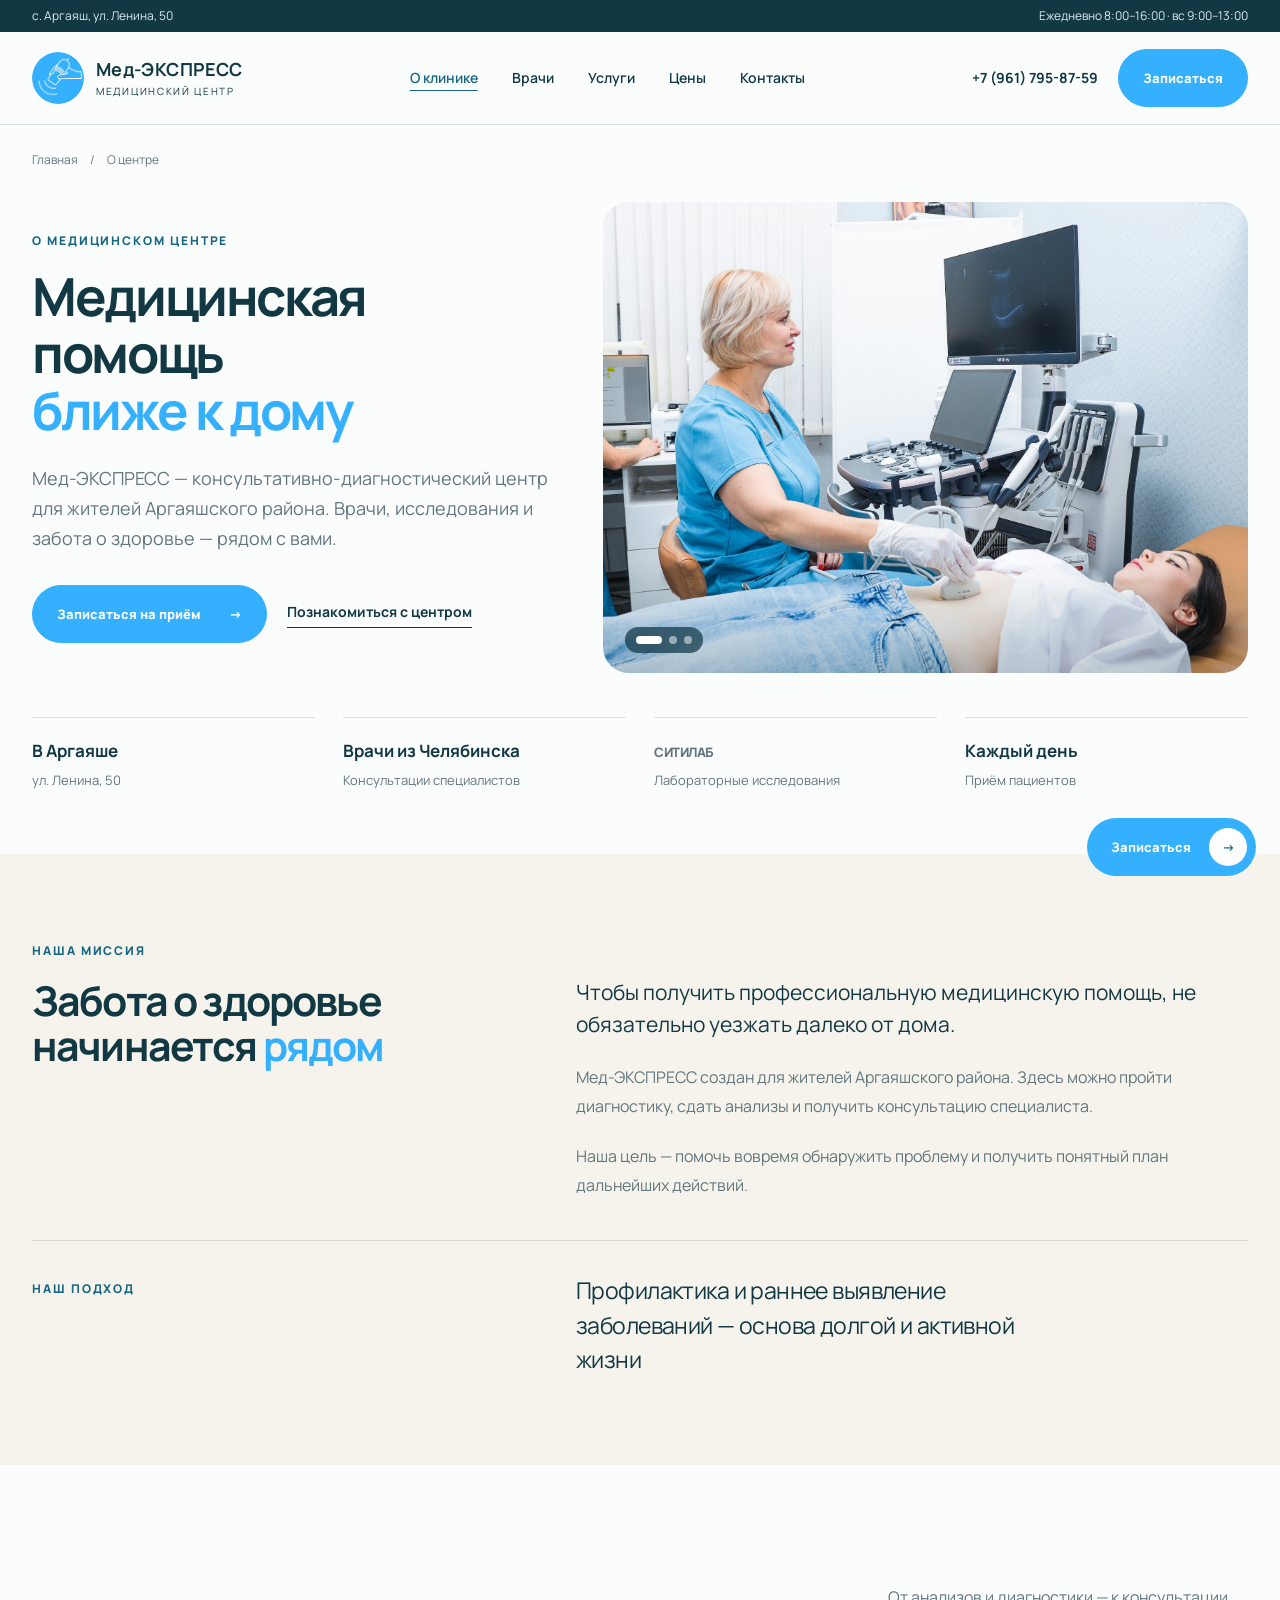
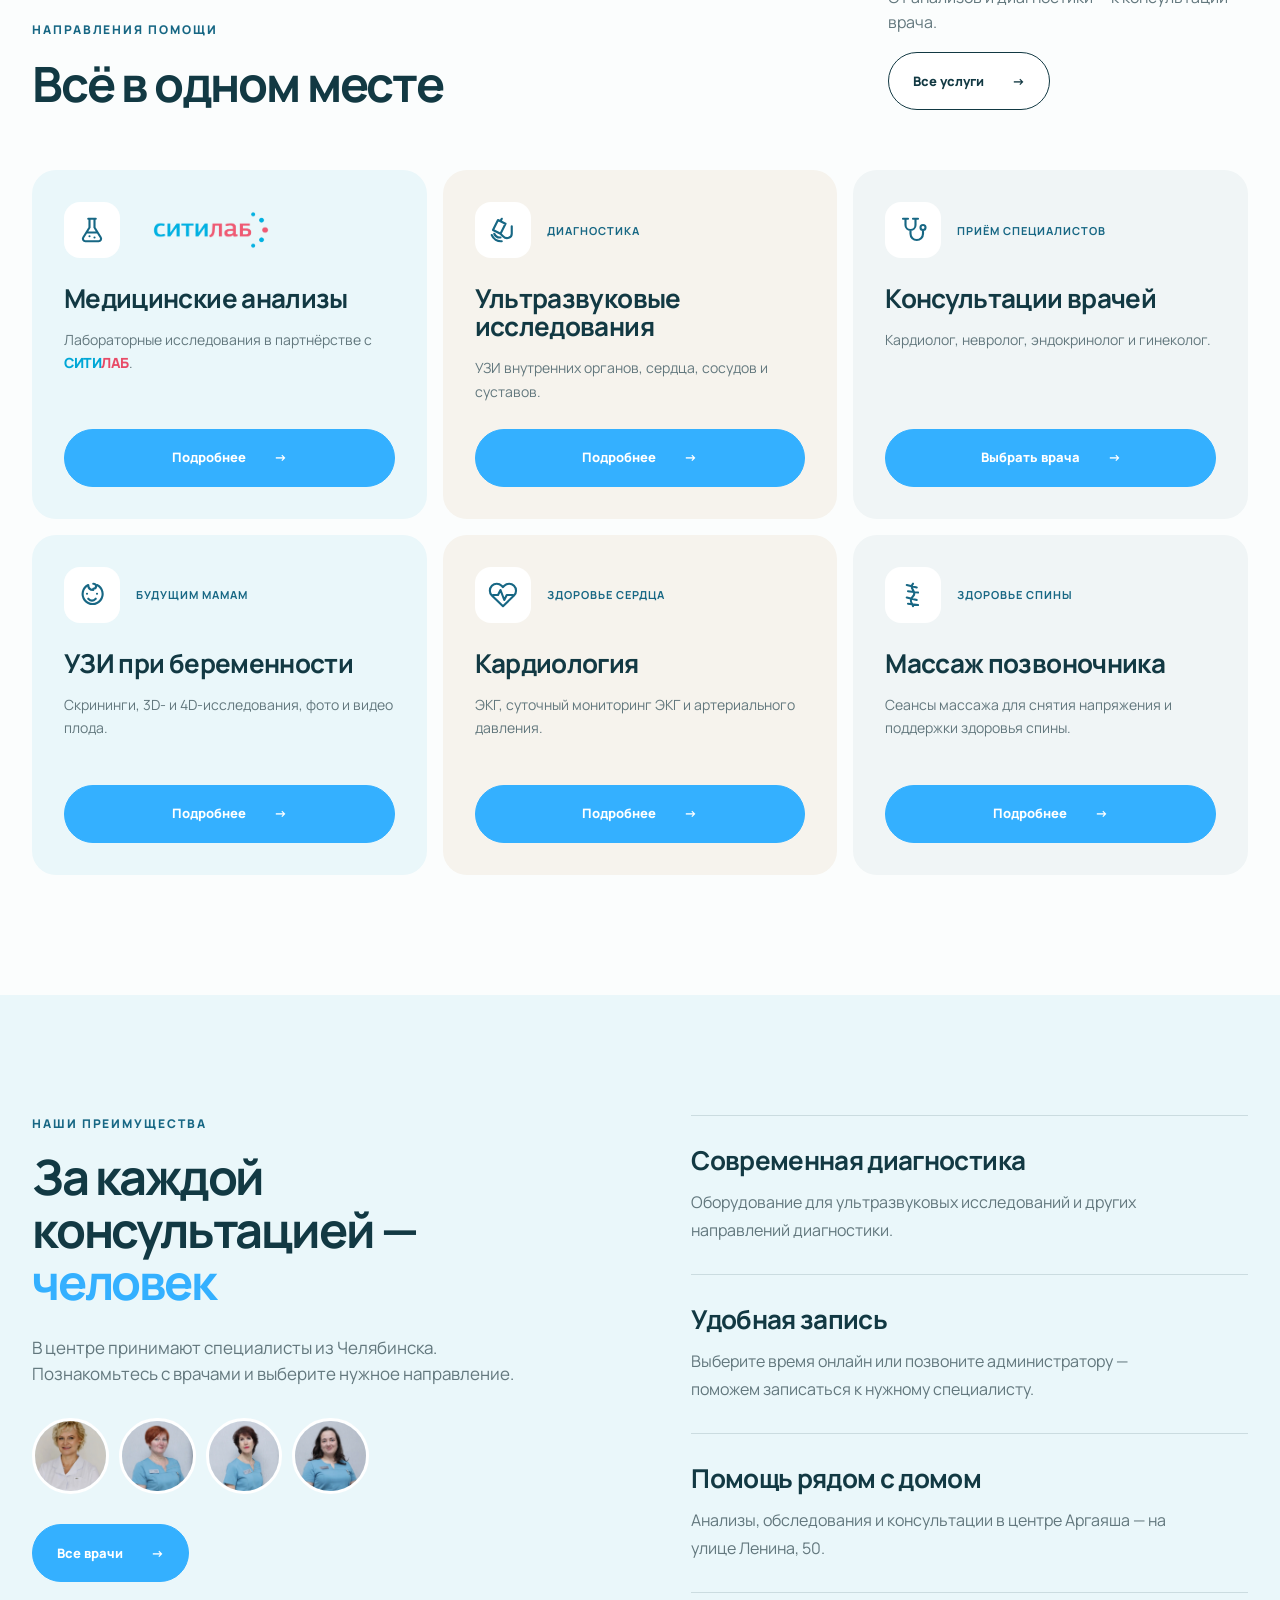
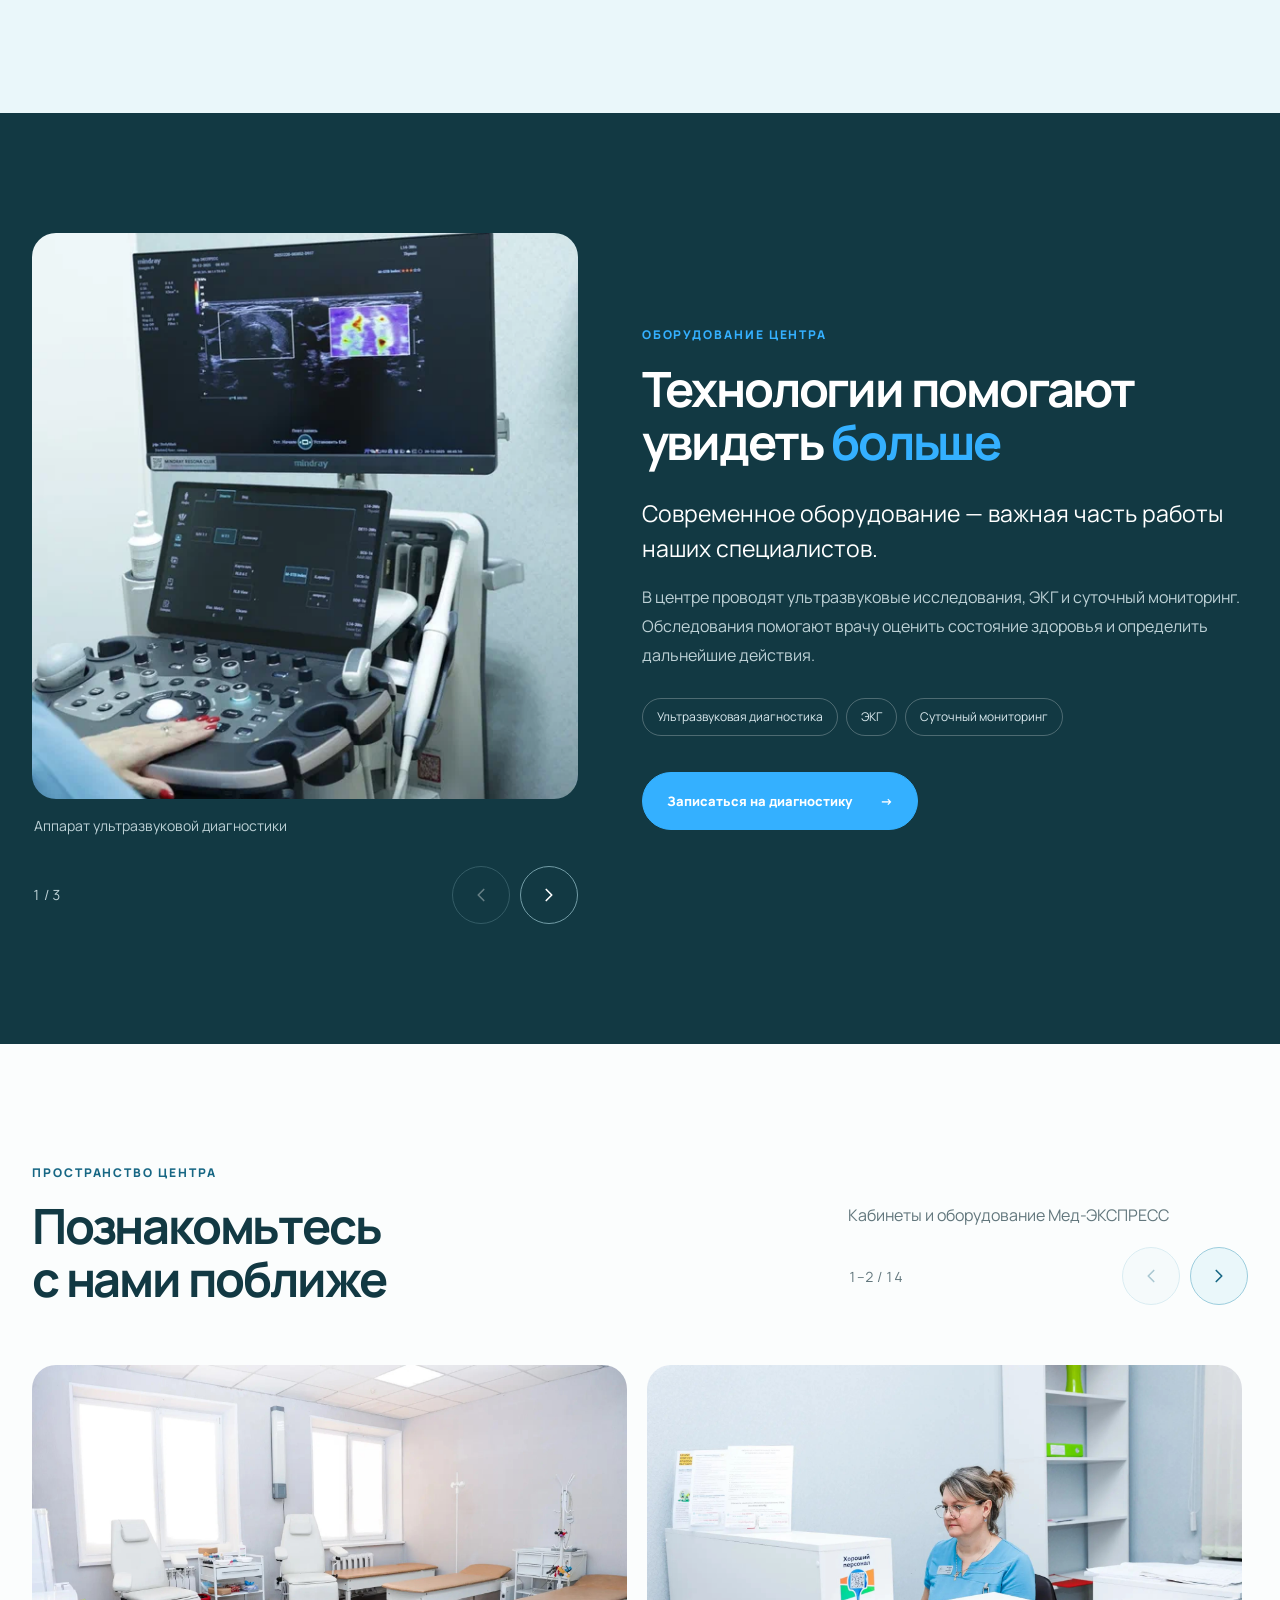
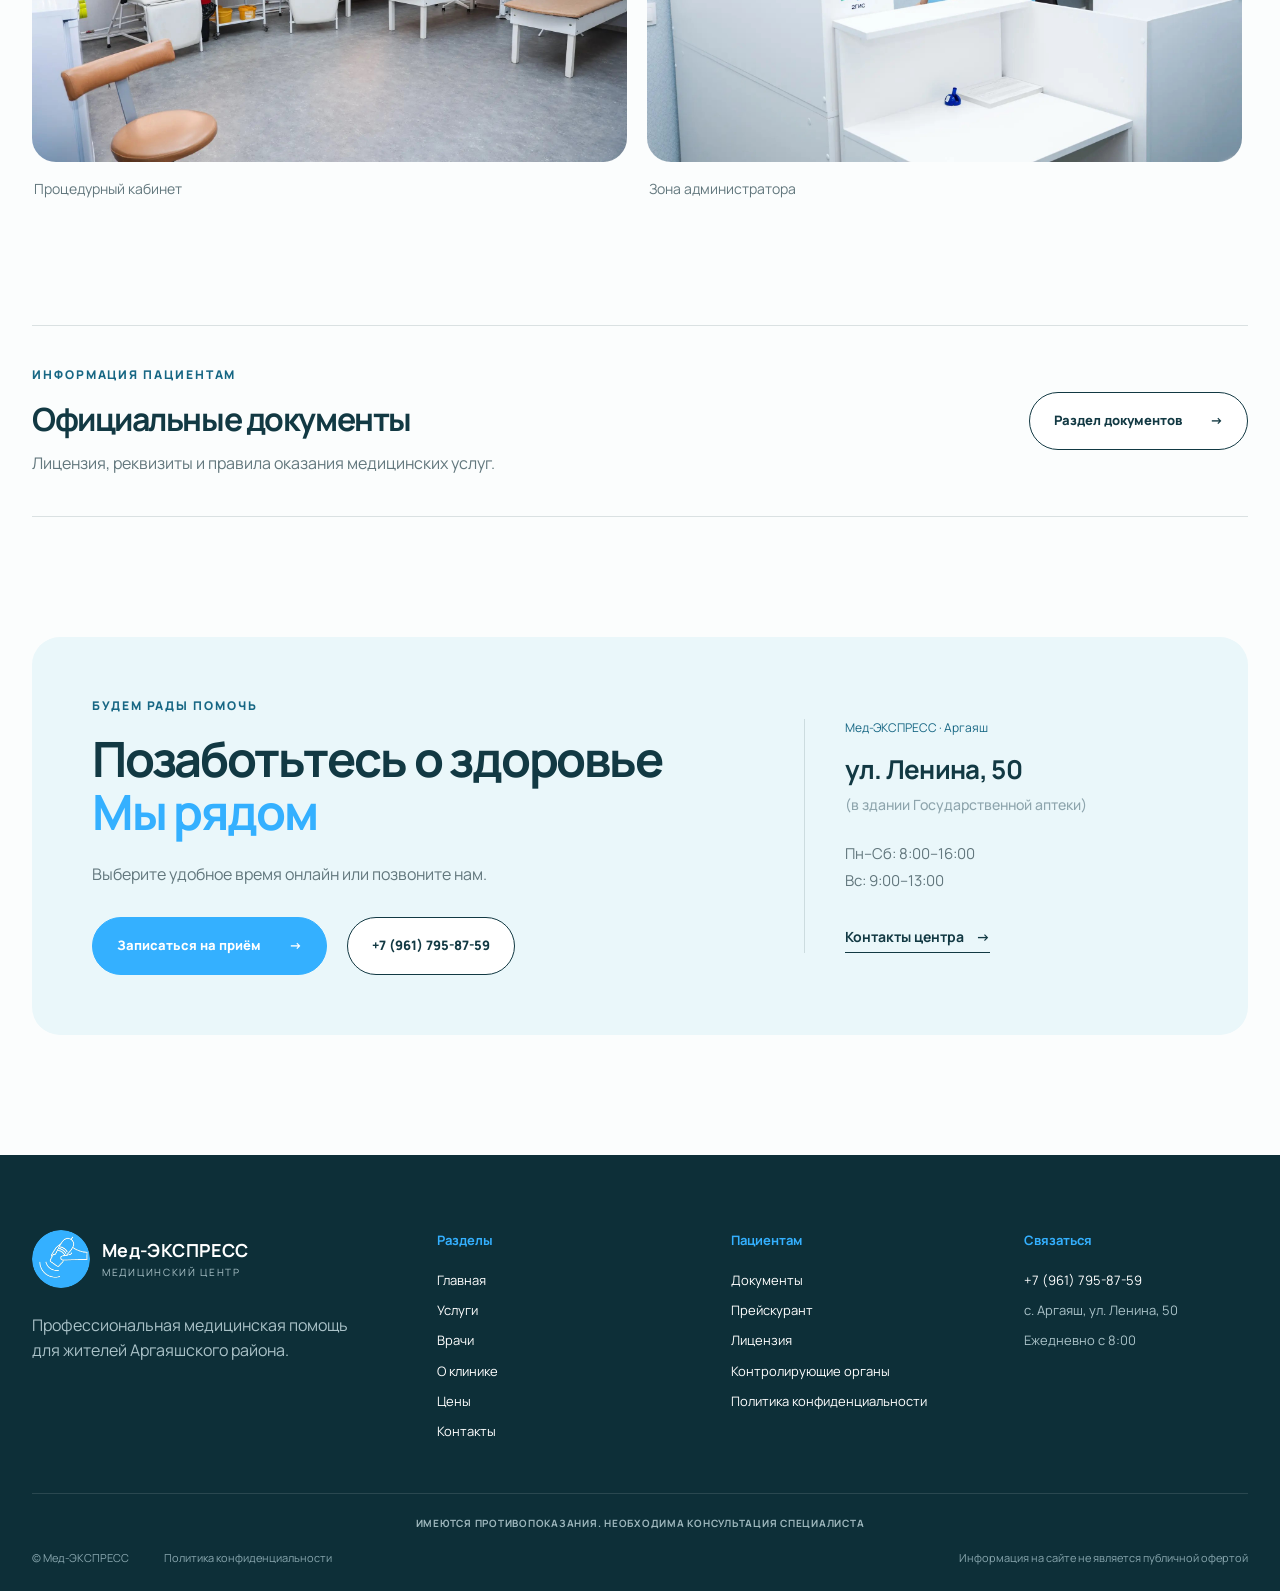
==== about.html @ a69f2f28 "Keep CITILAB wordmark uppercase" ====
<!doctype html>
<html lang="ru">
<head>
  <meta charset="utf-8">
  <meta name="viewport" content="width=device-width, initial-scale=1">
  <meta name="description" content="О медицинском центре Мед-ЭКСПРЕСС в Аргаяше: наша команда, направления помощи, оборудование и кабинеты.">
  <title>О центре — Мед-ЭКСПРЕСС</title>
  <link rel="preconnect" href="https://fonts.googleapis.com">
  <link rel="preconnect" href="https://fonts.gstatic.com" crossorigin>
  <link href="https://fonts.googleapis.com/css2?family=Manrope:wght@400;500;600;700;800&display=swap" rel="stylesheet">
  <link rel="stylesheet" href="home-design.css?v=20260911-footer-navigation">
  <link rel="stylesheet" href="about-design.css?v=20260911-natural-gallery-ratios">
</head>
<body class="about-page">
  <header class="site-header" id="top">
    <div class="header-note"><div class="shell"><span>с. Аргаяш, ул. Ленина, 50</span><span>Ежедневно 8:00–16:00 · вс 9:00–13:00</span></div></div>
    <div class="shell header-main">
      <a class="brand" href="index.html" aria-label="Мед-ЭКСПРЕСС, главная"><img src="assets/medexpress-mark-blue.png" alt=""><span><strong>Мед-ЭКСПРЕСС</strong><small>медицинский центр</small></span></a>
      <button class="menu-button" type="button" aria-expanded="false">Меню</button>
      <nav class="navigation" aria-label="Основная навигация"><a href="about.html" aria-current="page">О клинике</a><a href="doctors.html">Врачи</a><a href="services.html">Услуги</a><a href="prices.html">Цены</a><a href="contacts.html">Контакты</a></nav>
      <div class="header-actions"><a class="phone" href="tel:+79617958759">+7 (961) 795-87-59</a><a class="btn btn--small" href="https://m.vk.ru/app53642491_-203789798?ref=group_menu" target="_blank" rel="noopener">Записаться</a></div>
    </div>
  </header>
  <main id="main">
    <section class="clinic-intro shell">
      <nav class="clinic-breadcrumbs" aria-label="Хлебные крошки"><a href="index.html">Главная</a><span aria-hidden="true">/</span><span aria-current="page">О центре</span></nav>
      <div class="clinic-intro__grid">
        <div class="clinic-intro__copy">
          <span class="eyebrow">О медицинском центре</span>
          <h1>Медицинская помощь <em>ближе к дому</em></h1>
          <p>Мед-ЭКСПРЕСС — консультативно-диагностический центр для жителей Аргаяшского района. Врачи, исследования и забота о здоровье — рядом с вами.</p>
          <div class="clinic-actions"><a class="btn" href="https://m.vk.ru/app53642491_-203789798?ref=group_menu" target="_blank" rel="noopener">Записаться на приём <span aria-hidden="true">→</span></a><a class="text-link" href="#mission">Познакомиться с центром</a></div>
        </div>
        <figure class="clinic-intro__photo" data-intro-gallery aria-label="Медицинский центр Мед-ЭКСПРЕСС">
          <div class="clinic-intro__slides">
            <img class="is-active" data-intro-slide src="assets/about-intro-1.jpg" alt="Врач Мед-ЭКСПРЕСС проводит ультразвуковое исследование" width="1869" height="1312" fetchpriority="high">
            <img data-intro-slide src="assets/about-intro-2.jpg" alt="Команда медицинского центра Мед-ЭКСПРЕСС" width="1916" height="1312" loading="lazy">
            <img data-intro-slide src="assets/about-intro-3.jpg" alt="Специалисты медицинского центра Мед-ЭКСПРЕСС" width="1920" height="1280" loading="lazy">
          </div>
          <div class="clinic-intro__dots" data-intro-dots aria-label="Выбрать фотографию"><button class="is-active" type="button" aria-label="Фотография 1" aria-current="true"></button><button type="button" aria-label="Фотография 2" aria-current="false"></button><button type="button" aria-label="Фотография 3" aria-current="false"></button></div>
        </figure>
      </div>
      <div class="clinic-facts">
        <div><strong>В Аргаяше</strong><span>ул. Ленина, 50</span></div>
        <div><strong>Врачи из Челябинска</strong><span>Консультации специалистов</span></div>
        <div><strong>СИТИЛАБ</strong><span>Лабораторные исследования</span></div>
        <div><strong>Каждый день</strong><span>Приём пациентов</span></div>
      </div>
    </section>

    <section class="section clinic-mission" id="mission">
      <div class="shell">
        <div class="clinic-split">
          <div><span class="eyebrow">Наша миссия</span><h2>Забота о здоровье начинается <em>рядом</em></h2></div>
          <div class="clinic-copy"><p class="clinic-lead">Чтобы получить профессиональную медицинскую помощь, не обязательно уезжать далеко от дома.</p><p>Мед-ЭКСПРЕСС создан для жителей Аргаяшского района. Здесь можно пройти диагностику, сдать анализы и получить консультацию специалиста.</p><p>Наша цель — помочь вовремя обнаружить проблему и получить понятный план дальнейших действий.</p></div>
        </div>
        <div class="clinic-principle"><span class="eyebrow">Наш подход</span><p>Профилактика и раннее выявление заболеваний — основа долгой и активной жизни</p></div>
      </div>
    </section>

    <section class="section shell">
      <div class="section-title"><div><span class="eyebrow">Направления помощи</span><h2>Всё в одном месте</h2></div><div><p>От анализов и диагностики — к консультации врача.</p><a class="btn btn--outline" href="services.html">Все услуги <span aria-hidden="true">→</span></a></div></div>
      <div class="clinic-directions">
        <article class="clinic-direction clinic-direction--lab"><div class="clinic-direction__top"><span class="clinic-direction__icon" aria-hidden="true"><svg viewBox="0 0 24 24" fill="none" stroke="currentColor" stroke-width="1.7" stroke-linecap="round" stroke-linejoin="round"><path d="M9 3h6M10 3v7l-5 8a2 2 0 0 0 1.7 3h10.6a2 2 0 0 0 1.7-3l-5-8V3M8 14h8"/><path d="M10 17h.01M14 18h.01"/></svg></span><div class="clinic-lab-mark"><img src="assets/citilab-transparent.png" alt="СИТИЛАБ" loading="lazy"></div></div><h3>Медицинские анализы</h3><p>Лабораторные исследования в партнёрстве с СИТИЛАБ.</p><a class="btn" href="services/service.html?name=Медицинские%20анализы">Подробнее <span aria-hidden="true">→</span></a></article>
        <article class="clinic-direction"><div class="clinic-direction__top"><span class="clinic-direction__icon" aria-hidden="true"><svg viewBox="0 0 24 24" fill="none" stroke="currentColor" stroke-width="1.7" stroke-linecap="round" stroke-linejoin="round"><path d="m8 4 6 3-4 8-6-3zM10 5l1-2M10 15l2 2c3 3 7 1 7-2V9"/><path d="M3 16a8 8 0 0 0 8 5M5 15a5 5 0 0 0 5 3"/></svg></span><span class="clinic-direction__category">Диагностика</span></div><h3>Ультразвуковые исследования</h3><p>УЗИ внутренних органов, сердца, сосудов и суставов.</p><a class="btn" href="services/general-ultrasound.html">Подробнее <span aria-hidden="true">→</span></a></article>
        <article class="clinic-direction"><div class="clinic-direction__top"><span class="clinic-direction__icon" aria-hidden="true"><svg viewBox="0 0 24 24" fill="none" stroke="currentColor" stroke-width="1.7" stroke-linecap="round" stroke-linejoin="round"><path d="M6 3v5a4 4 0 0 0 8 0V3M4 3h4M12 3h4M10 12v3a5 5 0 0 0 10 0v-2"/><circle cx="20" cy="10" r="2"/></svg></span><span class="clinic-direction__category">Приём специалистов</span></div><h3>Консультации врачей</h3><p>Кардиолог, невролог, эндокринолог и гинеколог.</p><a class="btn" href="doctors.html">Выбрать врача <span aria-hidden="true">→</span></a></article>
        <article class="clinic-direction"><div class="clinic-direction__top"><span class="clinic-direction__icon" aria-hidden="true"><svg viewBox="0 0 24 24" fill="none" stroke="currentColor" stroke-width="1.7" stroke-linecap="round" stroke-linejoin="round"><path d="M9 4a8 8 0 1 0 7 0M9 4c0 3 2 4 4 4"/><path d="M9 15c2 2 4 2 6 0M8 11h.01M16 11h.01"/><path d="M13 3c3 0 3 4 0 4"/></svg></span><span class="clinic-direction__category">Будущим мамам</span></div><h3>УЗИ при беременности</h3><p>Скрининги, 3D- и 4D-исследования, фото и видео плода.</p><a class="btn" href="services/service.html?name=УЗИ%20при%20беременности">Подробнее <span aria-hidden="true">→</span></a></article>
        <article class="clinic-direction"><div class="clinic-direction__top"><span class="clinic-direction__icon" aria-hidden="true"><svg viewBox="0 0 24 24" fill="none" stroke="currentColor" stroke-width="1.7" stroke-linecap="round" stroke-linejoin="round"><path d="M20.8 4.6a5.5 5.5 0 0 0-7.8 0L12 5.7l-1.1-1.1a5.5 5.5 0 0 0-7.8 7.8L12 21l8.8-8.6a5.5 5.5 0 0 0 0-7.8Z"/><path d="M4 12h4l2-4 3 8 2-4h5"/></svg></span><span class="clinic-direction__category">Здоровье сердца</span></div><h3>Кардиология</h3><p>ЭКГ, суточный мониторинг ЭКГ и артериального давления.</p><a class="btn" href="services/cardiology.html">Подробнее <span aria-hidden="true">→</span></a></article>
        <article class="clinic-direction"><div class="clinic-direction__top"><span class="clinic-direction__icon" aria-hidden="true"><svg viewBox="0 0 24 24" fill="none" stroke="currentColor" stroke-width="1.7" stroke-linecap="round" stroke-linejoin="round"><path d="M12 3c-4 4 4 6 0 10s0 6 0 8M7 4l8 2M8 9l8 1M7 14l8 2M8 19l8 1"/></svg></span><span class="clinic-direction__category">Здоровье спины</span></div><h3>Массаж позвоночника</h3><p>Сеансы массажа для снятия напряжения и поддержки здоровья спины.</p><a class="btn" href="services/spine-massage.html">Подробнее <span aria-hidden="true">→</span></a></article>
      </div>
    </section>

    <section class="section clinic-care">
      <div class="shell clinic-split">
        <div class="clinic-care__team"><span class="eyebrow">Наши преимущества</span><h2>За каждой консультацией — <em>человек</em></h2><p>В центре принимают специалисты из Челябинска. Познакомьтесь с врачами и выберите нужное направление.</p><div class="clinic-portraits"><img src="assets/doctor-orekhova.jpg" alt="Екатерина Орехова" loading="lazy"><img src="assets/doctor-myzhevskikh.png" alt="Екатерина Мыжевских" loading="lazy"><img src="assets/doctor-denisova.png" alt="Елена Денисова" loading="lazy"><img src="assets/doctor-nazmutdinova.png" alt="Лилия Назмутдинова" loading="lazy"></div><a class="btn" href="doctors.html">Все врачи <span aria-hidden="true">→</span></a></div>
        <div class="clinic-values">
          <article><h3>Современная диагностика</h3><p>Оборудование для ультразвуковых исследований и других направлений диагностики.</p></article>
          <article><h3>Удобная запись</h3><p>Выберите время онлайн или позвоните администратору — поможем записаться к нужному специалисту.</p></article>
          <article><h3>Помощь рядом с домом</h3><p>Анализы, обследования и консультации в центре Аргаяша — на улице Ленина, 50.</p></article>
        </div>
      </div>
    </section>

    <section class="section clinic-equipment" id="equipment">
      <div class="shell clinic-equipment__grid">
        <div class="clinic-media-slider clinic-media-slider--equipment" data-clinic-gallery role="region" aria-roledescription="карусель" aria-label="Оборудование центра">
          <div class="clinic-gallery-track" id="equipment-track" data-gallery-track tabindex="0" aria-label="Фотографии оборудования">
            <figure data-gallery-slide role="group" aria-roledescription="слайд" aria-label="1 из 3"><img src="assets/equipment-gallery-2.png" alt="Аппарат ультразвуковой диагностики" width="578" height="732" loading="lazy"><figcaption>Аппарат ультразвуковой диагностики</figcaption></figure>
            <figure data-gallery-slide role="group" aria-roledescription="слайд" aria-label="2 из 3"><img src="assets/equipment-gallery-3.png" alt="Кольпоскоп" width="578" height="732" loading="lazy"><figcaption>Кольпоскоп</figcaption></figure>
            <figure data-gallery-slide role="group" aria-roledescription="слайд" aria-label="3 из 3"><img src="assets/equipment-gallery-1.png" alt="Оборудование гинекологического кабинета" width="578" height="732" loading="lazy"><figcaption>Оборудование гинекологического кабинета</figcaption></figure>
          </div>
          <div class="clinic-gallery-nav" data-gallery-controls hidden><span class="clinic-gallery-count" data-gallery-count aria-live="polite" aria-atomic="true">1 / 3</span><div class="clinic-gallery-arrows"><button type="button" data-gallery-prev aria-label="Предыдущее фото" aria-controls="equipment-track" disabled><svg viewBox="0 0 24 24" aria-hidden="true"><path d="M15 18l-6-6 6-6"/></svg></button><button type="button" data-gallery-next aria-label="Следующее фото" aria-controls="equipment-track"><svg viewBox="0 0 24 24" aria-hidden="true"><path d="M9 6l6 6-6 6"/></svg></button></div></div>
        </div>
        <div><span class="eyebrow">Оборудование центра</span><h2>Технологии помогают<br>увидеть <em>больше</em></h2><p class="clinic-lead">Современное оборудование — важная часть работы наших специалистов.</p><p>В центре проводят ультразвуковые исследования, ЭКГ и суточный мониторинг. Обследования помогают врачу оценить состояние здоровья и определить дальнейшие действия.</p><div class="clinic-equipment__tags"><span>Ультразвуковая диагностика</span><span>ЭКГ</span><span>Суточный мониторинг</span></div><a class="btn" href="https://m.vk.ru/app53642491_-203789798?ref=group_menu" target="_blank" rel="noopener">Записаться на диагностику <span aria-hidden="true">→</span></a></div>
      </div>
    </section>

    <section class="section shell" id="gallery" data-clinic-gallery aria-label="Пространство центра">
      <div class="section-title clinic-gallery-heading"><div><span class="eyebrow">Пространство центра</span><h2>Познакомьтесь<br>с нами поближе</h2></div><div class="clinic-gallery-heading-actions"><p>Кабинеты и оборудование Мед-ЭКСПРЕСС</p><div class="clinic-gallery-nav" data-gallery-controls hidden><span class="clinic-gallery-count" data-gallery-count aria-live="polite" aria-atomic="true">1 / 14</span><div class="clinic-gallery-arrows"><button type="button" data-gallery-prev aria-label="Предыдущее фото" aria-controls="rooms-track" disabled><svg viewBox="0 0 24 24" aria-hidden="true"><path d="M15 18l-6-6 6-6"/></svg></button><button type="button" data-gallery-next aria-label="Следующее фото" aria-controls="rooms-track"><svg viewBox="0 0 24 24" aria-hidden="true"><path d="M9 6l6 6-6 6"/></svg></button></div></div></div></div>
      <div class="clinic-media-slider clinic-media-slider--rooms">
        <div class="clinic-gallery-track" id="rooms-track" data-gallery-track tabindex="0" aria-label="Фотографии кабинетов">
          <figure class="clinic-gallery-slide--landscape" data-gallery-slide role="group" aria-roledescription="слайд" aria-label="1 из 14"><img src="assets/center-procedure-room-wide.jpg" alt="Просторный процедурный кабинет Мед-ЭКСПРЕСС" width="1920" height="1280" loading="lazy" decoding="async"><figcaption>Процедурный кабинет</figcaption></figure>
          <figure class="clinic-gallery-slide--landscape" data-gallery-slide role="group" aria-roledescription="слайд" aria-label="2 из 14"><img src="assets/center-reception-wide.jpg" alt="Стойка администратора Мед-ЭКСПРЕСС" width="1920" height="1280" loading="lazy" decoding="async"><figcaption>Зона администратора</figcaption></figure>
          <figure class="clinic-gallery-slide--portrait" data-gallery-slide role="group" aria-roledescription="слайд" aria-label="3 из 14"><img src="assets/center-procedure-door-portrait.jpg" alt="Вход в процедурный кабинет Мед-ЭКСПРЕСС" width="1440" height="1920" loading="lazy" decoding="async"><figcaption>Вход в процедурный кабинет</figcaption></figure>
          <figure class="clinic-gallery-slide--landscape clinic-gallery-slide--landscape-narrow" data-gallery-slide role="group" aria-roledescription="слайд" aria-label="4 из 14"><img src="assets/center-child-area-wide.jpg" alt="Детский уголок в Мед-ЭКСПРЕСС" width="1920" height="1344" loading="lazy" decoding="async"><figcaption>Детский уголок</figcaption></figure>
          <figure class="clinic-gallery-slide--portrait clinic-gallery-slide--portrait-narrow" data-gallery-slide role="group" aria-roledescription="слайд" aria-label="5 из 14"><img src="assets/center-changing-area-portrait.jpg" alt="Детский уголок в Мед-ЭКСПРЕСС" width="1280" height="1920" loading="lazy" decoding="async"><figcaption>Детский уголок</figcaption></figure>
          <figure class="clinic-gallery-slide--landscape" data-gallery-slide role="group" aria-roledescription="слайд" aria-label="6 из 14"><img src="assets/center-gynecology-room-wide.jpg" alt="Гинекологический кабинет Мед-ЭКСПРЕСС" width="1920" height="1280" loading="lazy" decoding="async"><figcaption>Гинекологический кабинет</figcaption></figure>
          <figure class="clinic-gallery-slide--landscape" data-gallery-slide role="group" aria-roledescription="слайд" aria-label="7 из 14"><img src="assets/center-treatment-room-wide.jpg" alt="Оснащение процедурного кабинета Мед-ЭКСПРЕСС" width="1920" height="1280" loading="lazy" decoding="async"><figcaption>Оснащение процедурного кабинета</figcaption></figure>
          <figure class="clinic-gallery-slide--portrait" data-gallery-slide role="group" aria-roledescription="слайд" aria-label="8 из 14"><img src="assets/center-massage-room-portrait.jpg" alt="Массажная кушетка в Мед-ЭКСПРЕСС" width="1440" height="1920" loading="lazy" decoding="async"><figcaption>Массажная кушетка</figcaption></figure>
          <figure class="clinic-gallery-slide--portrait" data-gallery-slide role="group" aria-roledescription="слайд" aria-label="9 из 14"><img src="assets/center-massage-bed-portrait.jpg" alt="Массажная кушетка в Мед-ЭКСПРЕСС" width="1440" height="1920" loading="lazy" decoding="async"><figcaption>Массажная кушетка</figcaption></figure>
          <figure class="clinic-gallery-slide--portrait" data-gallery-slide role="group" aria-roledescription="слайд" aria-label="10 из 14"><img src="assets/center-massage-detail-portrait.jpg" alt="Массажная кушетка в Мед-ЭКСПРЕСС" width="1440" height="1920" loading="lazy" decoding="async"><figcaption>Массажная кушетка</figcaption></figure>
          <figure class="clinic-gallery-slide--landscape" data-gallery-slide role="group" aria-roledescription="слайд" aria-label="11 из 14"><img src="assets/3L2A6094.JPG" alt="Процедурный кабинет медицинского центра Мед-ЭКСПРЕСС" width="5472" height="3648" loading="lazy" decoding="async"><figcaption>Процедурный кабинет</figcaption></figure>
          <figure class="clinic-gallery-slide--landscape" data-gallery-slide role="group" aria-roledescription="слайд" aria-label="12 из 14"><img src="assets/3L2A6079.JPG" alt="Кабинет приёма медицинского центра Мед-ЭКСПРЕСС" width="5472" height="3648" loading="lazy" decoding="async"><figcaption>Кабинет приёма</figcaption></figure>
          <figure class="clinic-gallery-slide--landscape" data-gallery-slide role="group" aria-roledescription="слайд" aria-label="13 из 14"><img src="assets/3L2A6121.JPG" alt="Кабинет ЭКГ медицинского центра Мед-ЭКСПРЕСС" width="5472" height="3648" loading="lazy" decoding="async"><figcaption>Кабинет ЭКГ</figcaption></figure>
          <figure class="clinic-gallery-slide--landscape" data-gallery-slide role="group" aria-roledescription="слайд" aria-label="14 из 14"><img src="assets/3L2A6087.JPG" alt="Детали пространства медицинского центра Мед-ЭКСПРЕСС" width="5472" height="3648" loading="lazy" decoding="async"><figcaption>Детали пространства</figcaption></figure>
        </div>
      </div>
    </section>

    <section class="clinic-documents shell">
      <div><span class="eyebrow">Информация пациентам</span><h2>Официальные документы</h2><p>Лицензия, реквизиты и правила оказания медицинских услуг.</p></div><a class="btn btn--outline" href="documents.html">Раздел документов <span aria-hidden="true">→</span></a>
    </section>

    <section class="section shell">
      <div class="clinic-record">
        <div><span class="eyebrow">Будем рады помочь</span><h2>Позаботьтесь о здоровье<br><em>Мы рядом</em></h2><p>Выберите удобное время онлайн или позвоните нам.</p><div class="clinic-actions"><a class="btn" href="https://m.vk.ru/app53642491_-203789798?ref=group_menu" target="_blank" rel="noopener">Записаться на приём <span aria-hidden="true">→</span></a><a class="btn btn--outline" href="tel:+79617958759">+7 (961) 795-87-59</a></div></div>
        <div class="clinic-record__details"><span>Мед-ЭКСПРЕСС · Аргаяш</span><strong>ул. Ленина, 50</strong><small class="location-note">(в здании Государственной аптеки)</small><p>Пн–Сб: 8:00–16:00<br>Вс: 9:00–13:00</p><a class="text-link" href="contacts.html">Контакты центра <span aria-hidden="true"> →</span></a></div>
      </div>
    </section>
  </main>
  <footer class="site-footer"><div class="shell footer-grid"><div><a class="brand brand--footer" href="index.html"><img src="assets/medexpress-mark-blue.png" alt=""><span><strong>Мед-ЭКСПРЕСС</strong><small>медицинский центр</small></span></a><p>Профессиональная медицинская помощь для жителей Аргаяшского района.</p></div><nav><strong>Разделы</strong><a href="services.html">Услуги</a><a href="doctors.html">Врачи</a><a href="about.html">О клинике</a><a href="prices.html">Цены</a><a href="contacts.html">Контакты</a></nav><nav><strong>Пациентам</strong><a href="documents.html">Документы</a><a href="prices.html">Прейскурант</a><a href="documents/document.html?name=Лицензия">Лицензия</a></nav><div><strong>Связаться</strong><a href="tel:+79617958759">+7 (961) 795-87-59</a><span>с. Аргаяш, ул. Ленина, 50</span><span>Ежедневно с 8:00</span></div></div><div class="shell footer-bottom"><span>© Мед-ЭКСПРЕСС</span><a href="documents/document.html?name=Политика%20конфиденциальности">Политика конфиденциальности</a><span>Информация на сайте не является публичной офертой</span></div></footer>
  <a class="floating-record" href="https://m.vk.ru/app53642491_-203789798?ref=group_menu" target="_blank" rel="noopener"><span>Записаться</span><b aria-hidden="true">→</b></a>
  <script src="about.js?v=20260911-variable-gallery-widths" defer></script>
  <script src="script.js?v=20260911-citilab-uppercase"></script>
</body>
</html>
---- home-design.css ----
:root{--blue:#34B0FF;--blue-dark:#176784;--ink:#123943;--muted:#62777d;--pale:#eaf7fa;--sky:#d9f0f6;--cream:#f6f3ed;--white:#fff;--line:rgba(18,57,67,.14);--radius:26px;--shadow:0 22px 60px rgba(28,91,110,.13)}
*{box-sizing:border-box}html{scroll-behavior:smooth}body{margin:0;color:var(--ink);background:#fbfdfd;font-family:Manrope,sans-serif;font-size:16px;line-height:1.55}a{color:inherit;text-decoration:none}img{display:block;max-width:100%}.shell{width:min(1420px,calc(100% - 64px));margin:0 auto}.site-header{position:relative;z-index:20;background:rgba(251,253,253,.94);border-bottom:1px solid var(--line)}.header-note{background:var(--ink);color:#d9edf2;font-size:12px}.header-note .shell{height:32px;display:flex;justify-content:space-between;align-items:center}.header-main{height:92px;display:grid;grid-template-columns:auto 1fr auto;align-items:center;gap:40px}.brand{display:flex;align-items:center;gap:12px}.brand img{width:52px;height:52px;border-radius:50%}.brand span{display:flex;flex-direction:column}.brand strong{font-size:18px;letter-spacing:.02em}.brand small{font-size:10px;text-transform:uppercase;letter-spacing:.17em}.navigation{display:flex;justify-content:center;gap:34px;font-size:14px;font-weight:600}.navigation a,.phone{transition:.2s}.navigation a:hover,.phone:hover{color:var(--blue-dark)}.header-actions{display:flex;align-items:center;gap:20px}.phone{font-weight:700;font-size:14px}.menu-button{display:none}.btn,.mini-btn{display:inline-flex;align-items:center;justify-content:center;gap:28px;border:0;border-radius:999px;background:var(--ink);color:#fff;font-weight:700;min-height:56px;padding:0 26px;transition:.25s;box-shadow:0 10px 24px rgba(18,57,67,.14)}.btn:hover,.mini-btn:hover{background:var(--blue-dark);transform:translateY(-2px)}.btn--small{min-height:44px;padding:0 20px;font-size:13px}.btn--outline{background:transparent;border:1px solid var(--ink);color:var(--ink);box-shadow:none}.btn--outline:hover{color:#fff}.eyebrow{display:block;color:var(--blue-dark);font-size:12px;font-weight:800;letter-spacing:.16em;text-transform:uppercase;margin-bottom:18px}.text-link{display:inline-flex;align-items:center;border-bottom:1px solid currentColor;padding-bottom:4px;font-weight:700;font-size:14px}
.hero{display:grid;grid-template-columns:.84fr 1.16fr;gap:28px;padding-top:28px;padding-bottom:72px;min-height:740px}.hero-copy{display:flex;flex-direction:column;justify-content:center;padding:52px 6vw 28px 24px}.hero h1{font-size:clamp(50px,5.3vw,82px);line-height:.97;letter-spacing:-.055em;margin:0 0 32px;max-width:760px}.hero h1 em,.about-copy h2 em{font-style:normal;color:var(--blue)}.hero-copy>p{font-size:20px;color:var(--muted);max-width:620px;margin:0 0 34px}.hero-actions{display:flex;align-items:center;gap:28px}.hero-facts{margin-top:62px;display:grid;grid-template-columns:repeat(3,1fr);gap:12px}.hero-facts div{border-top:1px solid var(--line);padding-top:15px;display:flex;flex-direction:column}.hero-facts strong{font-size:14px}.hero-facts span{font-size:11px;color:var(--muted)}.hero-visual{position:relative;min-height:630px;border-radius:0 0 0 72px;overflow:hidden;background:var(--sky)}.hero-slides{position:absolute;inset:0}.hero-slides img{position:absolute;inset:0;width:100%;height:100%;object-fit:cover;object-position:center;opacity:0;transform:scale(1.025);transition:opacity .75s ease,transform 1.4s ease}.hero-slides img.is-active{opacity:1;transform:scale(1)}.hero-slides .hero-slide--team{object-position:center 42%}.hero-visual:after{content:"";position:absolute;z-index:1;inset:0;background:linear-gradient(180deg,transparent 55%,rgba(11,45,56,.25));pointer-events:none}.hero-card{position:absolute;z-index:2;right:24px;bottom:24px;width:285px;background:rgba(255,255,255,.93);backdrop-filter:blur(12px);border-radius:20px;padding:22px;display:flex;flex-direction:column}.hero-card span{font-size:11px;color:var(--muted);text-transform:uppercase;letter-spacing:.1em}.hero-card strong{font-size:17px;margin:3px 0 12px}.hero-card a{color:var(--blue-dark);font-weight:800}.hero-gallery-dots{position:absolute;z-index:3;top:24px;left:24px;display:flex;gap:7px;padding:9px 11px;border-radius:999px;background:rgba(4,42,52,.62);backdrop-filter:blur(8px)}.hero-gallery-dots button{width:9px;height:9px;padding:0;border:0;border-radius:99px;background:rgba(255,255,255,.5);cursor:pointer;transition:width .25s ease,background .25s ease}.hero-gallery-dots button.is-active{width:28px;background:white}.hero-gallery-dots button:focus-visible{outline:3px solid white;outline-offset:3px}.pulse-mark{position:absolute;z-index:2;left:24px;top:24px;width:50px;height:50px;border-radius:50%;display:grid;place-items:center;color:white;background:var(--blue);font-weight:800;border:1px solid rgba(255,255,255,.6)}.reveal{animation:rise .8s cubic-bezier(.2,.7,.2,1) both}.reveal--2{animation-delay:.12s}@keyframes rise{from{opacity:0;transform:translateY(18px)}to{opacity:1;transform:none}}
.partner-band{background:var(--pale);padding:56px 0}.partner-grid{display:grid;grid-template-columns:240px 1fr 1fr;gap:54px;align-items:center}.partner-logo{background:#fff;border-radius:20px;height:140px;display:grid;place-items:center;padding:28px}.partner-logo img{max-width:190px}.partner-copy h2,.section-title h2,.about-copy h2,.diagnostic-grid h2,.contact-copy h2,.reviews-grid h2{font-size:clamp(38px,4vw,64px);line-height:1.05;letter-spacing:-.045em;margin:0}.partner-action p{color:var(--muted);max-width:520px}.partner-action>div{display:flex;align-items:center;gap:22px;margin-top:24px}.partner-action .btn{min-height:48px}.section{padding:120px 0}.section-title{display:grid;grid-template-columns:1.2fr .55fr;gap:70px;align-items:end;margin-bottom:60px}.section-title>div:last-child p{color:var(--muted);margin:0 0 18px}
.services-grid{display:grid;grid-template-columns:1.1fr .9fr 1fr;grid-template-rows:390px 250px;gap:16px}.service{border-radius:var(--radius);padding:30px;background:var(--pale);display:flex;flex-direction:column;justify-content:space-between;overflow:hidden;position:relative}.service h3{font-size:30px;line-height:1.08;letter-spacing:-.035em;margin:7px 0 12px}.service p{font-size:14px;color:var(--muted);max-width:360px;margin:0}.service>div>span,.service-photo-copy>span{font-size:11px;color:var(--blue-dark);font-weight:700;text-transform:uppercase;letter-spacing:.08em}.service-num{font-size:13px;font-weight:700}.service-icon{align-self:flex-end;width:106px;height:106px;border-radius:50%;background:white;color:var(--blue-dark);display:grid;place-items:center;text-align:center;font-weight:800;line-height:1.05}.card-links{display:flex;align-items:center;gap:20px;font-size:13px;font-weight:700}.mini-btn{min-height:42px;padding:0 19px;font-size:12px}.service--photo{grid-row:span 2;padding:0;color:white}.service--photo>img{position:absolute;inset:0;width:100%;height:100%;object-fit:cover}.service--photo:after{content:"";position:absolute;inset:0;background:linear-gradient(180deg,transparent 28%,rgba(7,47,62,.9))}.service-photo-copy{position:absolute;z-index:2;left:30px;right:30px;bottom:30px}.service-photo-copy>span,.service-photo-copy p{color:#d8edf3}.service--consult{background:var(--cream)}.doctor-dots{display:flex}.doctor-dots i{width:46px;height:46px;border-radius:50%;background:var(--blue);border:3px solid var(--cream);margin-right:-9px}.doctor-dots i:nth-child(2){background:#b9dce7}.doctor-dots i:nth-child(3){background:#7cc1d8}.doctor-dots i:nth-child(4){background:white}.service--compact{grid-column:1 / span 2;flex-direction:row;align-items:end;background:var(--ink);color:white}.service--compact p{color:#bdd1d6}.service--compact .card-links{flex-direction:column;align-items:flex-start}.service--compact .mini-btn{background:var(--blue)}
.about-section{background:var(--cream)}.about-grid{display:grid;grid-template-columns:1.05fr .95fr;gap:8vw;align-items:center}.about-photo{position:relative}.about-photo img{width:100%;height:650px;object-fit:cover;border-radius:72px 24px 24px 24px}.about-photo>span{position:absolute;left:24px;bottom:24px;background:white;border-radius:999px;padding:12px 18px;font-size:12px;font-weight:700}.about-copy h2{margin-bottom:30px}.about-copy .lead{font-size:20px;line-height:1.55}.about-copy>p{color:var(--muted)}.about-values{margin:38px 0;display:grid}.about-values div{border-top:1px solid var(--line);padding:17px 0;display:grid;grid-template-columns:190px 1fr;gap:20px}.about-values strong{font-size:14px}.about-values span{font-size:13px;color:var(--muted)}.doctors-section{overflow:hidden}.doctor-row{display:grid;grid-template-columns:repeat(4,1fr);gap:14px}.doctor{border:1px solid var(--line);border-radius:22px;overflow:hidden;background:white}.doctor-photo{height:320px;position:relative;display:grid;place-items:center;background:linear-gradient(145deg,var(--pale),#d7edf3);color:var(--blue-dark);font-size:12px}.doctor-photo:before{content:"";width:120px;height:120px;border-radius:50%;background:rgba(255,255,255,.52);position:absolute}.doctor-photo span{z-index:1}.doctor-photo b{position:absolute;top:18px;right:18px;width:42px;height:42px;border-radius:50%;background:white;display:grid;place-items:center}.doctor>div:last-child{padding:22px}.doctor>div:last-child>span{font-size:11px;color:var(--blue-dark);text-transform:uppercase;letter-spacing:.08em}.doctor h3{font-size:21px;margin:6px 0 24px}.doctor>div:last-child>div{display:flex;justify-content:space-between;border-top:1px solid var(--line);padding-top:16px;font-size:12px;font-weight:700}.doctor>div:last-child>div a:first-child{color:var(--blue-dark)}
.diagnostic-section{background:var(--ink);color:white}.diagnostic-grid{display:grid;grid-template-columns:.75fr 1.1fr .75fr;gap:45px;align-items:center}.diagnostic-grid>div:first-child p{color:#bcd0d5;margin:25px 0}.diagnostic-grid .text-link{color:#fff}.diagnostic-photo{position:relative;height:610px;overflow:hidden;border-radius:180px 180px 24px 24px;background:#dce8eb}.diagnostic-slides{position:absolute;inset:0}.diagnostic-photo img{position:absolute;inset:0;width:100%;height:100%;object-fit:cover;object-position:center;opacity:0;transform:scale(1.025);transition:opacity .7s ease,transform 1.2s ease}.diagnostic-photo img.is-active{opacity:1;transform:scale(1)}.diagnostic-photo::after{content:"";position:absolute;inset:auto 0 0;height:32%;background:linear-gradient(transparent,rgba(4,42,52,.72));pointer-events:none}.diagnostic-caption{position:absolute;z-index:2;left:20px;right:20px;bottom:18px;display:flex;align-items:center;justify-content:space-between;gap:16px}.diagnostic-caption>span{background:white;color:var(--ink);border-radius:999px;padding:11px 16px;font-size:11px;white-space:nowrap}.diagnostic-dots{display:flex;gap:7px;padding:9px 11px;border-radius:999px;background:rgba(4,42,52,.64);backdrop-filter:blur(8px)}.diagnostic-dots button{width:8px;height:8px;padding:0;border:0;border-radius:50%;background:rgba(255,255,255,.48);cursor:pointer;transition:width .25s,background .25s}.diagnostic-dots button.is-active{width:24px;border-radius:99px;background:white}.diagnostic-list div{display:grid;grid-template-columns:35px 1fr;gap:15px;padding:22px 0;border-top:1px solid rgba(255,255,255,.18)}.diagnostic-list b{color:var(--blue)}.diagnostic-list span{font-size:13px;color:#bcd0d5}.diagnostic-list strong{display:block;color:white;font-size:16px;margin-bottom:4px}.prices-head{grid-template-columns:1fr auto}.price-grid{display:grid;grid-template-columns:1fr 1fr;border-top:1px solid var(--line);border-left:1px solid var(--line)}.price-grid a{min-height:135px;padding:28px;border-right:1px solid var(--line);border-bottom:1px solid var(--line);display:grid;grid-template-columns:1fr auto;align-items:center;position:relative;transition:.2s}.price-grid a:hover{background:var(--pale)}.price-grid strong{font-size:20px}.price-grid i{position:absolute;right:28px;bottom:18px;color:var(--blue-dark);font-style:normal}
.reviews-section{background:var(--sky);padding:90px 0}.reviews-grid{display:grid;grid-template-columns:1fr .8fr .8fr;gap:16px}.reviews-grid>div:first-child{padding-right:50px}.reviews-grid>div:first-child p{color:var(--muted);max-width:470px}.review-placeholder{background:white;border-radius:22px;min-height:250px;padding:28px;display:flex;flex-direction:column;justify-content:space-between}.review-placeholder span{font-size:20px}.review-placeholder small{padding-top:18px;border-top:1px solid var(--line);color:var(--muted)}.contact-section{padding-bottom:130px}.contact-card{display:grid;grid-template-columns:1.1fr .85fr .65fr;gap:16px;background:var(--pale);border-radius:34px;padding:16px}.contact-copy{padding:55px}.contact-copy p{color:var(--muted)}.contact-phone{display:block;font-size:24px;font-weight:800;margin:28px 0 20px}.map-card,.hours-card{border-radius:24px;background:white;padding:32px;display:flex;flex-direction:column}.map-card{justify-content:flex-end;background-color:#d8edf3;background-image:linear-gradient(rgba(255,255,255,.45) 1px,transparent 1px),linear-gradient(90deg,rgba(255,255,255,.45) 1px,transparent 1px);background-size:34px 34px}.map-pin{width:55px;height:55px;border-radius:50% 50% 50% 0;transform:rotate(-45deg);display:grid;place-items:center;background:var(--blue);color:#fff;font-weight:800;margin-bottom:auto;box-shadow:var(--shadow)}.map-card strong{font-size:25px;line-height:1.2}.map-card small{color:var(--muted);margin:10px 0 24px}.map-card a{font-size:12px;font-weight:700}.hours-card{background:var(--ink);color:white}.hours-card>span{color:var(--blue);font-size:12px;text-transform:uppercase;letter-spacing:.08em}.hours-card div{margin-top:25px;padding-top:18px;border-top:1px solid rgba(255,255,255,.17)}.hours-card strong,.hours-card b{display:block}.hours-card strong{font-size:12px;color:#bcd0d5}.hours-card b{font-size:20px;margin-top:4px}.site-footer{background:#0d2f38;color:white;padding:75px 0 25px}.footer-grid{display:grid;grid-template-columns:1.5fr repeat(3,1fr);gap:70px}.brand--footer img{width:58px}.brand--footer small{color:#aac2c8}.footer-grid p{color:#aac2c8;max-width:330px;margin-top:25px}.footer-grid nav,.footer-grid>div:last-child{display:flex;flex-direction:column;align-items:flex-start;gap:10px;font-size:13px}.footer-grid nav strong,.footer-grid>div:last-child strong{margin-bottom:10px;color:var(--blue)}.footer-grid>div:last-child span{color:#aac2c8}.footer-bottom{display:flex;gap:35px;border-top:1px solid rgba(255,255,255,.12);margin-top:65px;padding-top:22px;color:#88a6ae;font-size:11px}.footer-bottom span:last-child{margin-left:auto}.floating-record{position:fixed;right:24px;bottom:24px;z-index:30;background:var(--blue);color:white;border-radius:999px;padding:10px 10px 10px 22px;display:flex;align-items:center;gap:18px;font-size:13px;font-weight:800;box-shadow:0 14px 30px rgba(23,103,132,.28)}.floating-record b{width:38px;height:38px;border-radius:50%;display:grid;place-items:center;background:white;color:var(--blue-dark)}
@media(max-width:1100px){.header-main{grid-template-columns:auto auto 1fr}.menu-button{display:block;justify-self:end;border:1px solid var(--line);background:white;border-radius:999px;height:42px;padding:0 18px}.navigation{display:none;position:absolute;top:124px;left:0;right:0;background:white;padding:24px 32px;flex-direction:column;gap:14px;box-shadow:var(--shadow)}.navigation.is-open{display:flex}.header-actions{justify-self:end}.phone{display:none}.hero{grid-template-columns:1fr;min-height:0}.hero-copy{padding:70px 0 25px}.hero-visual{min-height:560px;border-radius:28px}.partner-grid{grid-template-columns:180px 1fr}.partner-action{grid-column:2}.services-grid{grid-template-columns:1fr 1fr}.service--photo{grid-row:span 2}.service--compact{grid-column:auto}.about-grid{gap:45px}.doctor-row{grid-template-columns:repeat(2,1fr)}.diagnostic-grid{grid-template-columns:1fr 1fr}.diagnostic-list{grid-column:1/-1}.reviews-grid{grid-template-columns:1fr 1fr}.reviews-grid>div:first-child{grid-column:1/-1}.contact-card{grid-template-columns:1fr 1fr}.hours-card{grid-column:1/-1;display:grid;grid-template-columns:1fr 1fr 1fr}.footer-grid{grid-template-columns:1.4fr repeat(2,1fr)}.footer-grid>div:last-child{grid-column:2}}
@media(max-width:720px){.shell{width:min(100% - 32px,1420px)}.header-note .shell span:first-child{display:none}.header-note .shell{justify-content:center}.header-main{height:76px;gap:10px}.brand img{width:42px;height:42px}.brand strong{font-size:14px}.brand small{font-size:8px}.header-actions .btn{display:none}.navigation{top:108px}.hero{padding-top:0;padding-bottom:48px}.hero-copy{padding-top:55px}.hero h1{font-size:44px}.hero-copy>p{font-size:17px}.hero-actions{align-items:flex-start;flex-direction:column}.hero-facts{grid-template-columns:1fr;margin-top:42px}.hero-visual{min-height:430px}.hero-card{left:14px;right:14px;bottom:14px;width:auto}.partner-band{padding:45px 0}.partner-grid{grid-template-columns:1fr;gap:28px}.partner-logo{height:110px}.partner-action{grid-column:auto}.partner-action>div{align-items:flex-start;flex-direction:column}.section{padding:78px 0}.section-title{grid-template-columns:1fr;gap:25px;margin-bottom:38px}.services-grid{display:flex;flex-direction:column}.service{min-height:330px}.service--photo{min-height:540px}.service--compact{align-items:flex-start;flex-direction:column}.about-grid{grid-template-columns:1fr}.about-photo img{height:420px;border-radius:45px 20px 20px}.about-copy .lead{font-size:18px}.about-values div{grid-template-columns:1fr;gap:4px}.doctor-row{display:flex;overflow-x:auto;scroll-snap-type:x mandatory;padding-bottom:10px}.doctor{min-width:82vw;scroll-snap-align:start}.diagnostic-grid{grid-template-columns:1fr}.diagnostic-photo img{height:480px}.diagnostic-list{grid-column:auto}.price-grid{grid-template-columns:1fr}.price-grid a{min-height:110px}.reviews-grid{grid-template-columns:1fr}.reviews-grid>div:first-child{grid-column:auto;padding:0 0 20px}.contact-card{grid-template-columns:1fr}.contact-copy{padding:34px 20px}.map-card{min-height:360px}.hours-card{grid-column:auto;display:flex}.footer-grid{grid-template-columns:1fr 1fr;gap:45px 25px}.footer-grid>div:first-child{grid-column:1/-1}.footer-grid>div:last-child{grid-column:auto}.footer-bottom{flex-direction:column;gap:8px}.footer-bottom span:last-child{margin:0}.floating-record span{display:none}.floating-record{padding:8px;right:14px;bottom:14px}.floating-record b{width:46px;height:46px}.partner-copy h2,.section-title h2,.about-copy h2,.diagnostic-grid h2,.contact-copy h2,.reviews-grid h2{font-size:38px}}
.partner-band{padding:38px 0}.partner-grid{grid-template-columns:230px 1.15fr 1fr;gap:38px}.partner-logo{height:112px;padding:22px;overflow:hidden}.partner-logo img{width:100%;height:100%;max-width:none;object-fit:contain}.partner-copy h2{font-size:clamp(28px,2.7vw,42px);line-height:1.12}.partner-action p{font-size:14px;margin:0}.partner-action>div{margin-top:16px}.partner-action .btn{min-height:44px}
.services-grid-full{display:grid;grid-template-columns:repeat(3,1fr);gap:12px;grid-auto-flow:dense}.service-tile{min-height:285px;border-radius:22px;padding:27px;background:var(--pale);display:flex;flex-direction:column;justify-content:space-between;border:1px solid transparent}.service-tile>span,.tile-top>span,.service-tile--image>div>span{font-size:10px;color:var(--blue-dark);font-weight:800;text-transform:uppercase;letter-spacing:.1em}.service-tile h3{font-size:24px;line-height:1.12;letter-spacing:-.035em;margin:14px 0 8px}.service-tile p{font-size:13px;color:var(--muted);margin:0 0 24px;max-width:390px}.service-tile .card-links{margin-top:auto}.service-tile--lab{grid-column:span 2;background:#e5f6fa}.tile-top{display:flex;align-items:flex-start;justify-content:space-between}.tile-top img{width:150px;height:58px;object-fit:contain;background:white;border-radius:12px;padding:8px}.service-tile--image{grid-row:span 2;min-height:582px;padding:0;position:relative;overflow:hidden;color:white}.service-tile--image>img{position:absolute;inset:0;width:100%;height:100%;object-fit:cover}.service-tile--image:after{content:"";position:absolute;inset:0;background:linear-gradient(180deg,transparent 20%,rgba(9,48,59,.92))}.service-tile--image>div{position:absolute;z-index:1;left:27px;right:27px;bottom:27px}.service-tile--image>div>span,.service-tile--image p{color:#d8edf3}.service-tile--blue{background:var(--blue);color:white}.service-tile--blue>span,.service-tile--blue p{color:white}.service-tile--cream{background:var(--cream)}.service-tile--dark{background:var(--ink);color:white;grid-column:span 2}.service-tile--dark>span{color:var(--blue)}.service-tile--dark p{color:#bed1d6}.service-tile--dark .mini-btn,.service-tile--blue .mini-btn{background:white;color:var(--ink)}
.about-photo img{height:auto;aspect-ratio:4/3;object-position:center top}.price-grid a{grid-template-columns:58px 1fr auto}.price-icon{width:42px;height:42px;border-radius:50%;background:var(--pale);display:grid;place-items:center;color:var(--blue-dark);font-size:21px;font-weight:800}.price-grid a:hover .price-icon{background:white}.map-card{padding:0;overflow:hidden;display:block;background:white;min-height:450px}.map-card iframe{display:block;width:100%;max-width:none;height:100%;min-height:450px;border:0;transform:none}.brand--footer img{width:58px;height:58px;aspect-ratio:1/1;object-fit:cover;flex:none;border-radius:50%}
.reviews-section{padding:100px 0;background:var(--sky)}.reviews-top{display:grid;grid-template-columns:1fr auto;align-items:end;gap:60px;margin-bottom:46px}.reviews-top h2{font-size:clamp(38px,4vw,64px);line-height:1.05;letter-spacing:-.045em;margin:0}.yandex-rating{min-width:250px;display:grid;grid-template-columns:auto 1fr;column-gap:14px;align-items:center}.yandex-rating strong{font-size:52px;line-height:1}.yandex-rating>span{color:#f4a51c;letter-spacing:.08em}.yandex-rating small{grid-column:2;color:var(--muted)}.yandex-rating .text-link{grid-column:1/-1;margin-top:18px;justify-self:start}.reviews-cards{display:grid;grid-template-columns:repeat(3,1fr);gap:14px}.review-card{min-height:330px;background:white;border-radius:22px;padding:26px;display:flex;flex-direction:column;box-shadow:0 8px 30px rgba(35,94,110,.06);transition:transform .25s,box-shadow .25s}.review-card:hover{transform:translateY(-4px);box-shadow:0 18px 40px rgba(35,94,110,.11)}.review-author{display:grid;grid-template-columns:48px 1fr auto;gap:12px;align-items:center}.review-avatar{width:48px;height:48px;border-radius:50%;display:grid;place-items:center;background:#d9eff5;color:var(--blue-dark);font-size:12px;font-weight:800}.review-avatar--pink{background:#fbe1e5;color:#a64c61}.review-avatar--cream{background:#f4ead7;color:#80663d}.review-author>div{display:flex;flex-direction:column;min-width:0}.review-author strong{font-size:13px;white-space:nowrap;overflow:hidden;text-overflow:ellipsis}.review-author small,.review-author time{font-size:10px;color:var(--muted)}.review-author time{align-self:start;padding-top:3px}.review-stars{color:#f4a51c;font-size:14px;letter-spacing:.12em;margin-top:24px}.review-card blockquote{font-size:21px;line-height:1.4;letter-spacing:-.025em;margin:20px 0 auto}.review-source{display:grid;grid-template-columns:30px 1fr auto;gap:10px;align-items:center;border-top:1px solid var(--line);padding-top:16px;margin-top:26px;font-size:11px;font-weight:700}.review-source b{width:28px;height:28px;border-radius:8px;display:grid;place-items:center;background:#fc3f1d;color:white;font-size:14px}.review-source i{font-style:normal;color:var(--blue-dark);font-size:16px}.review-source:hover span{color:var(--blue-dark)}
.hours-contacts{margin-top:auto!important;display:flex;flex-direction:column;align-items:flex-start}.hours-contacts>span{font-size:10px;color:var(--blue);text-transform:uppercase;letter-spacing:.1em}.hours-contacts>a{font-size:15px;font-weight:800;margin-top:8px}.hours-contacts>small{font-size:11px;color:#aac2c8;margin-top:5px}.hours-contacts .vk-link{display:inline-flex;margin-top:16px;padding:10px 14px;border:1px solid rgba(255,255,255,.25);border-radius:999px;font-size:11px;color:white;transition:.2s}.hours-contacts .vk-link:hover{background:white;color:var(--ink)}
@media(min-width:1101px){.hero{grid-template-columns:1fr 1fr}.hero-copy{padding-right:2vw}.hero h1{font-size:clamp(50px,5vw,76px)}.hero h1 em{display:block;font-size:.76em;white-space:nowrap;margin-top:10px}}
@media(max-width:720px){.hero h1 em{display:block;font-size:.78em;white-space:nowrap;margin-top:8px}}
@media(max-width:1100px){.partner-grid{grid-template-columns:180px 1fr}.partner-action{grid-column:2}.services-grid-full{grid-template-columns:repeat(2,1fr)}.service-tile--lab,.service-tile--dark{grid-column:span 2}}
@media(max-width:1100px){.reviews-cards{grid-template-columns:1fr 1fr}.review-card:last-child{grid-column:1/-1}}
@media(max-width:720px){.partner-band{padding:32px 0}.partner-grid{grid-template-columns:1fr;gap:20px}.partner-action{grid-column:auto}.partner-copy h2{font-size:28px}.partner-action>div{align-items:flex-start;flex-direction:column}.services-grid-full{grid-template-columns:1fr}.service-tile,.service-tile--lab,.service-tile--dark{grid-column:auto;min-height:245px}.service-tile--image{grid-row:auto;min-height:480px}.tile-top img{width:120px}.price-grid a{grid-template-columns:48px 1fr auto;padding:22px 18px}.price-icon{width:38px;height:38px}.about-photo img{height:auto;aspect-ratio:4/3}.diagnostic-photo{height:auto;aspect-ratio:3/4;border-radius:80px 80px 22px 22px}.diagnostic-photo img{height:100%;aspect-ratio:auto}.diagnostic-caption{left:12px;right:12px;bottom:12px;align-items:flex-end}.diagnostic-caption>span{max-width:190px;white-space:normal}.map-card{min-height:430px}.reviews-top{grid-template-columns:1fr;gap:28px}.reviews-cards{grid-template-columns:1fr}.review-card:last-child{grid-column:auto}.review-card{min-height:230px}.yandex-rating{min-width:0}}
@media(prefers-reduced-motion:reduce){.diagnostic-photo img{transition:none}}

/* Full-length Yandex reviews */
.review-card{min-height:440px}
.review-card blockquote{font-size:16px;line-height:1.55;letter-spacing:-.012em}
@media(max-width:720px){.review-card{min-height:auto}.review-card blockquote{font-size:16px}}

/* Equal-height about section */
.about-grid{align-items:stretch}
.about-photo{height:100%}
.about-photo img{height:100%;min-height:650px;aspect-ratio:auto;object-fit:cover;object-position:center top}
@media(max-width:720px){.about-photo{height:auto}.about-photo img{height:auto;min-height:0;aspect-ratio:4/3;object-position:center top}}

/* Four primary services on the homepage */
.featured-services{display:grid;grid-template-columns:repeat(4,1fr);gap:14px}
.featured-service{min-width:0;overflow:hidden;border:1px solid var(--line);border-radius:24px;background:white;display:flex;flex-direction:column;transition:transform .25s,box-shadow .25s}
.featured-service:hover{transform:translateY(-5px);box-shadow:0 20px 44px rgba(28,77,90,.1)}
.featured-service__visual{height:190px;position:relative;overflow:hidden;background:var(--pale);display:grid;place-items:center}
.featured-service__visual>span{position:absolute;z-index:2;left:18px;top:16px;width:36px;height:36px;border-radius:50%;display:grid;place-items:center;background:rgba(255,255,255,.92);font-size:11px;font-weight:800;color:var(--blue-dark)}
.featured-service__visual img{width:100%;height:100%;object-fit:cover}
.featured-service__logo{width:calc(100% - 48px);height:126px;overflow:hidden;border-radius:20px;background:white;display:grid;place-items:center;padding:26px;box-shadow:0 10px 28px rgba(24,78,92,.06)}
.featured-service__logo img{display:block;width:100%;height:100%;max-width:none;object-fit:contain}
.featured-service--lab .featured-service__visual img{width:100%;height:100%;object-fit:contain;background:transparent;border-radius:0;padding:0}
.featured-service--ultrasound .featured-service__visual:after{content:"";position:absolute;inset:0;background:linear-gradient(180deg,transparent 48%,rgba(8,49,61,.26))}
.featured-service--doctors .featured-service__visual{background:#e7f6f9}
.featured-service--massage .featured-service__visual{background:var(--ink);color:white}
.featured-service__visual>b{font-size:86px;line-height:1;font-weight:400;color:var(--blue)}
.featured-service--massage .featured-service__visual>b{color:white;font-size:94px;font-weight:300}
.featured-service__visual>small{position:absolute;left:20px;bottom:16px;font-size:10px;font-weight:800;letter-spacing:.1em;text-transform:uppercase}
.featured-service__body{padding:24px;display:flex;flex:1;flex-direction:column}
.featured-service h3{font-size:23px;line-height:1.12;letter-spacing:-.035em;margin:0 0 10px}
.featured-service p{font-size:13px;color:var(--muted);margin:0 0 26px}
.featured-service__actions{display:grid;grid-template-columns:1fr 1fr;gap:8px;margin-top:auto}
.service-button{min-height:48px;border-radius:999px;display:inline-flex;align-items:center;justify-content:center;padding:0 14px;font-size:12px;font-weight:800;transition:.2s}
.service-button--primary{background:var(--ink);color:white;box-shadow:0 8px 18px rgba(18,57,67,.14)}
.service-button--primary:hover{background:var(--blue-dark);transform:translateY(-2px)}
.service-button--secondary{border:1px solid var(--ink);background:white;color:var(--ink)}
.service-button--secondary:hover{background:var(--pale)}
@media(max-width:1180px){.featured-services{grid-template-columns:repeat(2,1fr)}}
@media(max-width:620px){.featured-services{grid-template-columns:1fr}.featured-service__visual{height:210px}.featured-service__actions{grid-template-columns:1fr 1fr}.service-button{min-height:52px}}

/* Keep review cards focused on the text */
.review-source{display:none}
.review-card{min-height:0}

.doctor-photo:has(img):before{display:none}
.doctor-photo img{position:absolute;inset:0;display:block;width:100%;height:100%;min-width:0;min-height:0;object-fit:cover;object-position:center top}
.doctor{display:flex;flex-direction:column}
.doctor-photo{height:320px;min-height:0;flex:0 0 320px;overflow:hidden}
.doctor-info{position:relative;z-index:1;display:flex;flex:1;flex-direction:column;padding:22px;background:white;border-top:1px solid var(--line)}
.doctor-info>span{font-size:11px;color:var(--blue-dark);text-transform:uppercase;letter-spacing:.08em}
.doctor-info h3{min-height:50px;margin:7px 0 18px;font-size:21px;line-height:1.18}
.doctor .doctor-actions{display:grid;grid-template-columns:1fr 1fr;gap:8px;margin-top:auto;padding-top:16px;border-top:1px solid var(--line)}
.doctor-action{min-height:48px;border-radius:999px;display:flex;align-items:center;justify-content:center;padding:0 14px;font-size:12px;font-weight:800;transition:transform .2s,background .2s,color .2s}
.doctor .doctor-action--primary{background:var(--ink);color:white;box-shadow:0 8px 18px rgba(18,57,67,.14)}
.doctor-action--primary:hover{background:var(--blue-dark);transform:translateY(-2px)}
.doctor .doctor-action--secondary{border:1px solid var(--ink);background:white;color:var(--ink)}
.doctor-action--secondary:hover{background:var(--pale);transform:translateY(-2px)}
@media(max-width:720px){.doctor-photo{height:350px;flex-basis:350px}.doctor-info{padding:20px}.doctor-info h3{min-height:0}.doctor-action{min-height:52px}}
.all-doctors-button{min-height:54px;border-radius:999px;display:inline-flex;align-items:center;justify-content:center;gap:24px;padding:0 24px;background:var(--blue);color:white;font-size:13px;font-weight:800;box-shadow:0 12px 26px rgba(23,103,132,.2);transition:transform .2s,background .2s,box-shadow .2s}
.all-doctors-button span{width:30px;height:30px;border-radius:50%;display:grid;place-items:center;background:white;color:var(--blue-dark);font-size:16px}
.all-doctors-button:hover{background:var(--blue-dark);transform:translateY(-2px);box-shadow:0 16px 32px rgba(23,103,132,.27)}
@media(max-width:720px){.all-doctors-button{min-height:52px;padding:0 20px;gap:18px}}
.doctor-heading-actions{display:flex;align-items:center;justify-content:flex-end;gap:12px;flex-wrap:wrap;width:100%}
.doctor-slider-controls{display:flex;gap:8px}
.doctor-slider-controls button{width:54px;height:54px;padding:0;border:1px solid rgba(23,103,132,.34);border-radius:50%;display:flex;align-items:center;justify-content:center;background:var(--pale);color:var(--blue-dark);cursor:pointer;box-shadow:0 8px 20px rgba(23,103,132,.1);transition:background .2s,color .2s,border-color .2s,transform .2s,opacity .2s}
.doctor-slider-controls button svg{display:block;width:20px;height:20px;fill:none;stroke:currentColor;stroke-width:1.8;stroke-linecap:round;stroke-linejoin:round}
.doctor-slider-controls button:hover:not(:disabled){background:var(--blue-dark);border-color:var(--blue-dark);color:white;transform:translateY(-2px)}
.doctor-slider-controls button:disabled{opacity:.35;box-shadow:none;cursor:default}
.doctors-section .doctor-row{display:flex;gap:14px;overflow-x:auto;scroll-snap-type:x mandatory;scroll-behavior:smooth;scrollbar-width:none;overscroll-behavior-x:contain;padding-bottom:8px}
.doctors-section .doctor-row::-webkit-scrollbar{display:none}
.doctors-section .doctor{flex:0 0 calc((100% - 42px)/4);scroll-snap-align:start}
.doctor-photo--placeholder{background:linear-gradient(145deg,#e5f4f8,#cde7ef)}
.doctor-photo--placeholder:after{content:"";position:absolute;width:190px;height:190px;border:1px solid rgba(23,103,132,.13);border-radius:50%}
.doctor-initials{position:relative;z-index:2;color:var(--blue-dark);font-size:32px;font-weight:800;letter-spacing:.06em}
@media(max-width:1100px){.doctors-section .doctor{flex-basis:calc((100% - 14px)/2)}}
@media(max-width:720px){.doctor-heading-actions{align-items:flex-start}.doctor-slider-controls button{width:48px;height:48px}.doctors-section .doctor{min-width:0;flex-basis:84vw}}
.doctor .doctor-info .doctor-actions{display:grid;grid-template-columns:minmax(0,1fr) minmax(0,1fr);align-items:stretch;justify-content:normal;gap:10px;padding-top:18px}
.doctor .doctor-info .doctor-action{width:100%;min-width:0;min-height:60px;padding:0 16px;border-radius:999px;font-size:13px;font-weight:800}
.doctor .doctor-info .doctor-actions .doctor-action--primary{background:var(--ink);color:white;box-shadow:0 10px 22px rgba(18,57,67,.15)}
.doctor .doctor-info .doctor-actions .doctor-action--primary:hover{background:var(--blue-dark);color:white}
.doctor .doctor-info .doctor-actions .doctor-action--secondary{border:1px solid var(--ink);background:white;color:var(--ink);box-shadow:none}
.doctor .doctor-info .doctor-actions .doctor-action--secondary:hover{background:var(--pale);color:var(--ink)}
@media(max-width:720px){.doctor .doctor-info .doctor-action{min-height:56px;padding:0 12px}}
.featured-service--lab .featured-service__logo img{display:block;width:84%;height:auto;max-width:260px;max-height:78px;margin:auto;object-fit:contain;object-position:center;transform:translateY(-2px)}
@media(max-width:620px){.featured-service--lab .featured-service__logo img{width:80%;max-width:280px}}
.all-doctors-button,.all-doctors-button:hover{box-shadow:none}

/* Unified button system */
.btn,.mini-btn,.service-button,.doctor-action,.all-doctors-button{min-height:58px!important;border-radius:999px!important;padding:0 24px!important;display:inline-flex;align-items:center;justify-content:center;font-size:13px!important;font-weight:800!important;line-height:1.15;text-align:center;box-shadow:none!important;transition:background .2s,color .2s,border-color .2s,transform .2s}
.btn:not(.btn--outline),.mini-btn,.service-button--primary,.doctor .doctor-info .doctor-actions .doctor-action--primary,.all-doctors-button{border:1px solid var(--blue);background:var(--blue);color:white}
.btn--outline,.service-button--secondary,.doctor .doctor-info .doctor-actions .doctor-action--secondary{border:1px solid var(--ink);background:white;color:var(--ink)}
.btn:hover,.mini-btn:hover,.service-button--primary:hover,.doctor .doctor-info .doctor-actions .doctor-action--primary:hover,.all-doctors-button:hover{border-color:var(--blue-dark);background:var(--blue-dark);color:white;transform:translateY(-2px)}
.btn--outline:hover,.service-button--secondary:hover,.doctor .doctor-info .doctor-actions .doctor-action--secondary:hover{border-color:var(--ink);background:var(--pale);color:var(--ink);transform:translateY(-2px)}
.featured-service__actions,.doctor .doctor-info .doctor-actions{grid-template-columns:minmax(0,1fr) minmax(0,1fr);gap:10px}
.featured-service__actions .service-button,.doctor-actions .doctor-action{width:100%}
.floating-record{min-height:58px;padding:0 9px 0 24px;background:var(--blue);box-shadow:none}
@media(max-width:720px){.btn,.mini-btn,.service-button,.doctor-action,.all-doctors-button{min-height:54px!important;padding:0 20px!important}.floating-record{min-height:54px}}

/* Mobile controls: explicit sizing avoids native Safari styles and grid image overflow. */
@media(max-width:720px){
  .header-main{grid-template-columns:minmax(0,1fr) auto}
  .header-main .brand{min-width:0}
  .header-main .brand img{flex-shrink:0}
  .header-main .header-actions{display:none}
  .header-main .menu-button{justify-self:end;appearance:none;-webkit-appearance:none;color:var(--ink);font:inherit;font-size:13px;font-weight:700;line-height:1;min-height:44px;height:44px;padding:0 18px}
  .doctor-heading-actions{justify-content:space-between;align-items:center;flex-wrap:nowrap;gap:12px}
  .doctor-heading-actions .doctor-slider-controls{flex:0 0 auto}
  .doctor-heading-actions .all-doctors-button{flex:0 0 auto;gap:10px;padding:0 14px!important}
  .partner-logo{display:flex;align-items:center;justify-content:center;min-width:0;height:128px;padding:20px 28px}
  .partner-logo img{display:block;flex:0 1 auto;width:100%;height:auto;min-width:0;max-width:240px;max-height:88px;object-fit:contain;object-position:center}
  .floating-record{min-height:54px;padding:0 22px;gap:0;max-width:calc(100vw - 32px);right:16px;bottom:calc(16px + env(safe-area-inset-bottom,0px));justify-content:center;line-height:1.15}
  .floating-record span{display:inline}
  .floating-record b{display:none}
}
@media(max-width:360px){
  .header-main .brand{gap:8px}
  .header-main .brand strong{font-size:12px}
  .header-main .brand small{font-size:7px}
  .header-main .menu-button{padding:0 14px}
}

/* Uniform gallery corners */
.diagnostic-photo{border-radius:24px}
@media(max-width:720px){.diagnostic-photo{border-radius:22px}}
@media(prefers-reduced-motion:reduce){*{scroll-behavior:auto!important}.reveal{animation:none}}

/* Shared chrome isolation: legacy content styles must not alter it. */
.site-header .header-main{min-height:0;margin-left:auto;margin-right:auto}
.site-header .navigation{margin-left:0}
.site-header .menu-button{font:inherit}
.site-header .header-actions .btn{height:auto}
.site-footer .footer-grid,.site-footer .footer-bottom{margin-left:auto;margin-right:auto}
.footer-medical-warning{margin:52px auto 0;padding-top:22px;border-top:1px solid rgba(255,255,255,.12);color:#9eb7bd;font-size:10px;font-weight:700;line-height:1.5;letter-spacing:.075em;text-align:center}
.footer-medical-warning+.footer-bottom{margin-top:18px;padding-top:0;border-top:0}
.floating-record{border:0}
.location-note{display:block;margin-top:5px;color:#8ea5ad;font-size:.88em;font-weight:500}
.citilab-wordmark{display:inline;white-space:nowrap;font-weight:800;letter-spacing:-.035em;text-transform:none}
.citilab-wordmark__city{color:#00a7d6}
.citilab-wordmark__lab{color:#e84b67}
.hero-gallery-dots{top:auto;bottom:24px}
@media(max-width:720px){.hero-gallery-dots{left:50%;bottom:142px;transform:translateX(-50%)}}

/* Homepage light theme: airy clinical whites with calm sea-blue surfaces. */
.home-page{--home-sea:#dff3f7;--home-sea-strong:#cbeaf1;--home-sea-deep:#176784;--home-heading-soft:#2f6f80;background:linear-gradient(180deg,#fbfefe 0,#f7fbfc 100%)}
.home-page .header-note{background:var(--home-sea);color:var(--ink);border-bottom:1px solid rgba(23,103,132,.12)}
.home-page .site-header{background:rgba(255,255,255,.96)}
.home-page .partner-band{background:linear-gradient(110deg,#edf9fb 0,var(--home-sea) 100%)}
.home-page #services .section-title h2,.home-page .doctors-section .section-title h2{color:var(--home-heading-soft)}
.home-page .about-section{background:linear-gradient(135deg,#f8fbfa 0,#eef7f8 100%)}
.home-page .featured-service--massage .featured-service__visual{background:linear-gradient(145deg,var(--home-sea-strong),#eaf7f9);color:var(--ink)}
.home-page .featured-service--massage .featured-service__visual>b{color:var(--home-sea-deep)}
.home-page .featured-service--massage .featured-service__visual>small{color:var(--blue-dark)}
.home-page .diagnostic-section{background:linear-gradient(135deg,#eaf8fa 0,var(--home-sea-strong) 100%);color:var(--ink);border-block:1px solid rgba(23,103,132,.1)}
.home-page .diagnostic-grid>div:first-child p{color:var(--muted)}
.home-page .diagnostic-grid .text-link{color:var(--blue-dark)}
.home-page .diagnostic-list div{border-top-color:rgba(18,57,67,.16)}
.home-page .diagnostic-list b{color:var(--blue-dark)}
.home-page .diagnostic-list span{color:var(--muted)}
.home-page .diagnostic-list strong{color:var(--ink)}
.home-page .reviews-section{background:linear-gradient(180deg,#e5f5f8 0,#d8eff4 100%)}
.home-page .contact-card{background:linear-gradient(135deg,#e7f6f9,var(--home-sea-strong));border:1px solid rgba(23,103,132,.1)}
.home-page .hours-card{background:linear-gradient(155deg,#f7fcfd,var(--home-sea));color:var(--ink);border:1px solid rgba(23,103,132,.14)}
.home-page .hours-card>span,.home-page .hours-contacts>span{color:var(--blue-dark)}
.home-page .hours-card div{border-top-color:rgba(18,57,67,.14)}
.home-page .hours-card strong{color:var(--muted)}
.home-page .hours-contacts>small{color:var(--muted)}
.home-page .hours-contacts .vk-link{border-color:rgba(23,103,132,.28);color:var(--blue-dark);background:white}
.home-page .hours-contacts .vk-link:hover{background:var(--blue-dark);color:white}
.home-page .site-footer{background:linear-gradient(135deg,#d8eff4 0,#c4e5ec 100%);color:var(--ink);border-top:1px solid rgba(23,103,132,.14)}
.home-page .brand--footer small,.home-page .footer-grid p,.home-page .footer-grid>div:last-child span{color:#536f77}
.home-page .footer-grid nav strong,.home-page .footer-grid>div:last-child strong{color:var(--blue-dark)}
.home-page .footer-medical-warning{border-top-color:rgba(18,57,67,.14);color:#59757d}
.home-page .footer-bottom{border-top-color:rgba(18,57,67,.14);color:#59757d}
---- about-design.css ----
/* About page shares the approved homepage tokens, buttons and site chrome. */
.about-page main h1,.about-page main h2,.about-page main h3{margin:0;line-height:1.08;letter-spacing:-.045em}
.about-page main h2{font-size:clamp(34px,3.8vw,58px)}
.about-page main h3{font-size:26px;letter-spacing:-.025em}
.about-page main em{font-style:normal;color:var(--blue)}
.about-page main p{color:var(--muted)}
.about-page main figure{margin:0}
.about-page main section[id]{scroll-margin-top:30px}
.about-page a:focus-visible,.about-page button:focus-visible{outline:3px solid var(--blue-dark);outline-offset:5px}
.about-page .navigation a[aria-current="page"]{color:var(--blue-dark);text-decoration:underline;text-underline-offset:7px}
.clinic-breadcrumbs{display:flex;align-items:center;gap:12px;color:var(--muted);font-size:12px;padding:26px 0 32px}
.clinic-breadcrumbs a:hover{color:var(--blue-dark)}
.clinic-intro{padding-bottom:64px}
.clinic-intro__grid{display:grid;grid-template-columns:minmax(0,.9fr) minmax(0,1.1fr);gap:44px;align-items:stretch}
.clinic-intro__copy{padding:30px 0;align-self:center}
.clinic-intro h1{font-size:clamp(40px,4.1vw,64px);overflow-wrap:break-word}
.clinic-intro h1 em{display:block}
.clinic-intro__copy>p{font-size:18px;line-height:1.65;max-width:580px;margin:26px 0 32px}
.clinic-actions{display:flex;flex-wrap:wrap;align-items:center;gap:20px}
.clinic-intro__photo{position:relative;min-height:420px;overflow:hidden;border-radius:26px;background:var(--sky)}
.clinic-intro__slides{position:absolute;inset:0}
.clinic-intro__photo img{position:absolute;inset:0;width:100%;height:100%;object-fit:cover;object-position:center;opacity:0;transform:scale(1.025);transition:opacity .7s ease,transform 1.1s ease}
.clinic-intro__photo img.is-active{opacity:1;transform:scale(1)}
.clinic-intro__photo img:nth-child(1){object-position:52% center}
.clinic-intro__photo img:nth-child(2){object-position:50% 38%}
.clinic-intro__photo img:nth-child(3){object-position:50% 40%}
.clinic-intro__photo:after{content:"";position:absolute;inset:auto 0 0;height:24%;background:linear-gradient(transparent,rgba(11,45,56,.2));pointer-events:none}
.clinic-intro__dots{position:absolute;z-index:2;left:22px;bottom:20px;display:flex;align-items:center;gap:7px;padding:9px 11px;border-radius:999px;background:rgba(4,42,52,.64);backdrop-filter:blur(8px)}
.clinic-intro__dots button{width:8px;height:8px;padding:0;border:0;border-radius:999px;background:rgba(255,255,255,.5);cursor:pointer;transition:width .25s ease,background .25s ease}
.clinic-intro__dots button.is-active{width:26px;background:white}
.clinic-facts{display:grid;grid-template-columns:repeat(4,minmax(0,1fr));gap:28px;margin-top:44px}
.clinic-facts div{border-top:1px solid var(--line);padding-top:20px;display:flex;flex-direction:column;gap:5px}
.clinic-facts strong{font-size:17px}
.clinic-facts span{font-size:13px;color:var(--muted)}
.clinic-mission{background:var(--cream);padding-block:88px}
.clinic-mission .clinic-split,.clinic-mission .clinic-principle{grid-template-columns:minmax(0,5fr) minmax(0,7fr);column-gap:clamp(32px,5vw,72px)}
.about-page .clinic-mission h2{max-width:15ch;font-size:clamp(34px,3.2vw,48px)}
.clinic-mission .clinic-copy{padding-top:34px}
.clinic-mission .clinic-copy p:last-child{margin-bottom:0}
.about-page .clinic-mission .clinic-lead{font-size:21px;line-height:1.55}
.clinic-split{display:grid;grid-template-columns:minmax(0,1fr) minmax(0,1fr);gap:8vw}
.clinic-copy p{font-size:16px;line-height:1.8;margin:0 0 22px}
.about-page main .clinic-lead{font-size:23px;line-height:1.5;color:var(--ink)}
.clinic-principle{display:grid;border-top:1px solid var(--line);padding-top:32px;margin-top:40px;align-items:start}
.clinic-principle .eyebrow{margin:7px 0 0}
.clinic-principle p{margin:0;font-size:clamp(21px,1.8vw,27px);line-height:1.5;letter-spacing:-.025em;color:var(--ink)!important;max-width:36ch}
.clinic-directions{display:grid;grid-template-columns:repeat(3,minmax(0,1fr));gap:16px}
.clinic-direction{padding:32px;border-radius:24px;background:var(--pale);display:flex;flex-direction:column;align-items:flex-start;min-height:340px;min-width:0}
.clinic-direction__top{display:flex;align-items:center;gap:16px;min-height:56px;width:100%;margin-bottom:26px}
.clinic-direction__icon{display:grid;place-items:center;flex:0 0 56px;width:56px;height:56px;border-radius:16px;background:white;color:var(--blue-dark)}
.clinic-direction__icon svg{width:30px;height:30px;display:block}
.clinic-direction:nth-child(3n+2){background:var(--cream)}
.clinic-direction:nth-child(3n){background:#f0f5f6}
.clinic-direction__category{font-size:11px;letter-spacing:.09em;text-transform:uppercase;color:var(--blue-dark);font-weight:700}
.clinic-direction h3{max-width:330px}
.clinic-direction p{margin:16px 0 26px;font-size:14px;line-height:1.65}
.clinic-direction .btn{margin-top:auto;width:100%}
.clinic-lab-mark{height:56px;width:150px;min-width:0}
.clinic-lab-mark img{width:100%;height:100%;object-fit:contain}
.clinic-care{background:var(--pale)}
.clinic-care__team>p{max-width:510px;font-size:17px;margin:26px 0}
.clinic-portraits{display:flex;gap:10px;margin:30px 0}
.clinic-portraits img{width:clamp(58px,6vw,82px);height:clamp(58px,6vw,82px);border-radius:50%;object-fit:cover;object-position:center 18%;border:3px solid white}
.clinic-values{display:flex;flex-direction:column;justify-content:center}
.clinic-values article{border-top:1px solid var(--line);padding:30px 0}
.clinic-values article:last-child{border-bottom:1px solid var(--line)}
.clinic-values p{font-size:16px;line-height:1.75;max-width:500px;margin:14px 0 0}
.clinic-equipment{background:var(--ink);color:white}
.clinic-equipment__grid{display:grid;grid-template-columns:minmax(0,.9fr) minmax(0,1fr);gap:clamp(32px,5vw,72px);align-items:center}
.clinic-equipment .eyebrow{color:var(--blue)}
.clinic-equipment p{color:#bdd1d6!important;line-height:1.8}
.clinic-equipment .clinic-lead{color:white!important;margin:28px 0 18px}
.clinic-equipment__tags{display:flex;flex-wrap:wrap;gap:8px;margin:28px 0 36px}
.clinic-equipment__tags span{border:1px solid rgba(255,255,255,.25);border-radius:999px;padding:9px 14px;font-size:12px;color:#dcebf0}
.clinic-media-slider{min-width:0}
.clinic-gallery-track{display:flex;gap:20px;overflow-x:auto;scroll-snap-type:x mandatory;scrollbar-width:none;overscroll-behavior-x:contain;outline-offset:6px}
.clinic-gallery-track::-webkit-scrollbar{display:none}
.clinic-gallery-track figure{flex:0 0 calc((100% - 20px)/2);min-width:0;scroll-snap-align:start}
.clinic-gallery-track img{display:block;width:100%;height:auto;aspect-ratio:3/2;object-fit:cover;border-radius:24px;background:var(--pale)}
.clinic-gallery-track figcaption{margin-top:16px;padding:0 2px 4px;font-size:14px;line-height:1.6;overflow-wrap:anywhere;color:var(--muted)}
.clinic-media-slider--rooms .clinic-gallery-track{align-items:flex-start}
.clinic-media-slider--rooms .clinic-gallery-track figure{flex-grow:0;flex-shrink:0}
.clinic-media-slider--rooms .clinic-gallery-slide--landscape{flex-basis:clamp(345px,46.5vw,630px)}
.clinic-media-slider--rooms .clinic-gallery-slide--landscape-narrow{flex-basis:clamp(329px,44.3vw,600px)}
.clinic-media-slider--rooms .clinic-gallery-slide--portrait{flex-basis:clamp(173px,23.25vw,315px)}
.clinic-media-slider--rooms .clinic-gallery-slide--portrait-narrow{flex-basis:clamp(153px,20.67vw,280px)}
.clinic-media-slider--rooms .clinic-gallery-track img{width:100%;height:clamp(230px,31vw,420px);aspect-ratio:auto;object-fit:contain;object-position:center;background:white}
.clinic-media-slider--equipment .clinic-gallery-track figure{flex-basis:100%}
.clinic-media-slider--equipment .clinic-gallery-track img{aspect-ratio:578/600;object-position:center}
.clinic-media-slider--equipment figcaption{color:#bdd1d6}
.clinic-gallery-nav{display:flex;align-items:center;justify-content:space-between;gap:20px;margin-top:24px}
.clinic-gallery-nav[hidden]{display:none}
.clinic-gallery-heading{grid-template-columns:minmax(0,1fr) minmax(240px,.65fr)}
.clinic-gallery-heading-actions{justify-self:end;width:100%;max-width:400px}
.clinic-gallery-heading-actions .clinic-gallery-nav{margin-top:20px}
.clinic-gallery-count{font-size:14px;color:var(--muted);font-variant-numeric:tabular-nums}
.clinic-gallery-arrows{display:flex;gap:10px}
.clinic-gallery-arrows button{display:grid;place-items:center;width:58px;height:58px;flex:0 0 58px;padding:0;border:1px solid #9ccddd;border-radius:50%;background:var(--pale);color:var(--blue-dark);cursor:pointer;transition:background .2s,border-color .2s,color .2s}
.clinic-gallery-arrows svg{display:block;width:22px;height:22px;fill:none;stroke:currentColor;stroke-width:1.8;stroke-linecap:round;stroke-linejoin:round}
.clinic-gallery-arrows button:hover:not(:disabled){background:var(--blue);border-color:var(--blue);color:var(--ink)}
.clinic-gallery-arrows button:disabled{opacity:.35;cursor:default}
.clinic-media-slider--equipment .clinic-gallery-count{color:#bdd1d6}
.clinic-media-slider--equipment .clinic-gallery-arrows button{background:transparent;border-color:#729ca6;color:white}
.clinic-media-slider--equipment .clinic-gallery-arrows button:hover:not(:disabled){background:var(--blue);border-color:var(--blue);color:var(--ink)}
.clinic-documents{display:flex;align-items:center;justify-content:space-between;gap:36px;padding:40px 0;border-top:1px solid var(--line);border-bottom:1px solid var(--line)}
.clinic-documents h2{font-size:32px!important}
.clinic-documents p{margin:14px 0 0}
.clinic-documents .btn{flex-shrink:0}
.clinic-record{display:grid;grid-template-columns:minmax(0,1.7fr) minmax(0,1fr);gap:60px;align-items:center;padding:60px;border-radius:28px;background:var(--pale)}
.clinic-record>div>p{margin:24px 0 30px}
.clinic-record__details{border-left:1px solid var(--line);padding-left:40px}
.clinic-record__details>span{display:block;font-size:12px;color:var(--blue-dark);margin-bottom:12px}
.clinic-record__details strong{display:block;font-size:26px;letter-spacing:-.025em}
.clinic-record__details p{font-size:15px;line-height:1.8}
.clinic-record__details .text-link{gap:12px}
@media(max-width:1100px){
  .clinic-intro__grid{grid-template-columns:1fr;gap:24px}
  .clinic-intro__copy{padding:12px 0}
  .clinic-intro h1{max-width:800px;font-size:clamp(44px,6vw,64px)}
  .clinic-intro__copy>p{max-width:700px}
  .clinic-intro__photo{min-height:0;aspect-ratio:3/2}
  .clinic-directions{grid-template-columns:repeat(2,minmax(0,1fr))}
  .clinic-equipment__grid,.clinic-split{gap:40px}
  .clinic-record{padding:40px;gap:30px;grid-template-columns:1.5fr 1fr}
  .clinic-record__details{padding-left:28px}
}
@media(max-width:720px){
  .clinic-breadcrumbs{padding:22px 0 28px;font-size:11px}
  .clinic-intro{padding-bottom:48px}
  .clinic-intro h1{font-size:clamp(32px,8.5vw,52px)}
  .clinic-intro__copy>p{font-size:16px;margin:24px 0}
  .clinic-intro__photo{border-radius:22px}
  .clinic-actions{gap:18px}
  .clinic-facts{grid-template-columns:repeat(2,minmax(0,1fr));gap:22px 18px;margin-top:28px}
  .clinic-facts strong{font-size:14px}
  .clinic-facts span{font-size:12px}
  .clinic-split,.clinic-equipment__grid{grid-template-columns:1fr;gap:32px}
  .about-page main h2{font-size:clamp(32px,8vw,42px)}
  .about-page main h3{font-size:24px}
  .about-page main .clinic-lead{font-size:20px}
  .clinic-mission{padding-block:64px}
  .clinic-mission .clinic-split,.clinic-mission .clinic-principle{grid-template-columns:1fr;gap:24px}
  .clinic-mission .clinic-copy{padding-top:0}
  .about-page .clinic-mission h2{max-width:18ch}
  .clinic-principle{gap:18px;margin-top:26px;padding-top:28px}
  .clinic-principle p{font-size:24px}
  .clinic-directions{grid-template-columns:1fr}
  .clinic-direction{min-height:0;padding:28px;border-radius:22px}
  .clinic-direction .btn{align-self:stretch}
  .clinic-values article{padding:24px 0}
  .clinic-equipment__grid>div:last-child{grid-row:1}
  .clinic-equipment .btn{width:100%;gap:14px}
  .clinic-gallery-track figure{flex-basis:100%}
  .clinic-gallery-track img{border-radius:22px}
  .clinic-gallery-heading{grid-template-columns:1fr}
  .clinic-gallery-heading-actions{justify-self:stretch;max-width:none}
  .clinic-gallery-nav{margin-top:20px}
  .clinic-gallery-arrows button{width:54px;height:54px;flex-basis:54px}
  .clinic-documents{flex-direction:column;align-items:flex-start;gap:24px}
  .clinic-documents h2{font-size:28px!important}
  .clinic-record{grid-template-columns:1fr;padding:30px 24px;border-radius:24px;gap:32px}
  .clinic-record .clinic-actions{align-items:stretch;flex-direction:column;gap:12px}
  .clinic-record .btn{padding-inline:14px!important;gap:12px}
  .clinic-record__details{border-left:0;border-top:1px solid var(--line);padding:26px 0 0}
  .clinic-record__details strong{font-size:23px}
}
@media(prefers-reduced-motion:reduce){.clinic-intro__photo img,.clinic-intro__dots button{transition:none}}
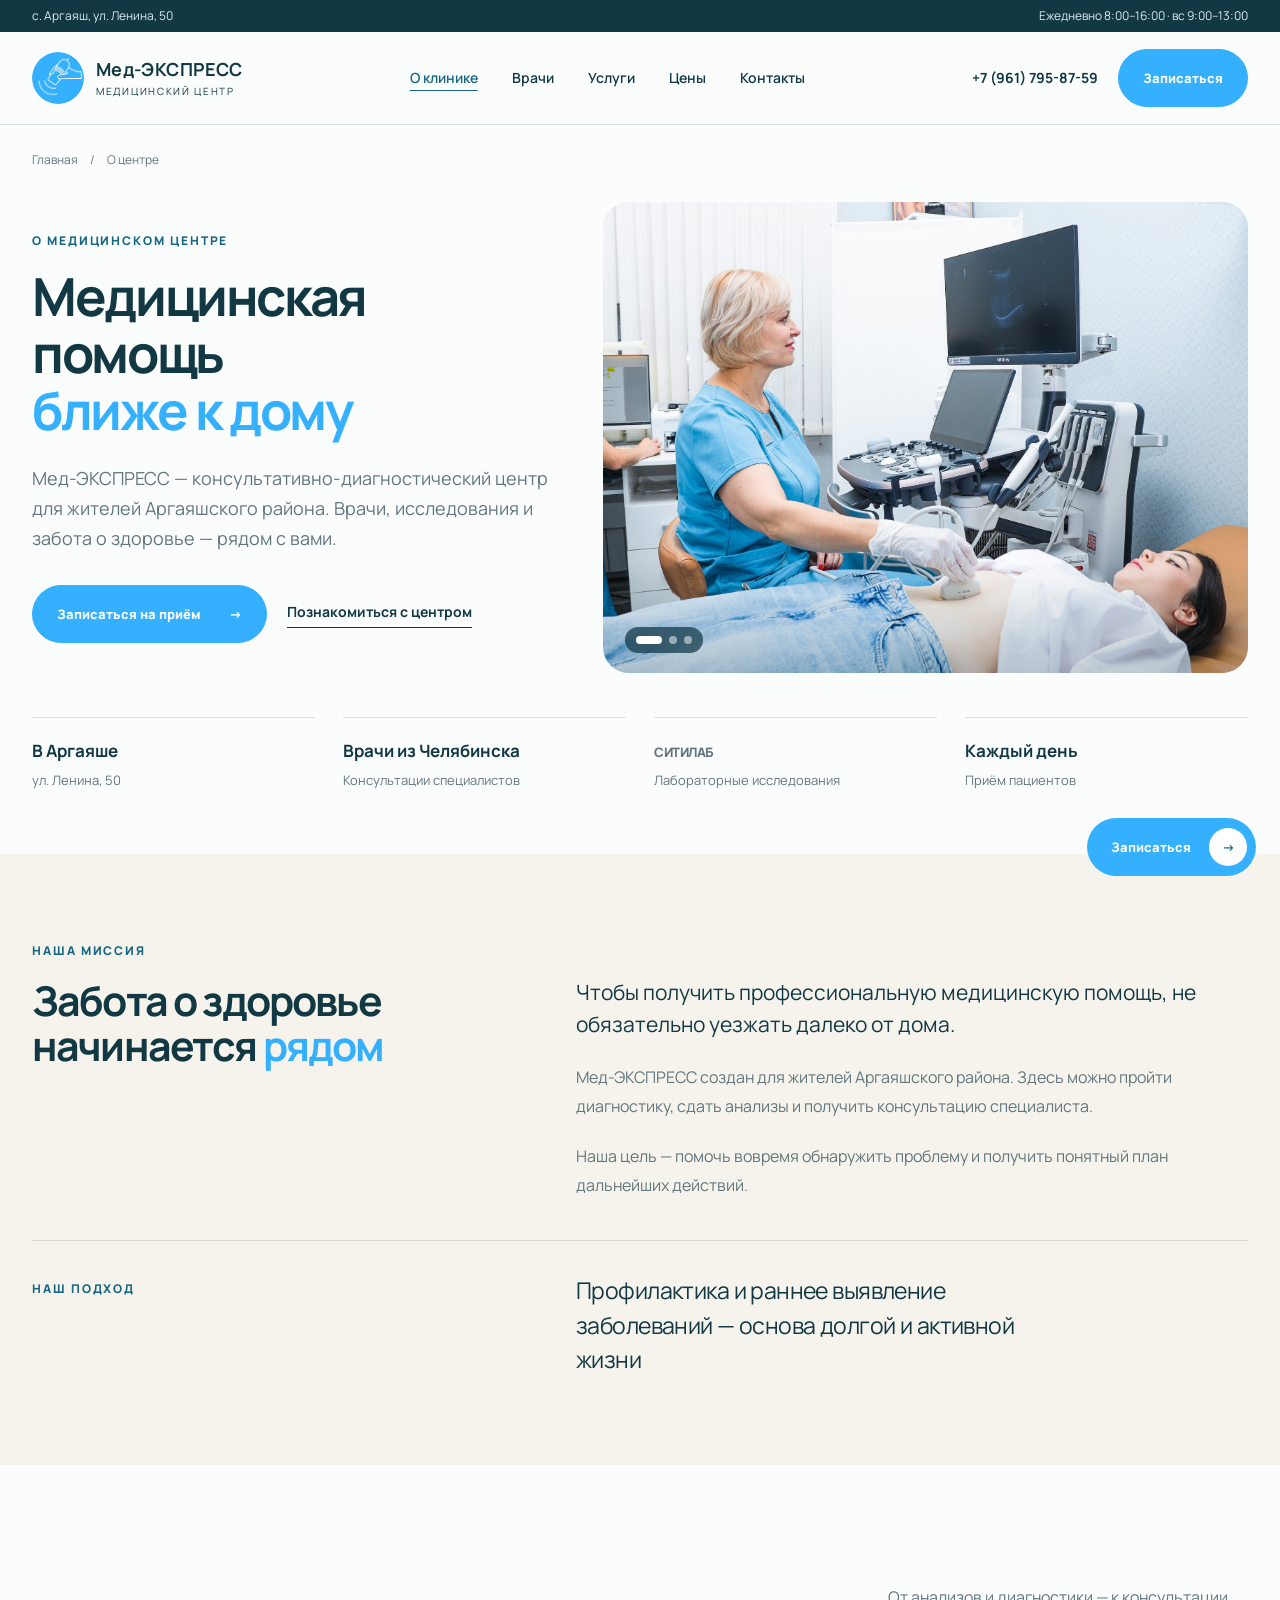
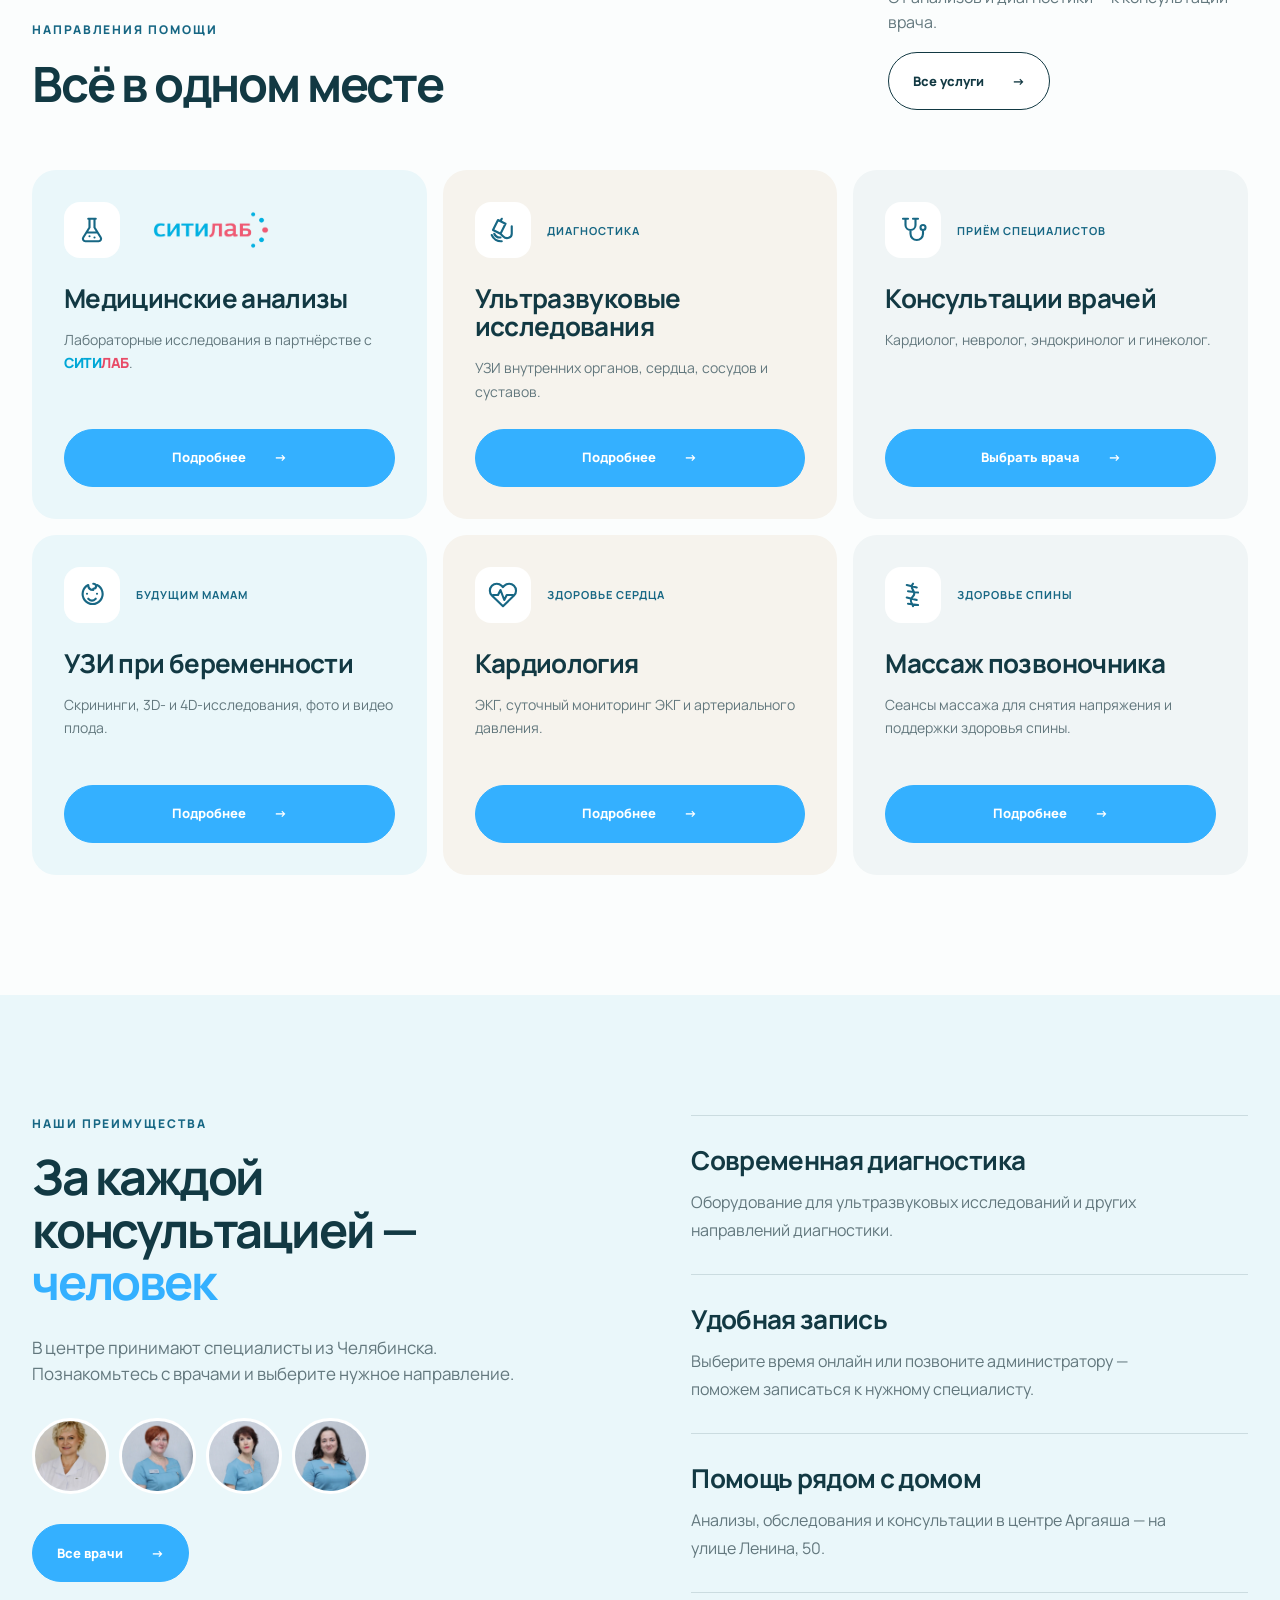
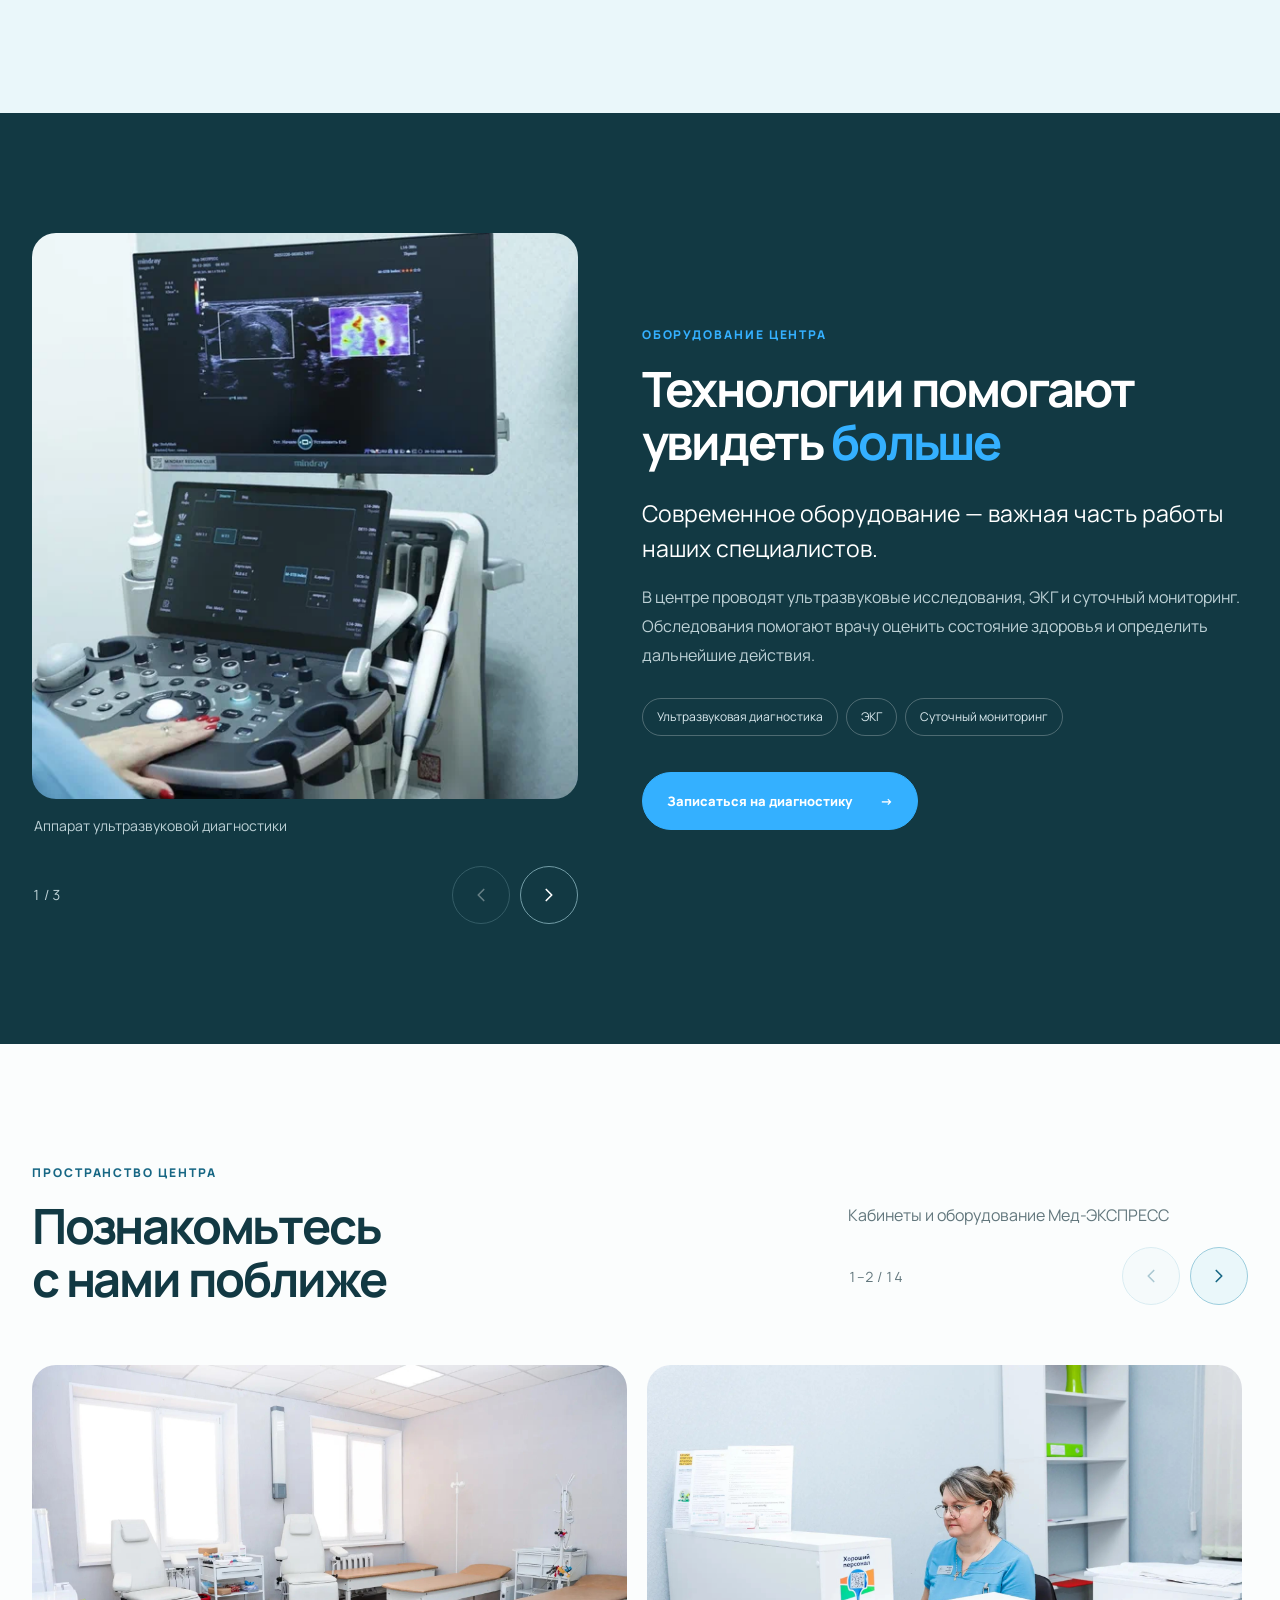
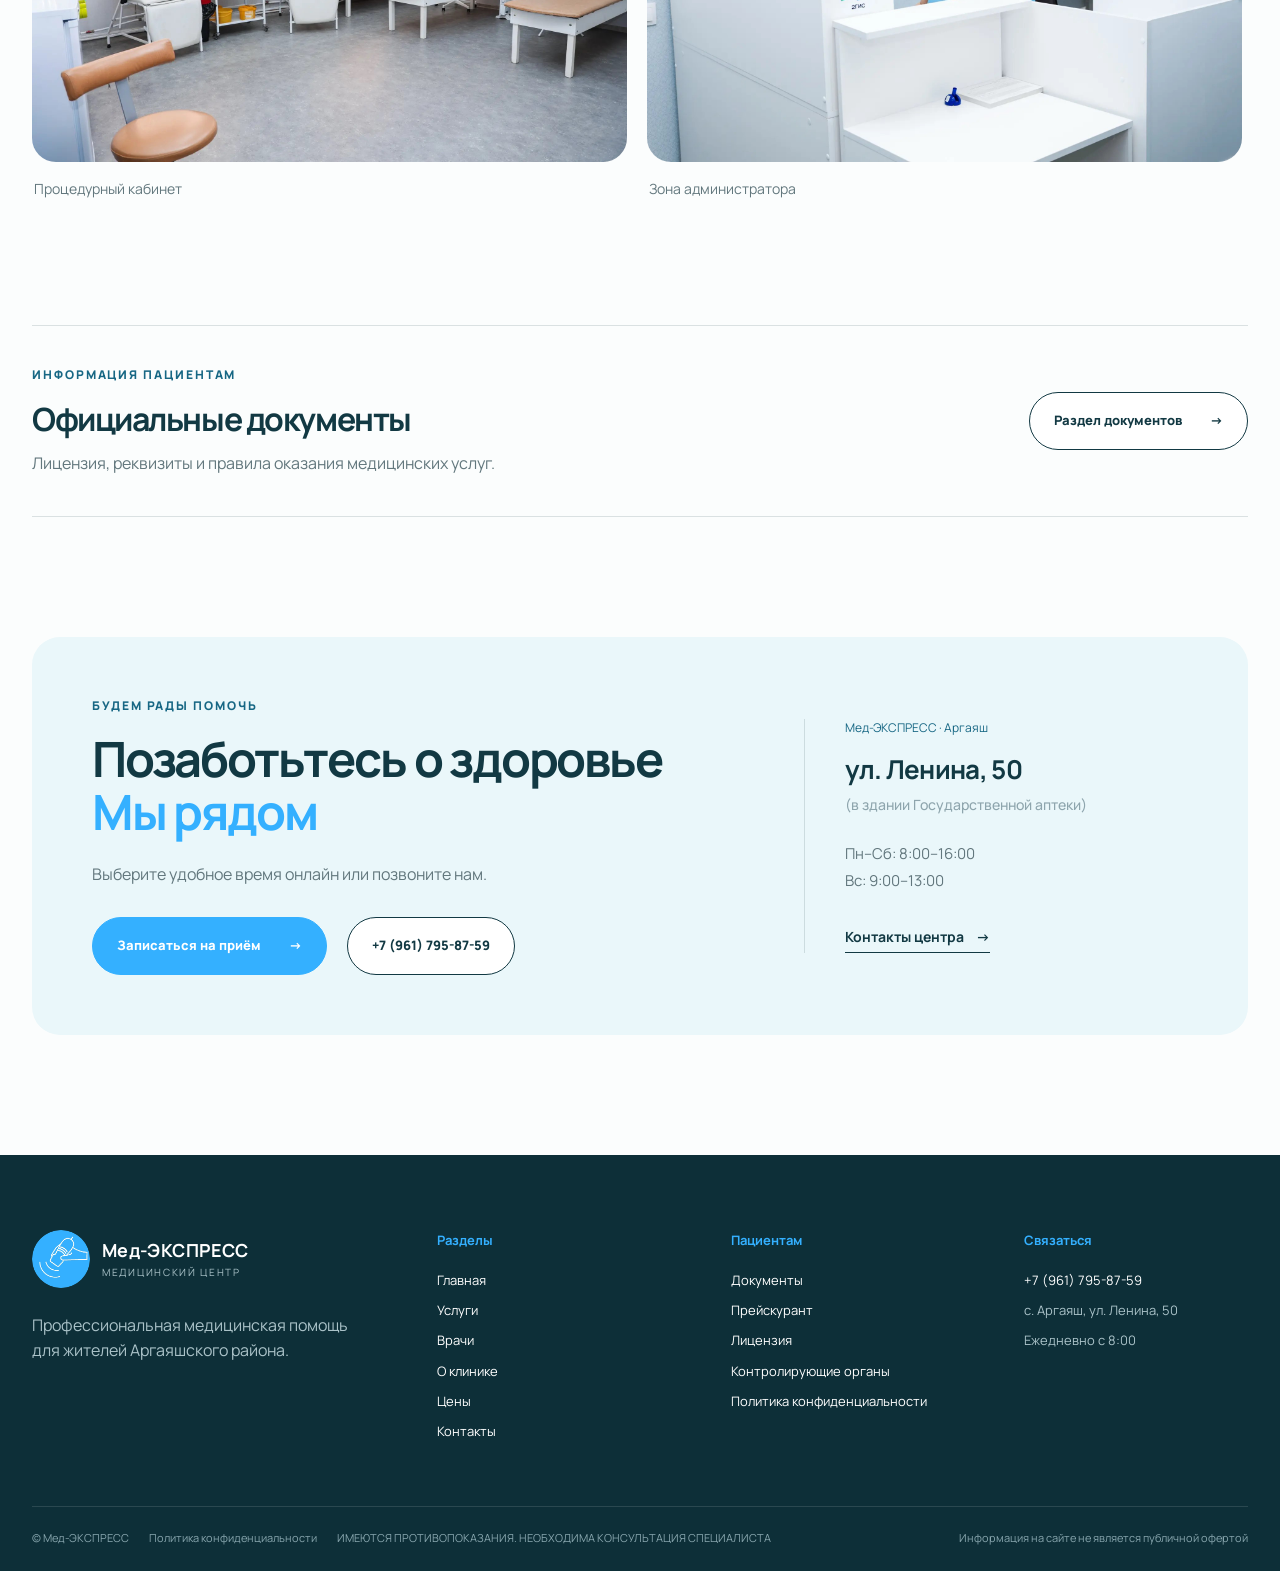
==== commit 13b0d437: "Place medical warning in footer bottom row" ====
--- a/about.html
+++ b/about.html
@@ -8,7 +8,7 @@
   <link rel="preconnect" href="https://fonts.googleapis.com">
   <link rel="preconnect" href="https://fonts.gstatic.com" crossorigin>
   <link href="https://fonts.googleapis.com/css2?family=Manrope:wght@400;500;600;700;800&display=swap" rel="stylesheet">
-  <link rel="stylesheet" href="home-design.css?v=20260911-footer-navigation">
+  <link rel="stylesheet" href="home-design.css?v=20260911-footer-warning-inline">
   <link rel="stylesheet" href="about-design.css?v=20260911-natural-gallery-ratios">
 </head>
 <body class="about-page">
@@ -131,6 +131,6 @@
   <footer class="site-footer"><div class="shell footer-grid"><div><a class="brand brand--footer" href="index.html"><img src="assets/medexpress-mark-blue.png" alt=""><span><strong>Мед-ЭКСПРЕСС</strong><small>медицинский центр</small></span></a><p>Профессиональная медицинская помощь для жителей Аргаяшского района.</p></div><nav><strong>Разделы</strong><a href="services.html">Услуги</a><a href="doctors.html">Врачи</a><a href="about.html">О клинике</a><a href="prices.html">Цены</a><a href="contacts.html">Контакты</a></nav><nav><strong>Пациентам</strong><a href="documents.html">Документы</a><a href="prices.html">Прейскурант</a><a href="documents/document.html?name=Лицензия">Лицензия</a></nav><div><strong>Связаться</strong><a href="tel:+79617958759">+7 (961) 795-87-59</a><span>с. Аргаяш, ул. Ленина, 50</span><span>Ежедневно с 8:00</span></div></div><div class="shell footer-bottom"><span>© Мед-ЭКСПРЕСС</span><a href="documents/document.html?name=Политика%20конфиденциальности">Политика конфиденциальности</a><span>Информация на сайте не является публичной офертой</span></div></footer>
   <a class="floating-record" href="https://m.vk.ru/app53642491_-203789798?ref=group_menu" target="_blank" rel="noopener"><span>Записаться</span><b aria-hidden="true">→</b></a>
   <script src="about.js?v=20260911-variable-gallery-widths" defer></script>
-  <script src="script.js?v=20260911-citilab-uppercase"></script>
+  <script src="script.js?v=20260911-footer-warning-inline"></script>
 </body>
 </html>
--- a/home-design.css
+++ b/home-design.css
@@ -151,8 +151,9 @@
 .site-header .menu-button{font:inherit}
 .site-header .header-actions .btn{height:auto}
 .site-footer .footer-grid,.site-footer .footer-bottom{margin-left:auto;margin-right:auto}
-.footer-medical-warning{margin:52px auto 0;padding-top:22px;border-top:1px solid rgba(255,255,255,.12);color:#9eb7bd;font-size:10px;font-weight:700;line-height:1.5;letter-spacing:.075em;text-align:center}
-.footer-medical-warning+.footer-bottom{margin-top:18px;padding-top:0;border-top:0}
+.footer-bottom{align-items:center;gap:20px}
+.footer-medical-warning{white-space:nowrap}
+@media(max-width:720px){.footer-bottom{align-items:flex-start;gap:8px}.footer-medical-warning{white-space:normal}}
 .floating-record{border:0}
 .location-note{display:block;margin-top:5px;color:#8ea5ad;font-size:.88em;font-weight:500}
 .citilab-wordmark{display:inline;white-space:nowrap;font-weight:800;letter-spacing:-.035em;text-transform:none}
@@ -190,5 +191,4 @@
 .home-page .site-footer{background:linear-gradient(135deg,#d8eff4 0,#c4e5ec 100%);color:var(--ink);border-top:1px solid rgba(23,103,132,.14)}
 .home-page .brand--footer small,.home-page .footer-grid p,.home-page .footer-grid>div:last-child span{color:#536f77}
 .home-page .footer-grid nav strong,.home-page .footer-grid>div:last-child strong{color:var(--blue-dark)}
-.home-page .footer-medical-warning{border-top-color:rgba(18,57,67,.14);color:#59757d}
 .home-page .footer-bottom{border-top-color:rgba(18,57,67,.14);color:#59757d}
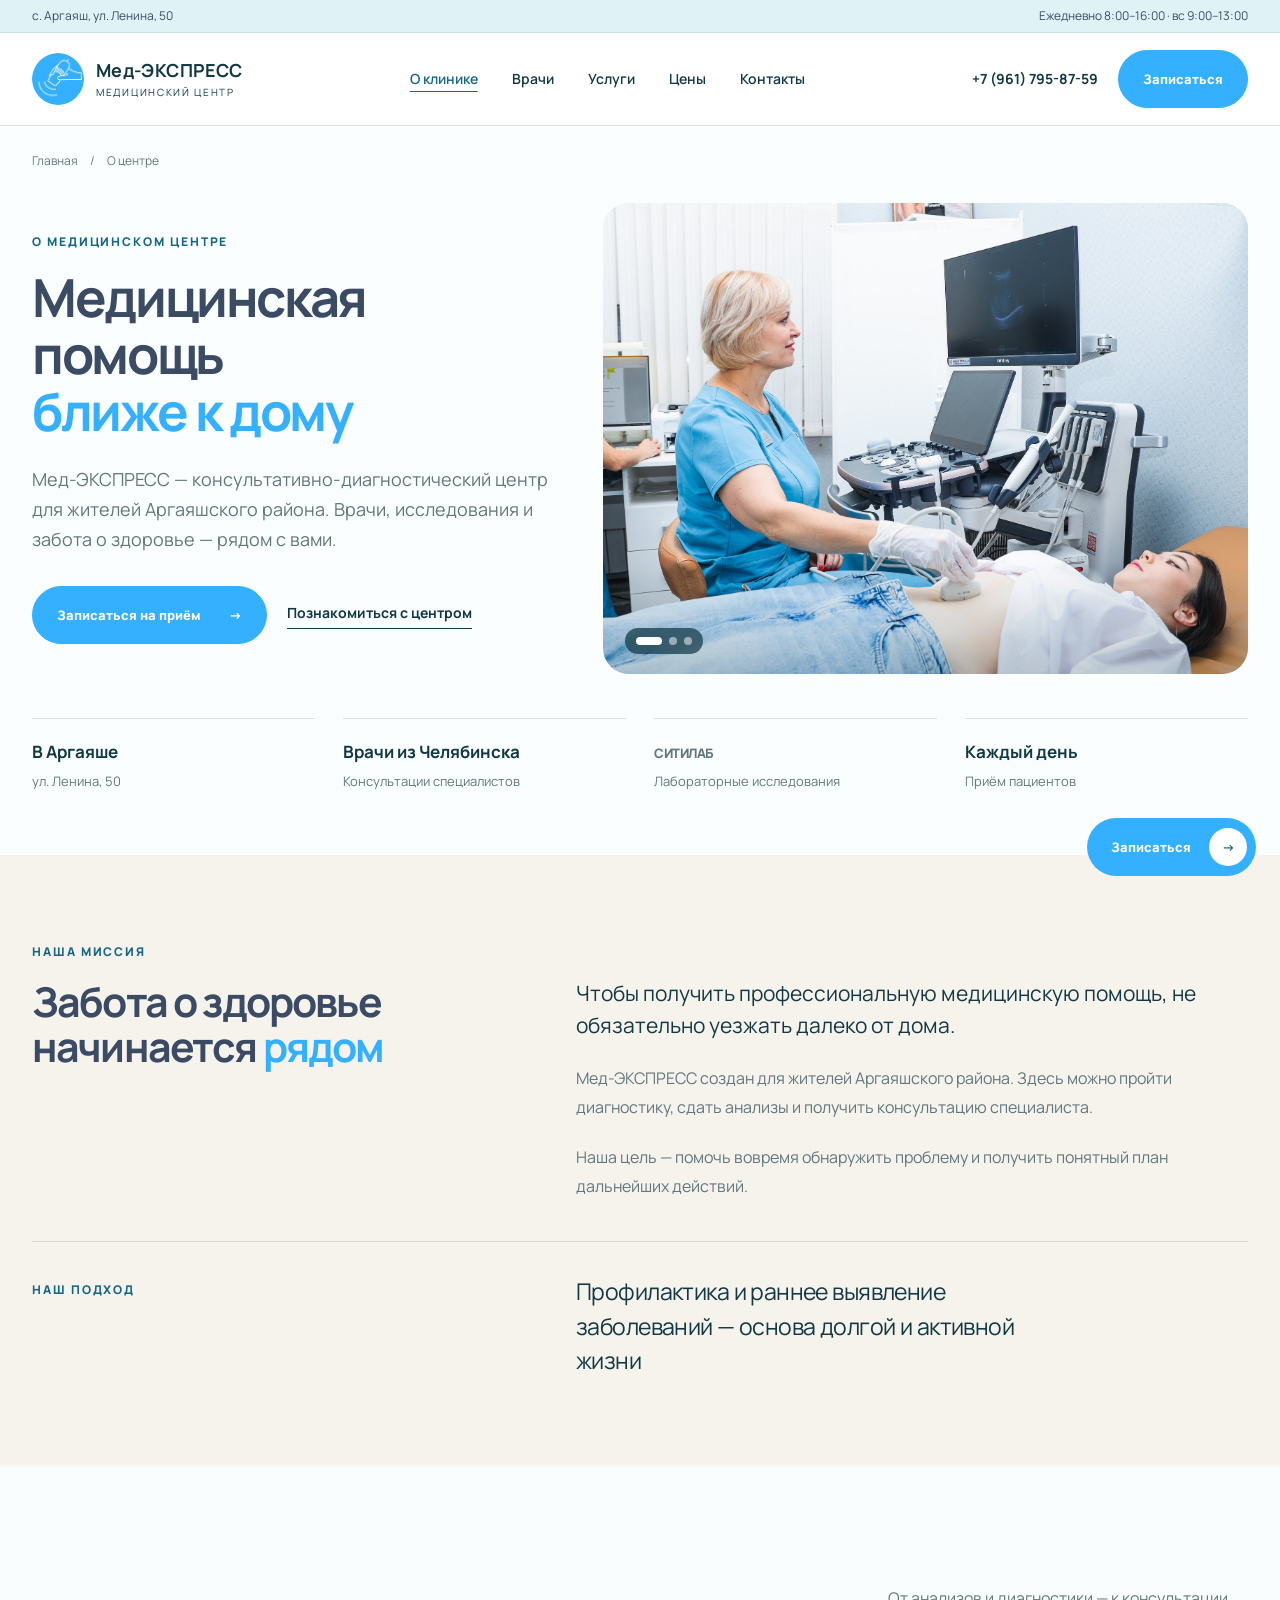
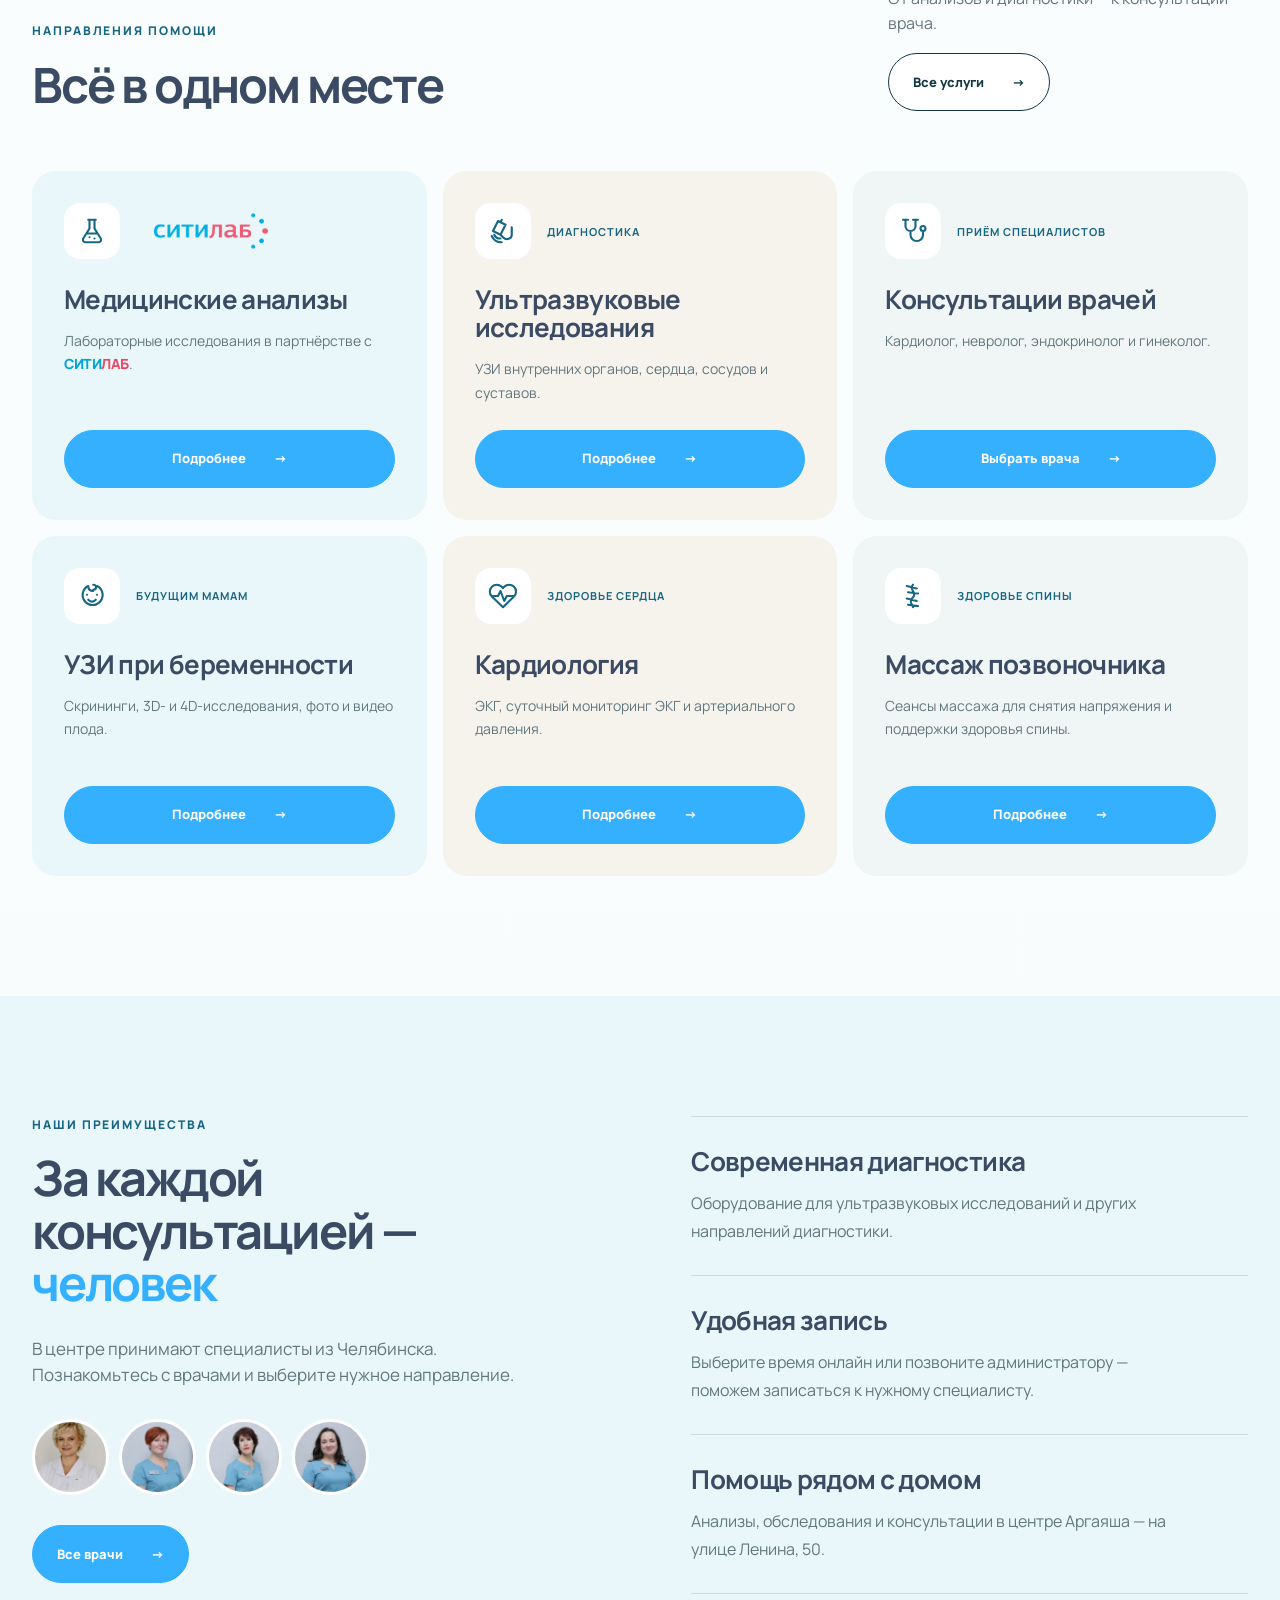
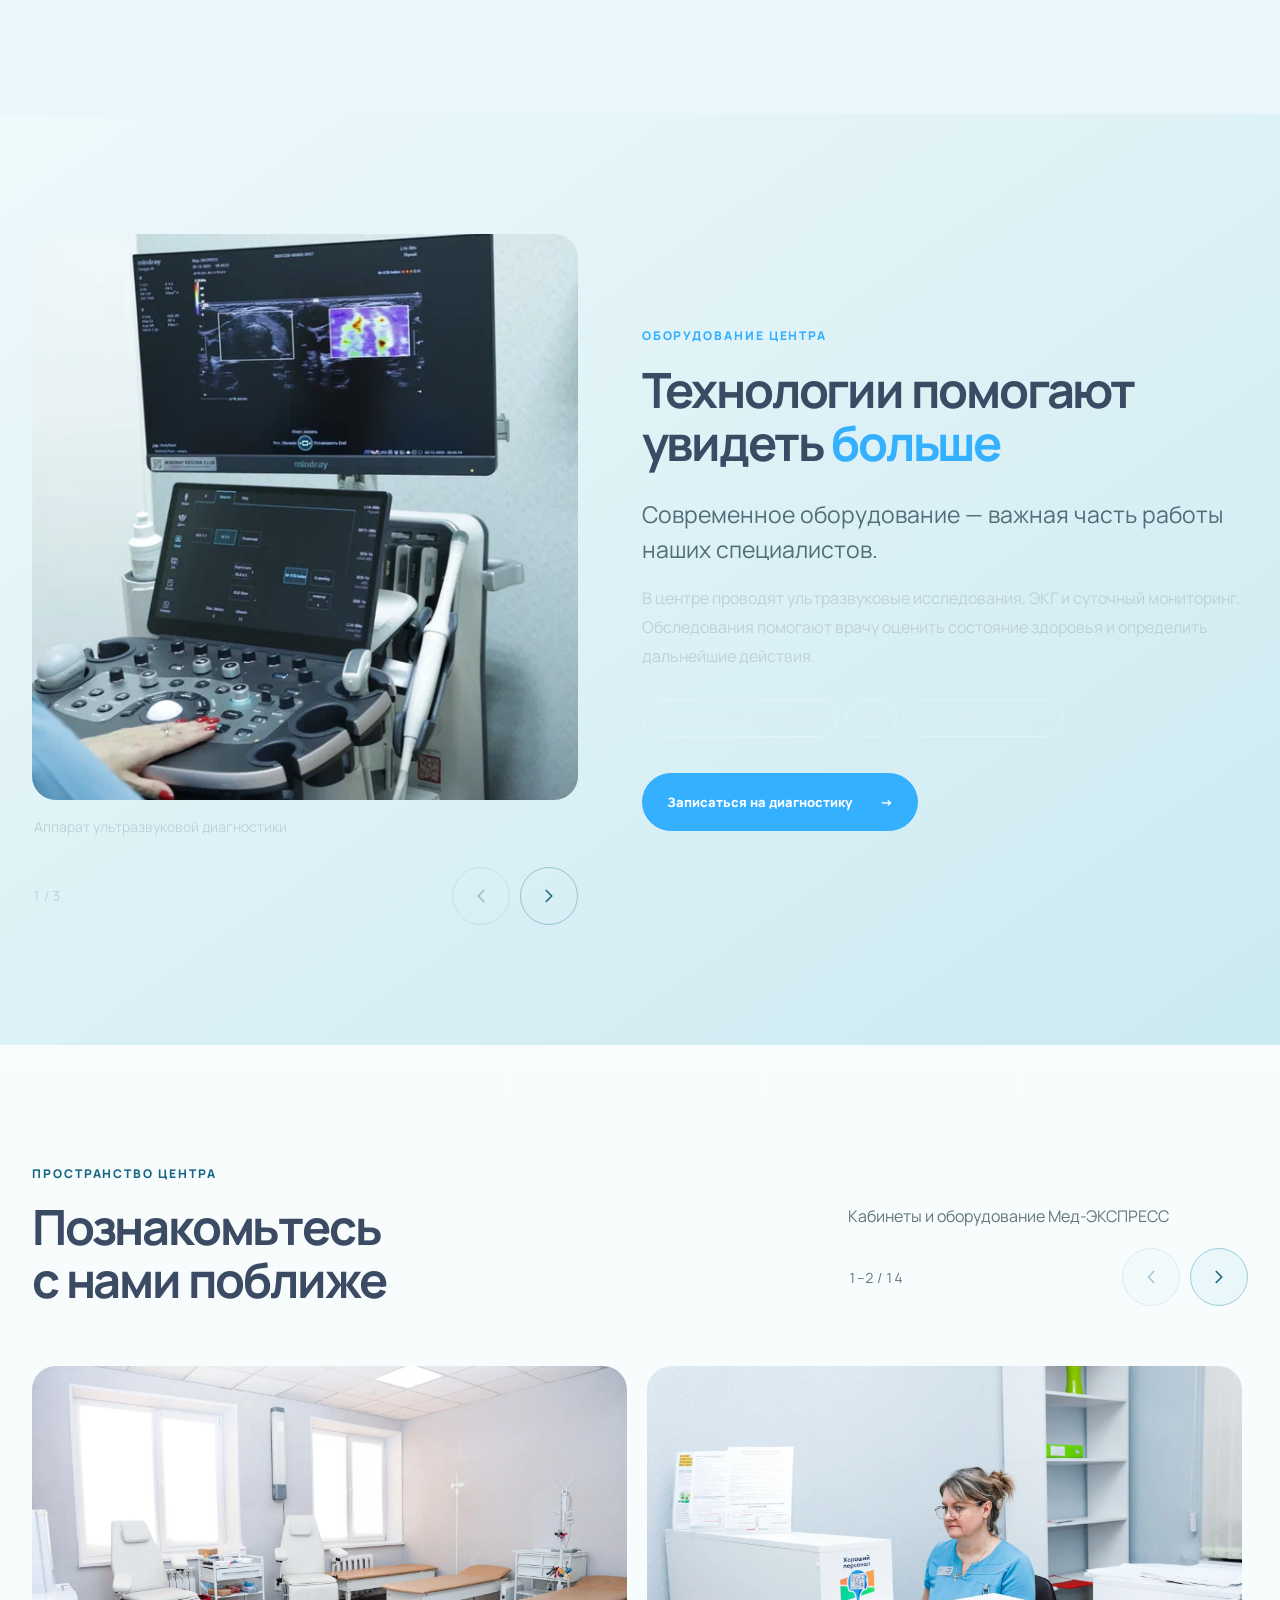
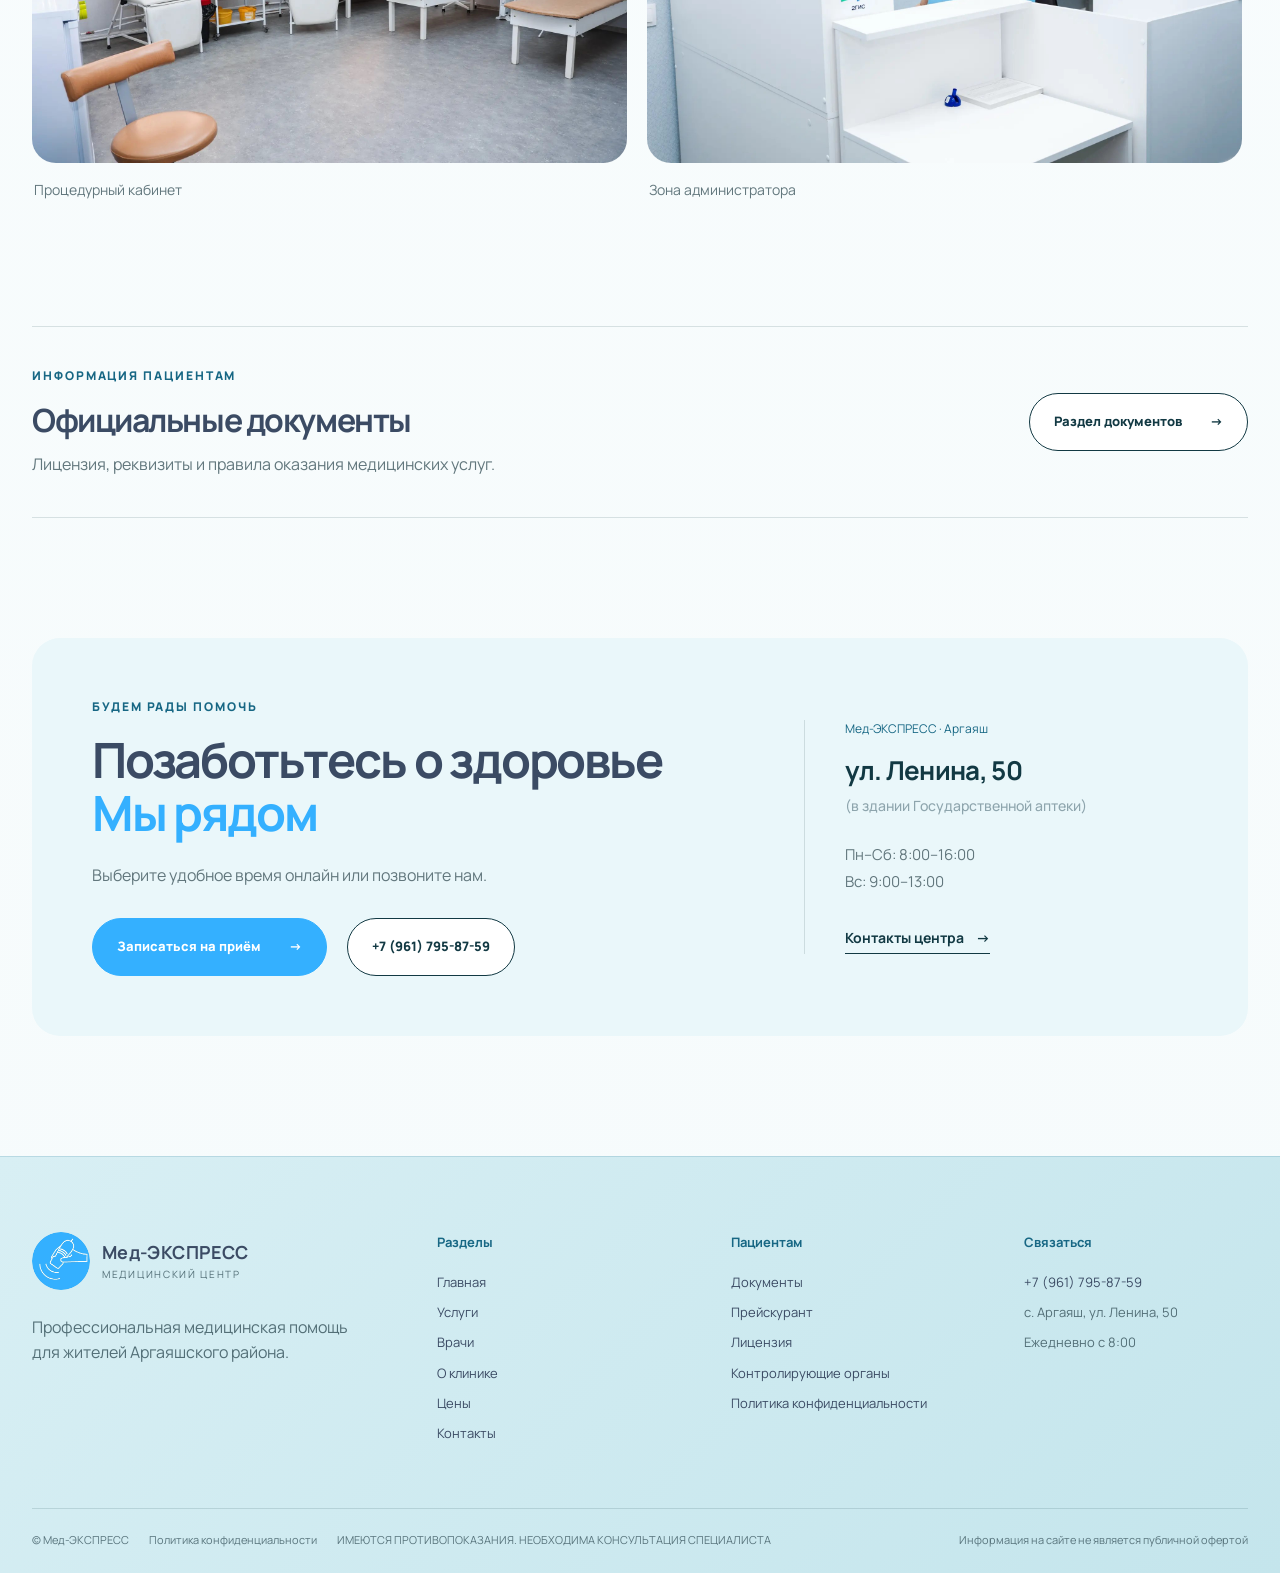
==== commit 1807e973: "Apply light theme across inner pages" ====
--- a/about.html
+++ b/about.html
@@ -9,7 +9,8 @@
   <link rel="preconnect" href="https://fonts.gstatic.com" crossorigin>
   <link href="https://fonts.googleapis.com/css2?family=Manrope:wght@400;500;600;700;800&display=swap" rel="stylesheet">
   <link rel="stylesheet" href="home-design.css?v=20260911-footer-warning-inline">
-  <link rel="stylesheet" href="about-design.css?v=20260911-natural-gallery-ratios">
+<link rel="stylesheet" href="about-design.css?v=20260911-natural-gallery-ratios">
+<link rel="stylesheet" href="light-site.css?v=20260911-site-light-theme">
 </head>
 <body class="about-page">
   <header class="site-header" id="top">
--- a/home-design.css
+++ b/home-design.css
@@ -163,7 +163,8 @@
 @media(max-width:720px){.hero-gallery-dots{left:50%;bottom:142px;transform:translateX(-50%)}}
 
 /* Homepage light theme: airy clinical whites with calm sea-blue surfaces. */
-.home-page{--home-sea:#dff3f7;--home-sea-strong:#cbeaf1;--home-sea-deep:#176784;--home-heading-soft:#2f6f80;background:linear-gradient(180deg,#fbfefe 0,#f7fbfc 100%)}
+.home-page{--home-sea:#dff3f7;--home-sea-strong:#cbeaf1;--home-sea-deep:#176784;--home-heading-soft:#2f6f80;--home-heading-dark:#3b4b64;background:linear-gradient(180deg,#fbfefe 0,#f7fbfc 100%)}
+.home-page main :is(h1,h2,h3,h4){color:var(--home-heading-dark)}
 .home-page .header-note{background:var(--home-sea);color:var(--ink);border-bottom:1px solid rgba(23,103,132,.12)}
 .home-page .site-header{background:rgba(255,255,255,.96)}
 .home-page .partner-band{background:linear-gradient(110deg,#edf9fb 0,var(--home-sea) 100%)}
--- a/light-site.css
+++ b/light-site.css
@@ -0,0 +1,42 @@
+:root{--site-heading:#3b4b64;--site-sea:#dff3f7;--site-sea-strong:#cbeaf1;--site-sea-soft:#eef9fb}
+body:not(.home-page){background:linear-gradient(180deg,#fbfefe 0,#f6fbfc 100%)}
+body:not(.home-page) main :is(h1,h2,h3,h4){color:var(--site-heading)}
+
+/* Shared chrome follows the lighter homepage treatment. */
+body:not(.home-page) .header-note{background:var(--site-sea);color:var(--site-heading);border-bottom:1px solid rgba(23,103,132,.12)}
+body:not(.home-page) .site-header{background:rgba(255,255,255,.97)}
+body:not(.home-page) .site-footer{background:linear-gradient(135deg,#d8eff4 0,#c4e5ec 100%);color:var(--site-heading);border-top:1px solid rgba(23,103,132,.14)}
+body:not(.home-page) .brand--footer small,
+body:not(.home-page) .footer-grid p,
+body:not(.home-page) .footer-grid>div:last-child span{color:#536f77}
+body:not(.home-page) .footer-grid nav strong,
+body:not(.home-page) .footer-grid>div:last-child strong{color:var(--blue-dark)}
+body:not(.home-page) .footer-bottom{border-top-color:rgba(18,57,67,.14);color:#59757d}
+
+/* Previously dark content surfaces become calm sea-blue panels. */
+body:not(.home-page) :is(.clinic-equipment,.catalog-help,.service-hub-card--massage,.catalog-card--spine .catalog-card__visual,.service-tile--dark,.detail-preparation__main,.cardio-signal--urgent,.cardio-package__card,.detail-procedure-card:first-child,.detail-price-heading,.massage-safety,.document-aside){background:linear-gradient(145deg,var(--site-sea-soft),var(--site-sea-strong));color:var(--site-heading);border-color:rgba(23,103,132,.14)}
+body:not(.home-page) .clinic-equipment .clinic-lead{color:#526d78!important}
+body:not(.home-page) :is(.catalog-help,.service-hub-card--massage,.service-tile--dark,.detail-preparation__main,.cardio-package__card,.detail-procedure-card:first-child,.massage-safety,.document-aside) p{color:#526d78}
+body:not(.home-page) :is(.service-hub-card--massage,.service-tile--dark) h3,
+body:not(.home-page) :is(.detail-preparation__main,.cardio-package__card,.detail-procedure-card:first-child,.massage-safety,.document-aside) :is(h2,h3,strong){color:var(--site-heading)}
+body:not(.home-page) .cardio-package__price strong{color:var(--site-heading)}
+body:not(.home-page) .service-hub-card--massage .service-hub-card__arrow{background:rgba(255,255,255,.78);color:var(--blue-dark)}
+body:not(.home-page) .clinic-media-slider--equipment .clinic-gallery-arrows button{border-color:rgba(23,103,132,.32);color:var(--blue-dark)}
+
+/* Price and document headers stay structured without heavy dark bands. */
+body:not(.home-page) .price-table-card>header{background:var(--site-sea);color:var(--site-heading)}
+body:not(.home-page) .price-table-card>header :is(a,small){color:#526d78}
+body:not(.home-page) .documents-page .document-list a:hover{background:var(--blue);color:white}
+body:not(.home-page) .document-license-status{background:var(--blue);color:white}
+body:not(.home-page) .document-license-status small{color:rgba(255,255,255,.82)}
+
+/* Bright blue is reserved for a small number of decisive calls to action. */
+body:not(.home-page) .detail-booking,
+body:not(.home-page) .price-table-card--accent>header{background:var(--blue);color:white}
+body:not(.home-page) .detail-booking :is(h2,p,.detail-phone),
+body:not(.home-page) .price-table-card--accent>header :is(h3,a,small){color:white}
+body:not(.home-page) :is(.service-tile--blue,.service-tile--image) :is(h2,h3,h4){color:white}
+
+@media(max-width:720px){
+  body:not(.home-page) .site-footer{background:linear-gradient(160deg,#d8eff4,#c4e5ec)}
+}
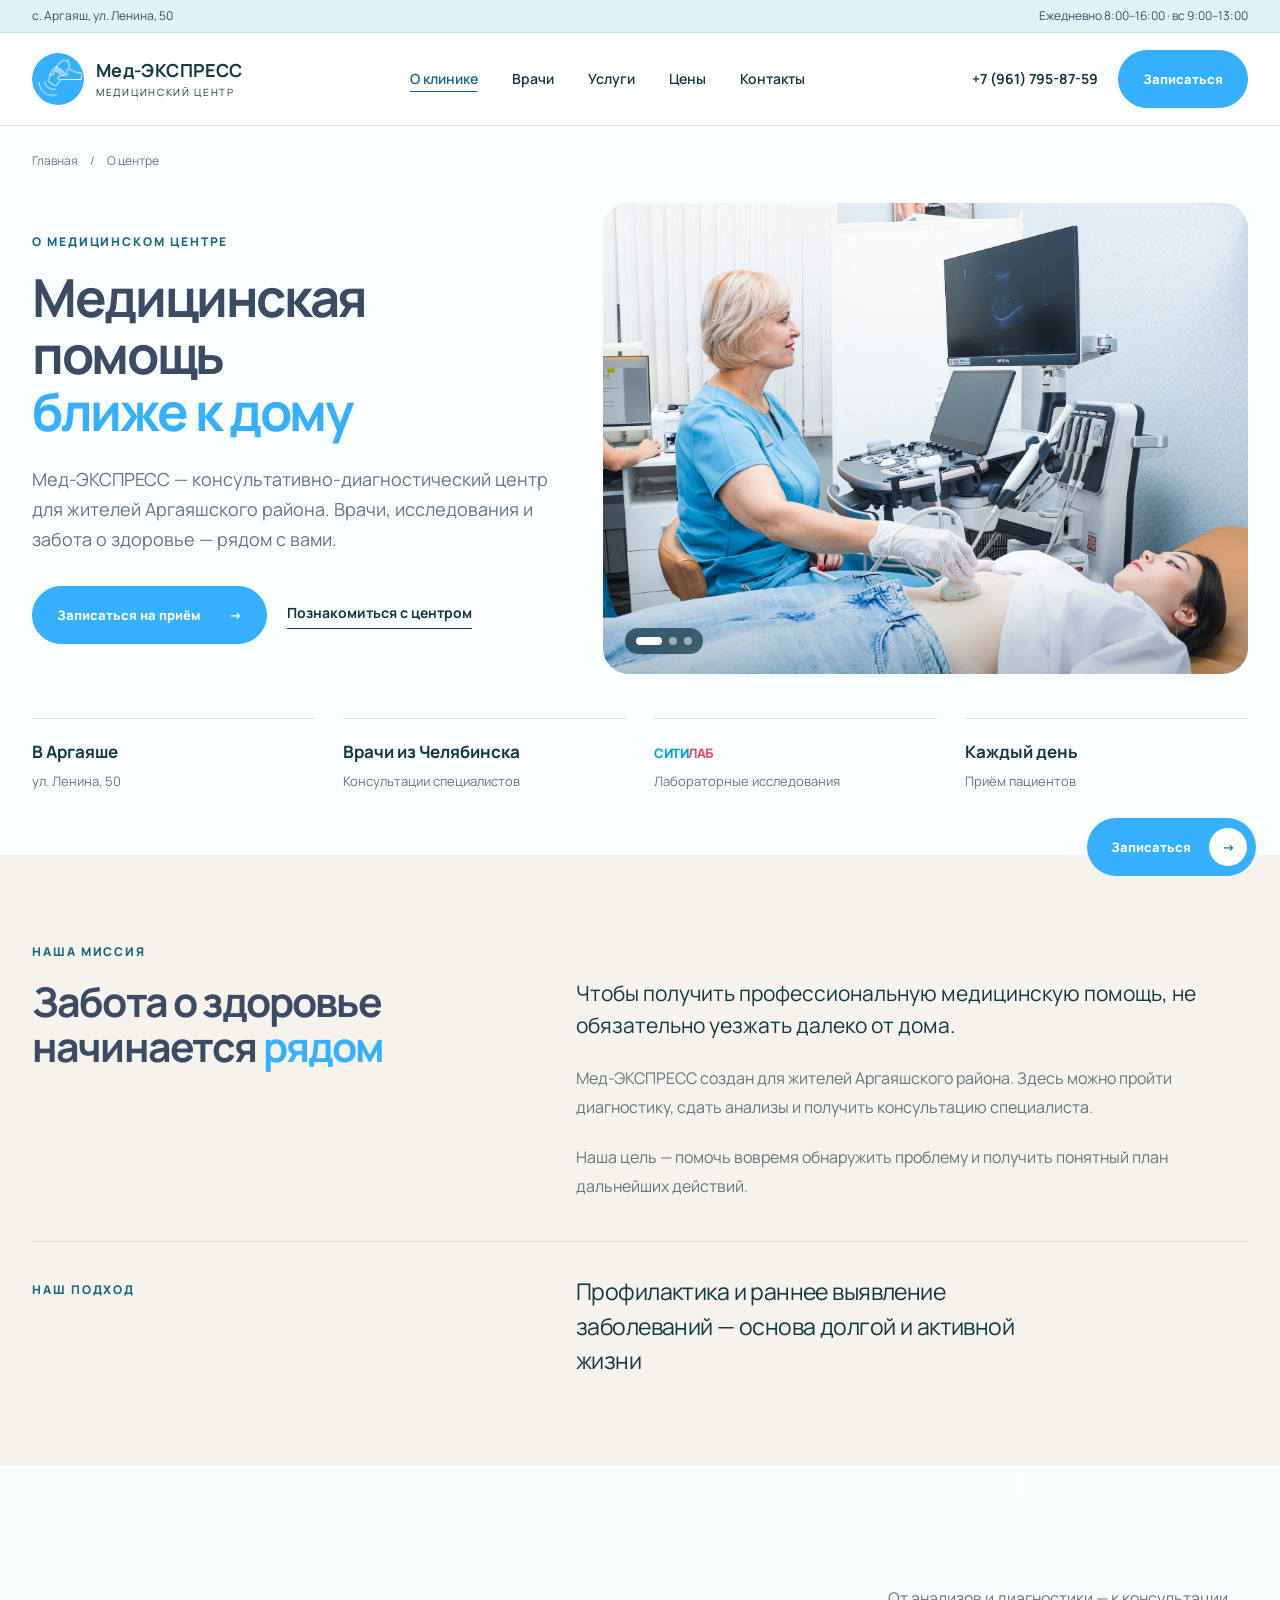
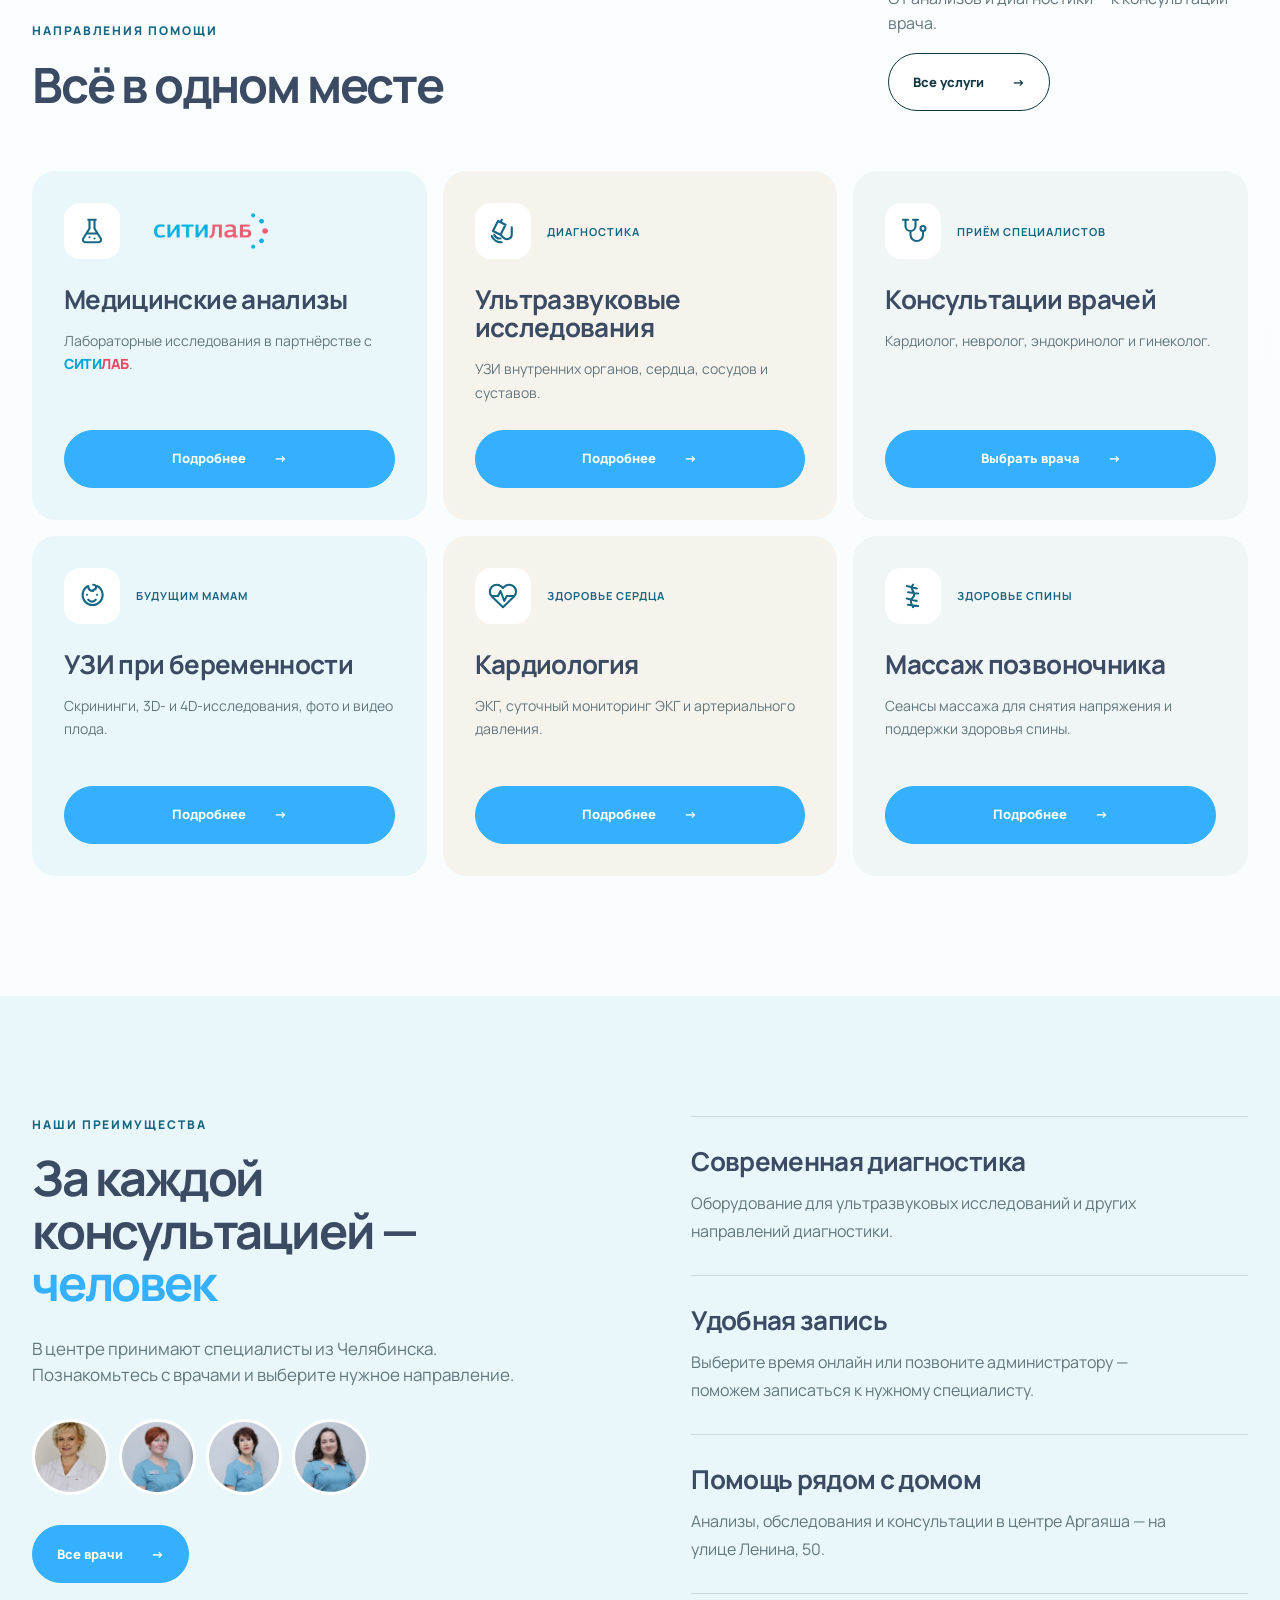
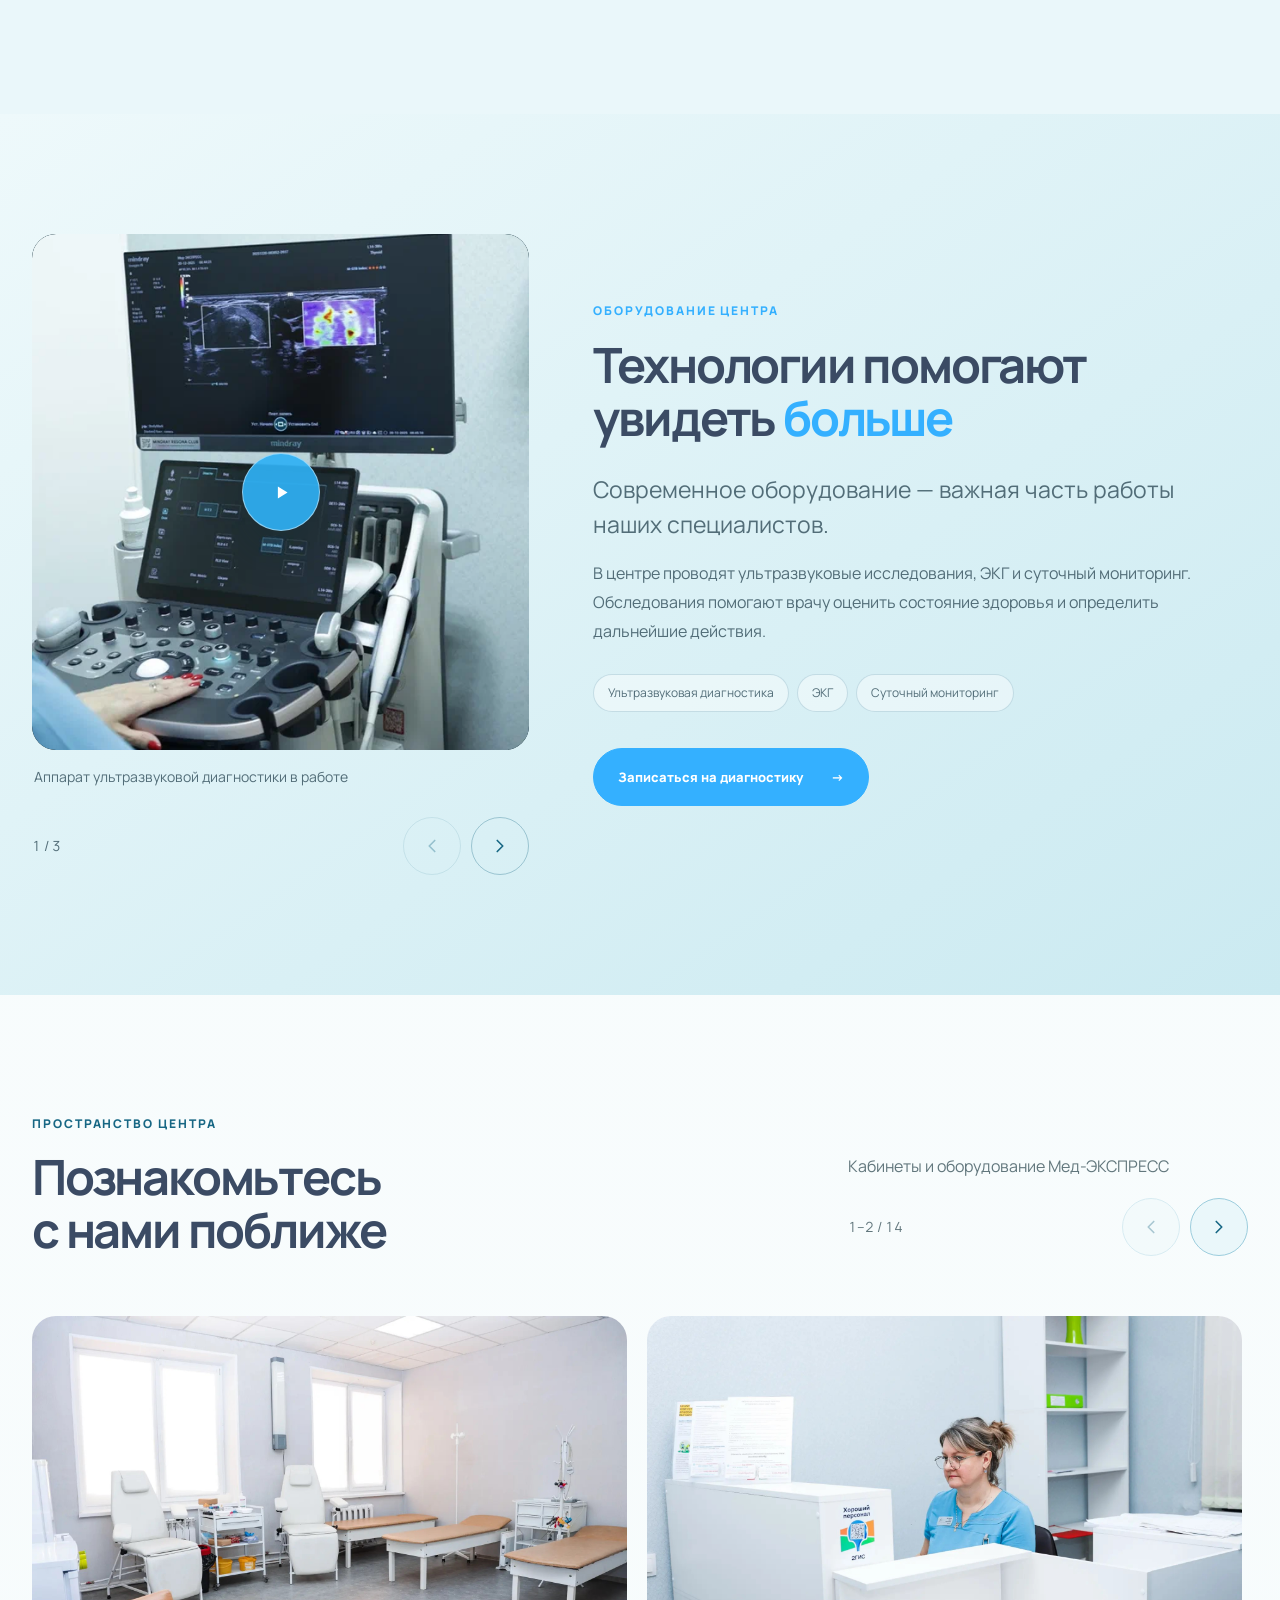
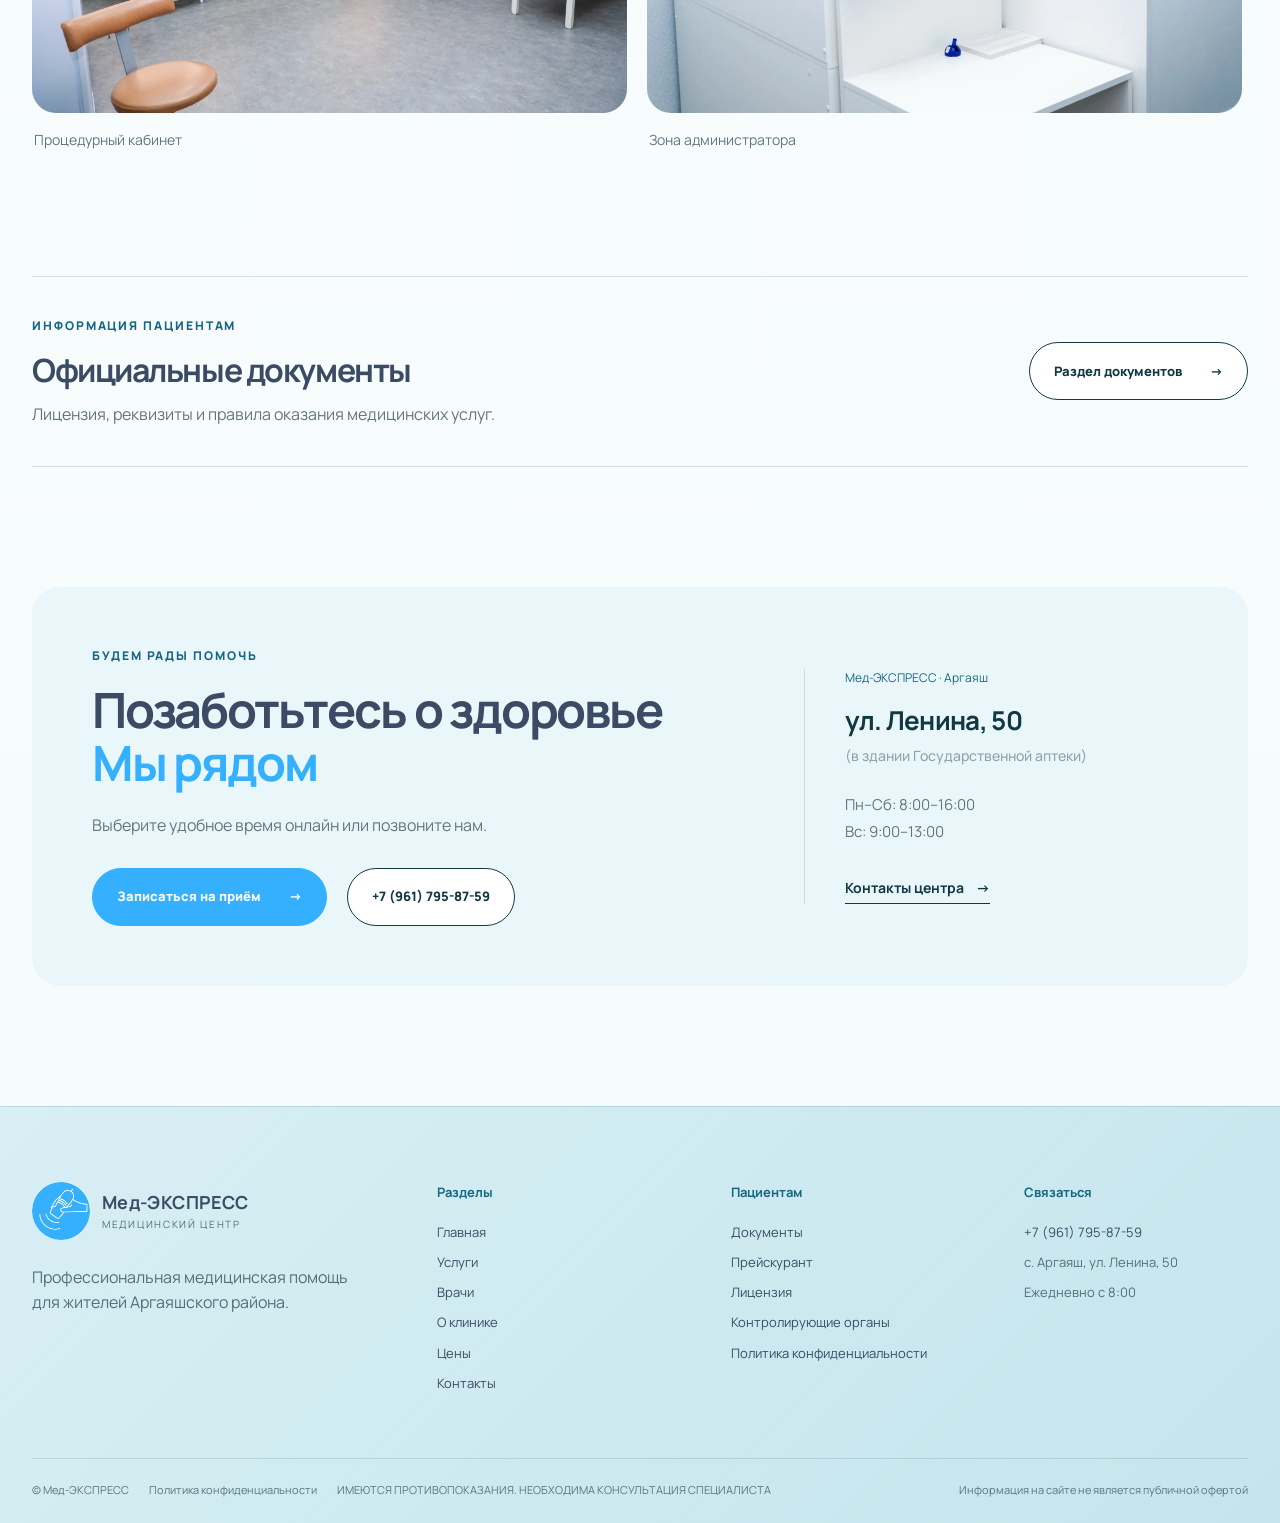
==== commit 559a3780: "Add compact equipment video" ====
--- a/about.html
+++ b/about.html
@@ -9,8 +9,8 @@
   <link rel="preconnect" href="https://fonts.gstatic.com" crossorigin>
   <link href="https://fonts.googleapis.com/css2?family=Manrope:wght@400;500;600;700;800&display=swap" rel="stylesheet">
   <link rel="stylesheet" href="home-design.css?v=20260911-footer-warning-inline">
-<link rel="stylesheet" href="about-design.css?v=20260911-natural-gallery-ratios">
-<link rel="stylesheet" href="light-site.css?v=20260911-site-light-theme">
+<link rel="stylesheet" href="about-design.css?v=20260912-equipment-video">
+<link rel="stylesheet" href="light-site.css?v=20260912-equipment-video-balance">
 </head>
 <body class="about-page">
   <header class="site-header" id="top">
@@ -85,14 +85,14 @@
     <section class="section clinic-equipment" id="equipment">
       <div class="shell clinic-equipment__grid">
         <div class="clinic-media-slider clinic-media-slider--equipment" data-clinic-gallery role="region" aria-roledescription="карусель" aria-label="Оборудование центра">
-          <div class="clinic-gallery-track" id="equipment-track" data-gallery-track tabindex="0" aria-label="Фотографии оборудования">
-            <figure data-gallery-slide role="group" aria-roledescription="слайд" aria-label="1 из 3"><img src="assets/equipment-gallery-2.png" alt="Аппарат ультразвуковой диагностики" width="578" height="732" loading="lazy"><figcaption>Аппарат ультразвуковой диагностики</figcaption></figure>
+          <div class="clinic-gallery-track" id="equipment-track" data-gallery-track tabindex="0" aria-label="Фотографии и видео оборудования">
+            <figure class="clinic-equipment-video-slide" data-gallery-slide role="group" aria-roledescription="слайд" aria-label="1 из 3"><div class="clinic-equipment-video-frame"><video preload="metadata" playsinline aria-label="Видео оборудования Мед-ЭКСПРЕСС"><source src="assets/equipment-video.mp4" type="video/mp4">Ваш браузер не поддерживает воспроизведение видео.</video><img class="clinic-equipment-video-poster" src="assets/equipment-gallery-2.png" alt="" aria-hidden="true" width="578" height="732" data-equipment-video-play><button class="clinic-equipment-play" type="button" data-equipment-video-play aria-label="Запустить видео оборудования"><svg viewBox="0 0 24 24" aria-hidden="true"><path d="M9 7v10l8-5z"/></svg></button></div><figcaption>Аппарат ультразвуковой диагностики в работе</figcaption></figure>
             <figure data-gallery-slide role="group" aria-roledescription="слайд" aria-label="2 из 3"><img src="assets/equipment-gallery-3.png" alt="Кольпоскоп" width="578" height="732" loading="lazy"><figcaption>Кольпоскоп</figcaption></figure>
             <figure data-gallery-slide role="group" aria-roledescription="слайд" aria-label="3 из 3"><img src="assets/equipment-gallery-1.png" alt="Оборудование гинекологического кабинета" width="578" height="732" loading="lazy"><figcaption>Оборудование гинекологического кабинета</figcaption></figure>
           </div>
           <div class="clinic-gallery-nav" data-gallery-controls hidden><span class="clinic-gallery-count" data-gallery-count aria-live="polite" aria-atomic="true">1 / 3</span><div class="clinic-gallery-arrows"><button type="button" data-gallery-prev aria-label="Предыдущее фото" aria-controls="equipment-track" disabled><svg viewBox="0 0 24 24" aria-hidden="true"><path d="M15 18l-6-6 6-6"/></svg></button><button type="button" data-gallery-next aria-label="Следующее фото" aria-controls="equipment-track"><svg viewBox="0 0 24 24" aria-hidden="true"><path d="M9 6l6 6-6 6"/></svg></button></div></div>
         </div>
-        <div><span class="eyebrow">Оборудование центра</span><h2>Технологии помогают<br>увидеть <em>больше</em></h2><p class="clinic-lead">Современное оборудование — важная часть работы наших специалистов.</p><p>В центре проводят ультразвуковые исследования, ЭКГ и суточный мониторинг. Обследования помогают врачу оценить состояние здоровья и определить дальнейшие действия.</p><div class="clinic-equipment__tags"><span>Ультразвуковая диагностика</span><span>ЭКГ</span><span>Суточный мониторинг</span></div><a class="btn" href="https://m.vk.ru/app53642491_-203789798?ref=group_menu" target="_blank" rel="noopener">Записаться на диагностику <span aria-hidden="true">→</span></a></div>
+        <div class="clinic-equipment__content"><span class="eyebrow">Оборудование центра</span><h2>Технологии помогают<br>увидеть <em>больше</em></h2><p class="clinic-lead">Современное оборудование — важная часть работы наших специалистов.</p><p>В центре проводят ультразвуковые исследования, ЭКГ и суточный мониторинг. Обследования помогают врачу оценить состояние здоровья и определить дальнейшие действия.</p><div class="clinic-equipment__tags"><span>Ультразвуковая диагностика</span><span>ЭКГ</span><span>Суточный мониторинг</span></div><a class="btn" href="https://m.vk.ru/app53642491_-203789798?ref=group_menu" target="_blank" rel="noopener">Записаться на диагностику <span aria-hidden="true">→</span></a></div>
       </div>
     </section>
 
--- a/home-design.css
+++ b/home-design.css
@@ -157,18 +157,17 @@
 .floating-record{border:0}
 .location-note{display:block;margin-top:5px;color:#8ea5ad;font-size:.88em;font-weight:500}
 .citilab-wordmark{display:inline;white-space:nowrap;font-weight:800;letter-spacing:-.035em;text-transform:none}
-.citilab-wordmark__city{color:#00a7d6}
-.citilab-wordmark__lab{color:#e84b67}
+.citilab-wordmark .citilab-wordmark__city{color:#00a7d6}
+.citilab-wordmark .citilab-wordmark__lab{color:#e84b67}
 .hero-gallery-dots{top:auto;bottom:24px}
 @media(max-width:720px){.hero-gallery-dots{left:50%;bottom:142px;transform:translateX(-50%)}}
 
 /* Homepage light theme: airy clinical whites with calm sea-blue surfaces. */
-.home-page{--home-sea:#dff3f7;--home-sea-strong:#cbeaf1;--home-sea-deep:#176784;--home-heading-soft:#2f6f80;--home-heading-dark:#3b4b64;background:linear-gradient(180deg,#fbfefe 0,#f7fbfc 100%)}
+.home-page{--home-sea:#dff3f7;--home-sea-strong:#cbeaf1;--home-sea-deep:#176784;--home-heading-dark:#3b4b64;background:linear-gradient(180deg,#fbfefe 0,#f7fbfc 100%)}
 .home-page main :is(h1,h2,h3,h4){color:var(--home-heading-dark)}
 .home-page .header-note{background:var(--home-sea);color:var(--ink);border-bottom:1px solid rgba(23,103,132,.12)}
 .home-page .site-header{background:rgba(255,255,255,.96)}
 .home-page .partner-band{background:linear-gradient(110deg,#edf9fb 0,var(--home-sea) 100%)}
-.home-page #services .section-title h2,.home-page .doctors-section .section-title h2{color:var(--home-heading-soft)}
 .home-page .about-section{background:linear-gradient(135deg,#f8fbfa 0,#eef7f8 100%)}
 .home-page .featured-service--massage .featured-service__visual{background:linear-gradient(145deg,var(--home-sea-strong),#eaf7f9);color:var(--ink)}
 .home-page .featured-service--massage .featured-service__visual>b{color:var(--home-sea-deep)}
--- a/about-design.css
+++ b/about-design.css
@@ -66,7 +66,7 @@
 .clinic-values article:last-child{border-bottom:1px solid var(--line)}
 .clinic-values p{font-size:16px;line-height:1.75;max-width:500px;margin:14px 0 0}
 .clinic-equipment{background:var(--ink);color:white}
-.clinic-equipment__grid{display:grid;grid-template-columns:minmax(0,.9fr) minmax(0,1fr);gap:clamp(32px,5vw,72px);align-items:center}
+.clinic-equipment__grid{display:grid;grid-template-columns:minmax(280px,.76fr) minmax(0,1fr);gap:clamp(32px,5vw,72px);align-items:center}
 .clinic-equipment .eyebrow{color:var(--blue)}
 .clinic-equipment p{color:#bdd1d6!important;line-height:1.8}
 .clinic-equipment .clinic-lead{color:white!important;margin:28px 0 18px}
@@ -87,6 +87,15 @@
 .clinic-media-slider--rooms .clinic-gallery-track img{width:100%;height:clamp(230px,31vw,420px);aspect-ratio:auto;object-fit:contain;object-position:center;background:white}
 .clinic-media-slider--equipment .clinic-gallery-track figure{flex-basis:100%}
 .clinic-media-slider--equipment .clinic-gallery-track img{aspect-ratio:578/600;object-position:center}
+.clinic-media-slider--equipment .clinic-gallery-track :is(img,.clinic-equipment-video-frame){max-height:clamp(430px,44vw,620px)}
+.clinic-equipment-video-frame{position:relative;overflow:hidden;border-radius:24px;background:#102d38;aspect-ratio:578/600}
+.clinic-equipment-video-frame video{display:block;width:100%;height:100%;background:#102d38;object-fit:contain}
+.clinic-equipment-video-poster{position:absolute;inset:0;z-index:1;width:100%;height:100%!important;max-height:none!important;object-fit:cover!important;object-position:center;transition:opacity .2s ease}
+.clinic-equipment-play{position:absolute;z-index:2;left:50%;top:50%;display:grid;place-items:center;width:78px;height:78px;padding:0;border:1px solid rgba(255,255,255,.45);border-radius:50%;background:rgba(47,176,244,.92);color:white;box-shadow:0 18px 42px rgba(11,45,56,.26);transform:translate(-50%,-50%);cursor:pointer;transition:transform .2s ease,opacity .2s ease,background .2s ease}
+.clinic-equipment-play svg{width:29px;height:29px;fill:currentColor;transform:translateX(1px)}
+.clinic-equipment-play:hover{background:var(--blue-dark);transform:translate(-50%,-50%) scale(1.04)}
+.clinic-equipment-video-slide.is-playing .clinic-equipment-video-poster{opacity:0;pointer-events:none}
+.clinic-equipment-video-slide:is(.is-loading,.is-playing) .clinic-equipment-play{opacity:0;pointer-events:none}
 .clinic-media-slider--equipment figcaption{color:#bdd1d6}
 .clinic-gallery-nav{display:flex;align-items:center;justify-content:space-between;gap:20px;margin-top:24px}
 .clinic-gallery-nav[hidden]{display:none}
@@ -152,6 +161,9 @@
   .clinic-equipment .btn{width:100%;gap:14px}
   .clinic-gallery-track figure{flex-basis:100%}
   .clinic-gallery-track img{border-radius:22px}
+  .clinic-equipment-video-frame{border-radius:22px}
+  .clinic-equipment-play{width:66px;height:66px}
+  .clinic-equipment-play svg{width:26px;height:26px}
   .clinic-gallery-heading{grid-template-columns:1fr}
   .clinic-gallery-heading-actions{justify-self:stretch;max-width:none}
   .clinic-gallery-nav{margin-top:20px}
--- a/light-site.css
+++ b/light-site.css
@@ -15,7 +15,12 @@
 
 /* Previously dark content surfaces become calm sea-blue panels. */
 body:not(.home-page) :is(.clinic-equipment,.catalog-help,.service-hub-card--massage,.catalog-card--spine .catalog-card__visual,.service-tile--dark,.detail-preparation__main,.cardio-signal--urgent,.cardio-package__card,.detail-procedure-card:first-child,.detail-price-heading,.massage-safety,.document-aside){background:linear-gradient(145deg,var(--site-sea-soft),var(--site-sea-strong));color:var(--site-heading);border-color:rgba(23,103,132,.14)}
+body:not(.home-page) .clinic-equipment :is(h2,h3){color:var(--site-heading)}
+body:not(.home-page) .clinic-equipment p,
 body:not(.home-page) .clinic-equipment .clinic-lead{color:#526d78!important}
+body:not(.home-page) .clinic-equipment__tags span{border-color:rgba(23,103,132,.18);background:rgba(255,255,255,.44);color:#526d78}
+body:not(.home-page) .clinic-media-slider--equipment figcaption,
+body:not(.home-page) .clinic-media-slider--equipment .clinic-gallery-count{color:#526d78}
 body:not(.home-page) :is(.catalog-help,.service-hub-card--massage,.service-tile--dark,.detail-preparation__main,.cardio-package__card,.detail-procedure-card:first-child,.massage-safety,.document-aside) p{color:#526d78}
 body:not(.home-page) :is(.service-hub-card--massage,.service-tile--dark) h3,
 body:not(.home-page) :is(.detail-preparation__main,.cardio-package__card,.detail-procedure-card:first-child,.massage-safety,.document-aside) :is(h2,h3,strong){color:var(--site-heading)}
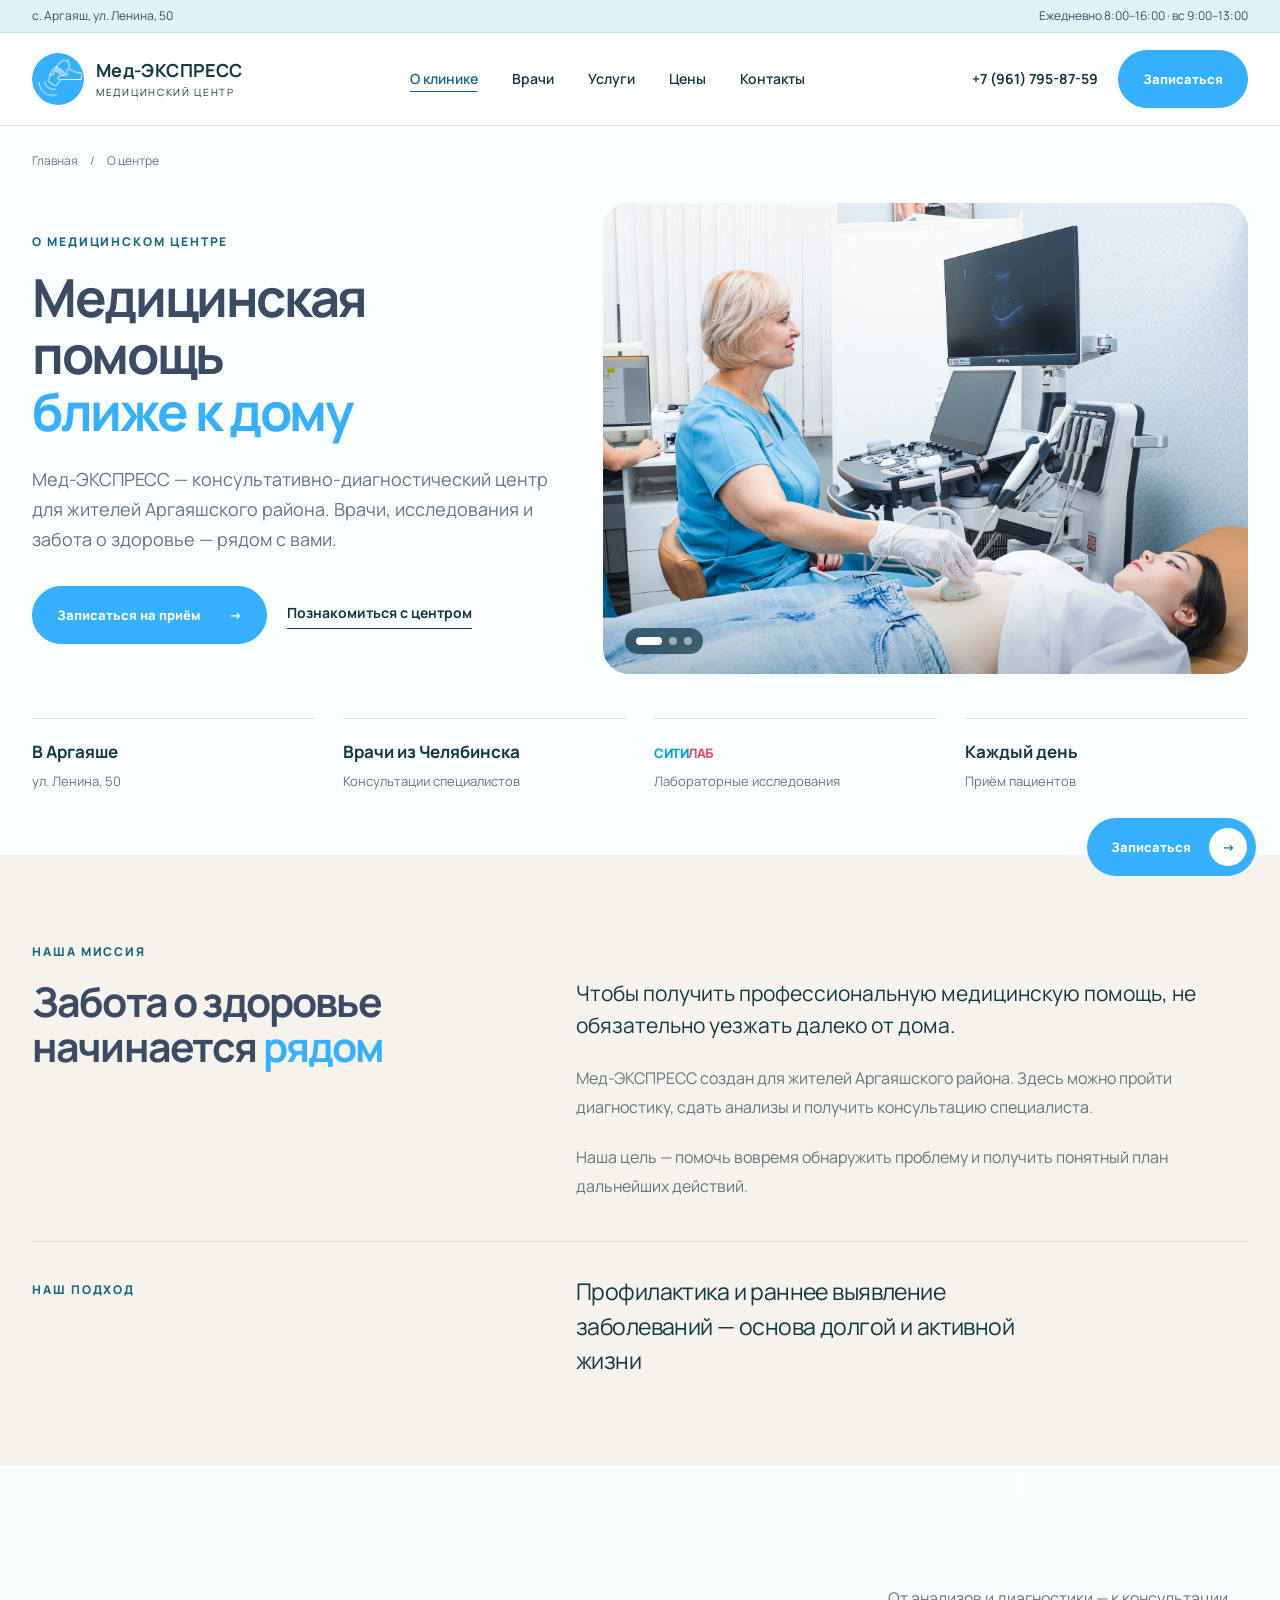
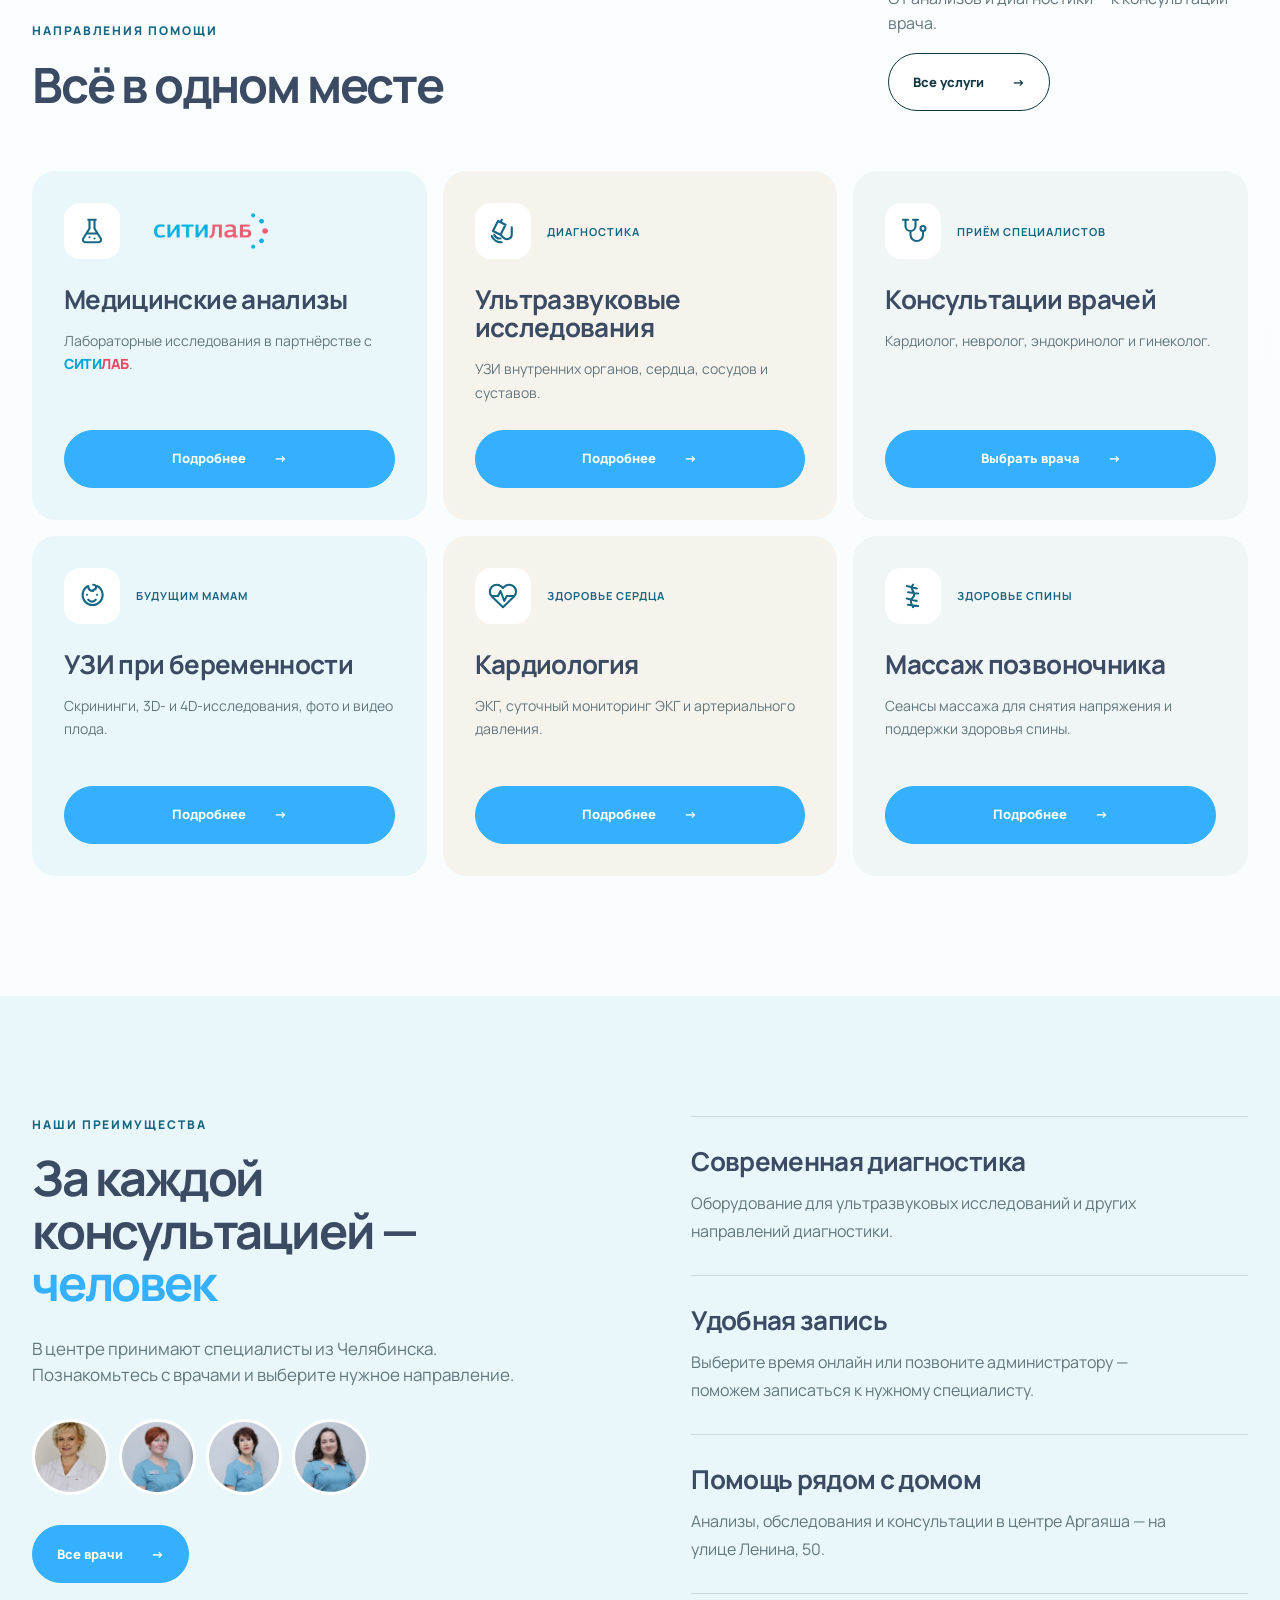
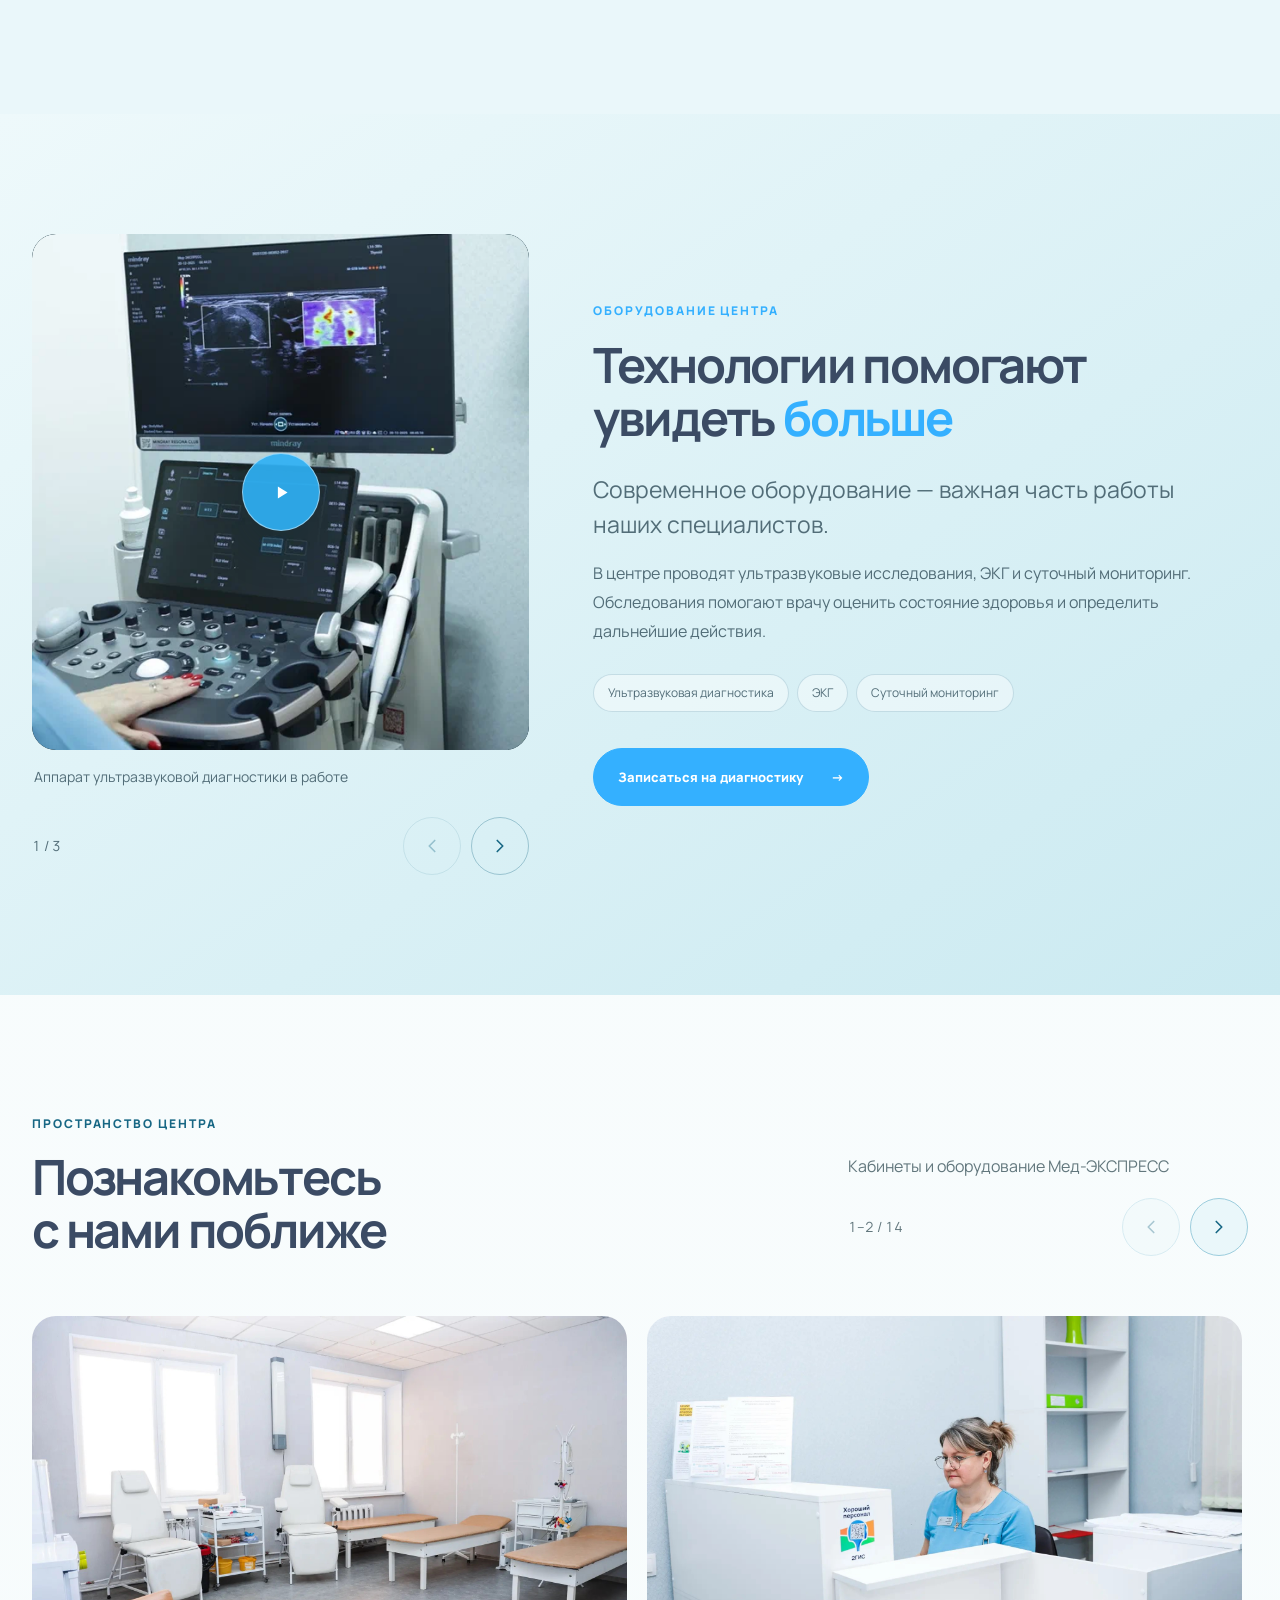
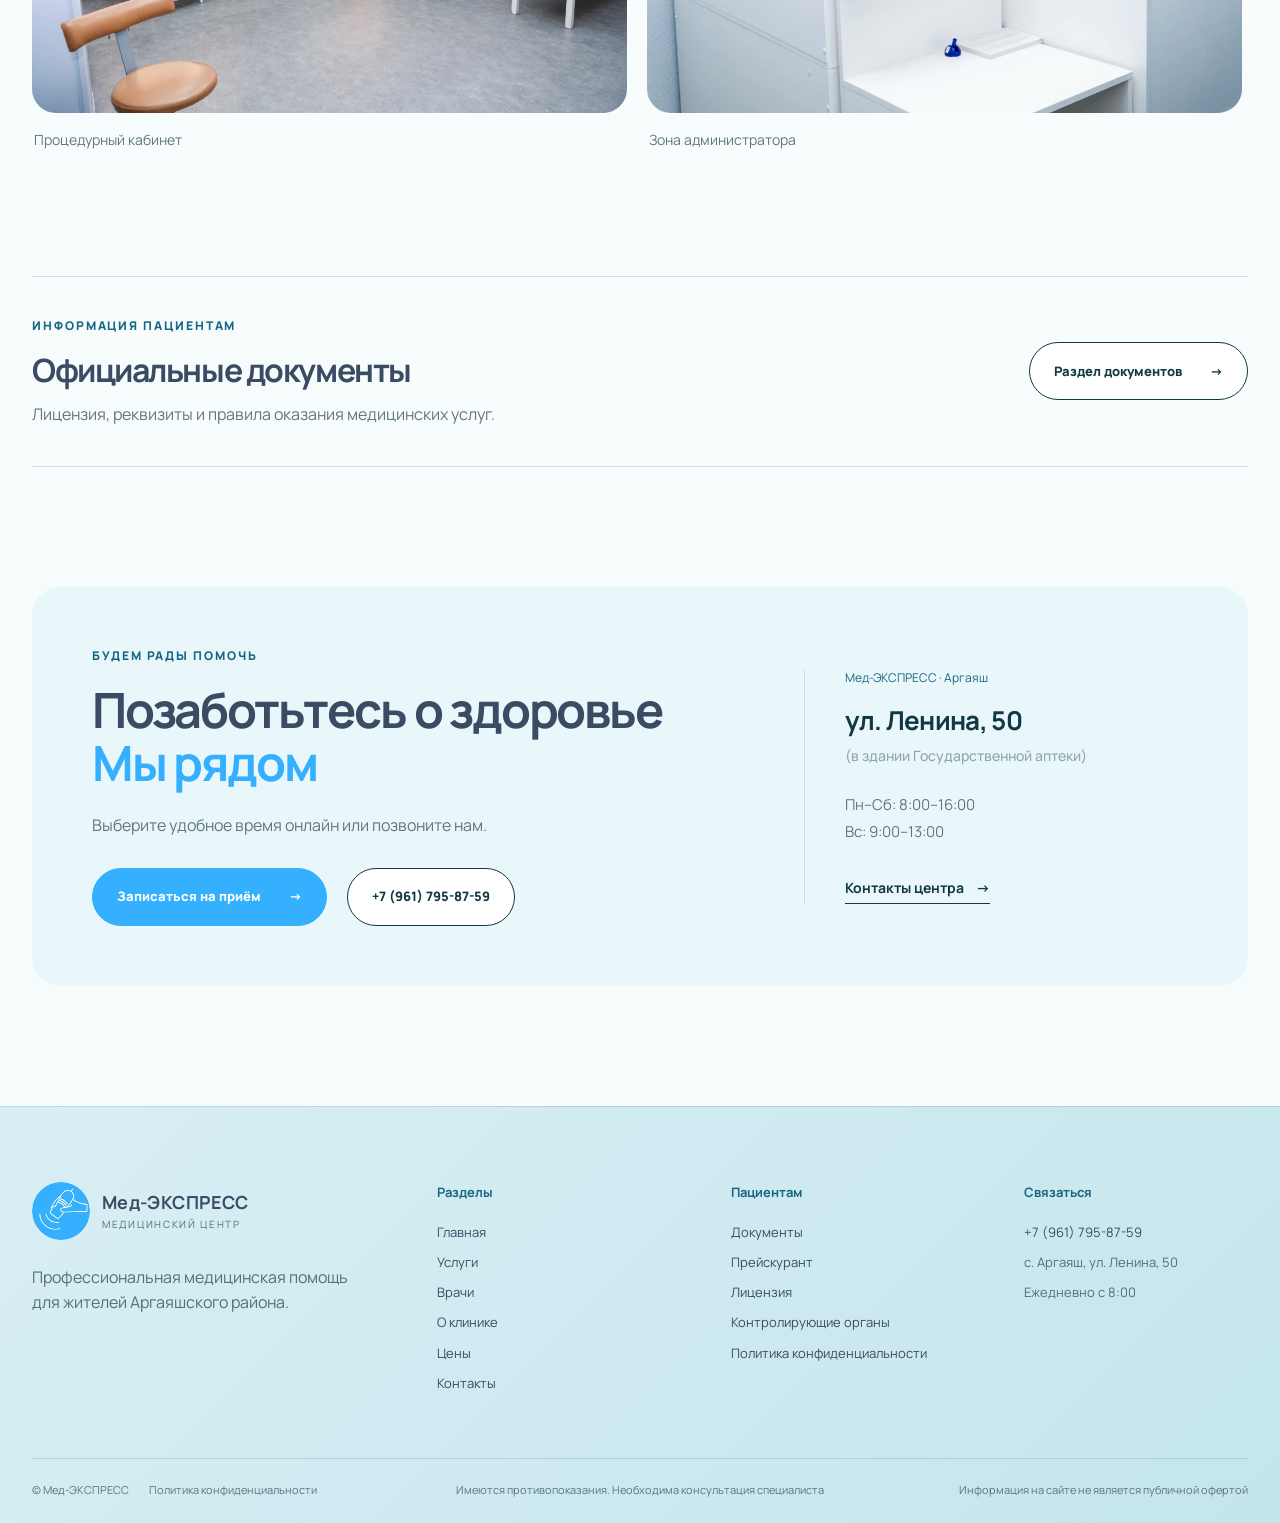
==== commit 3a7b1eef: "Center footer medical warning" ====
--- a/about.html
+++ b/about.html
@@ -8,7 +8,7 @@
   <link rel="preconnect" href="https://fonts.googleapis.com">
   <link rel="preconnect" href="https://fonts.gstatic.com" crossorigin>
   <link href="https://fonts.googleapis.com/css2?family=Manrope:wght@400;500;600;700;800&display=swap" rel="stylesheet">
-  <link rel="stylesheet" href="home-design.css?v=20260911-footer-warning-inline">
+  <link rel="stylesheet" href="home-design.css?v=20260912-footer-warning-centered">
 <link rel="stylesheet" href="about-design.css?v=20260912-equipment-video">
 <link rel="stylesheet" href="light-site.css?v=20260912-equipment-video-balance">
 </head>
@@ -132,6 +132,6 @@
   <footer class="site-footer"><div class="shell footer-grid"><div><a class="brand brand--footer" href="index.html"><img src="assets/medexpress-mark-blue.png" alt=""><span><strong>Мед-ЭКСПРЕСС</strong><small>медицинский центр</small></span></a><p>Профессиональная медицинская помощь для жителей Аргаяшского района.</p></div><nav><strong>Разделы</strong><a href="services.html">Услуги</a><a href="doctors.html">Врачи</a><a href="about.html">О клинике</a><a href="prices.html">Цены</a><a href="contacts.html">Контакты</a></nav><nav><strong>Пациентам</strong><a href="documents.html">Документы</a><a href="prices.html">Прейскурант</a><a href="documents/document.html?name=Лицензия">Лицензия</a></nav><div><strong>Связаться</strong><a href="tel:+79617958759">+7 (961) 795-87-59</a><span>с. Аргаяш, ул. Ленина, 50</span><span>Ежедневно с 8:00</span></div></div><div class="shell footer-bottom"><span>© Мед-ЭКСПРЕСС</span><a href="documents/document.html?name=Политика%20конфиденциальности">Политика конфиденциальности</a><span>Информация на сайте не является публичной офертой</span></div></footer>
   <a class="floating-record" href="https://m.vk.ru/app53642491_-203789798?ref=group_menu" target="_blank" rel="noopener"><span>Записаться</span><b aria-hidden="true">→</b></a>
   <script src="about.js?v=20260911-variable-gallery-widths" defer></script>
-  <script src="script.js?v=20260911-footer-warning-inline"></script>
+  <script src="script.js?v=20260912-footer-warning-centered"></script>
 </body>
 </html>
--- a/home-design.css
+++ b/home-design.css
@@ -151,9 +151,9 @@
 .site-header .menu-button{font:inherit}
 .site-header .header-actions .btn{height:auto}
 .site-footer .footer-grid,.site-footer .footer-bottom{margin-left:auto;margin-right:auto}
-.footer-bottom{align-items:center;gap:20px}
-.footer-medical-warning{white-space:nowrap}
-@media(max-width:720px){.footer-bottom{align-items:flex-start;gap:8px}.footer-medical-warning{white-space:normal}}
+.footer-bottom{position:relative;align-items:center;gap:20px}
+.footer-medical-warning{position:absolute;left:50%;transform:translateX(-50%);white-space:nowrap;text-align:center;text-transform:none}
+@media(max-width:720px){.footer-bottom{align-items:flex-start;gap:8px}.footer-medical-warning{position:static;transform:none;white-space:normal}}
 .floating-record{border:0}
 .location-note{display:block;margin-top:5px;color:#8ea5ad;font-size:.88em;font-weight:500}
 .citilab-wordmark{display:inline;white-space:nowrap;font-weight:800;letter-spacing:-.035em;text-transform:none}
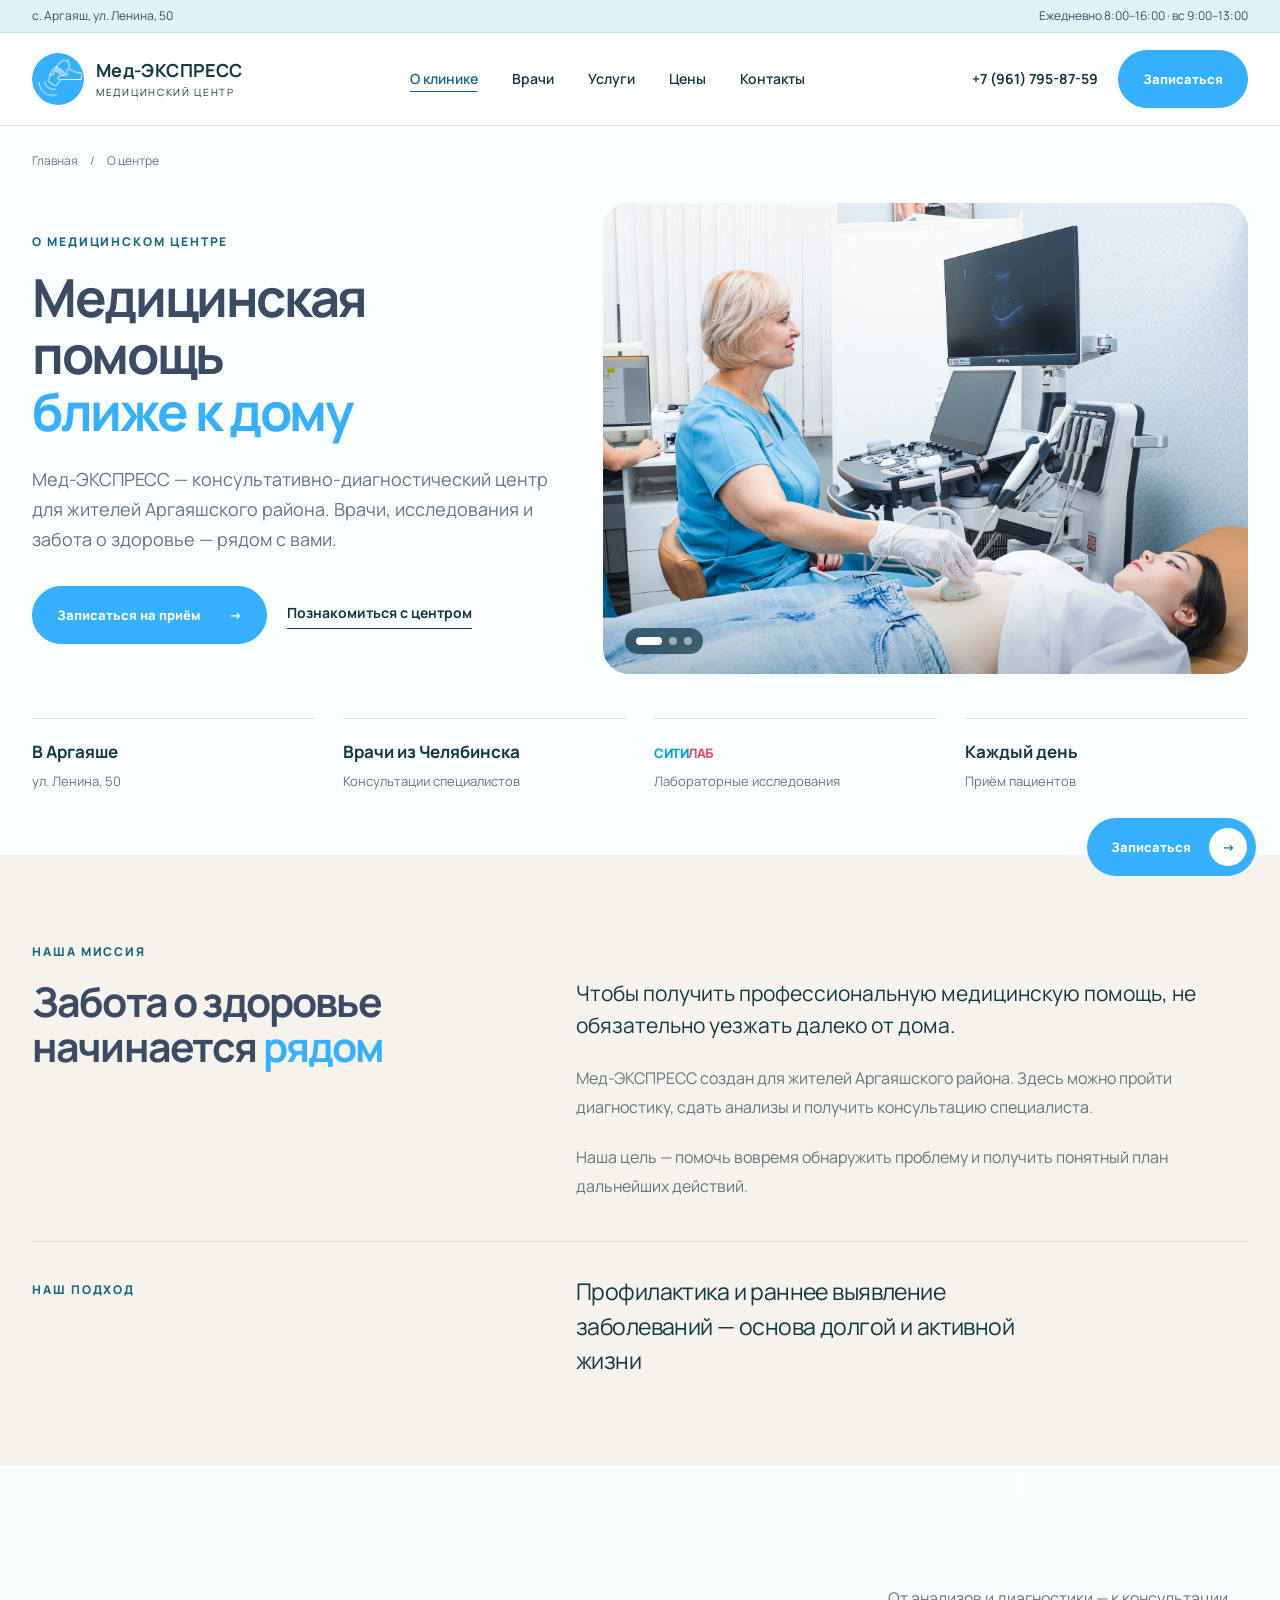
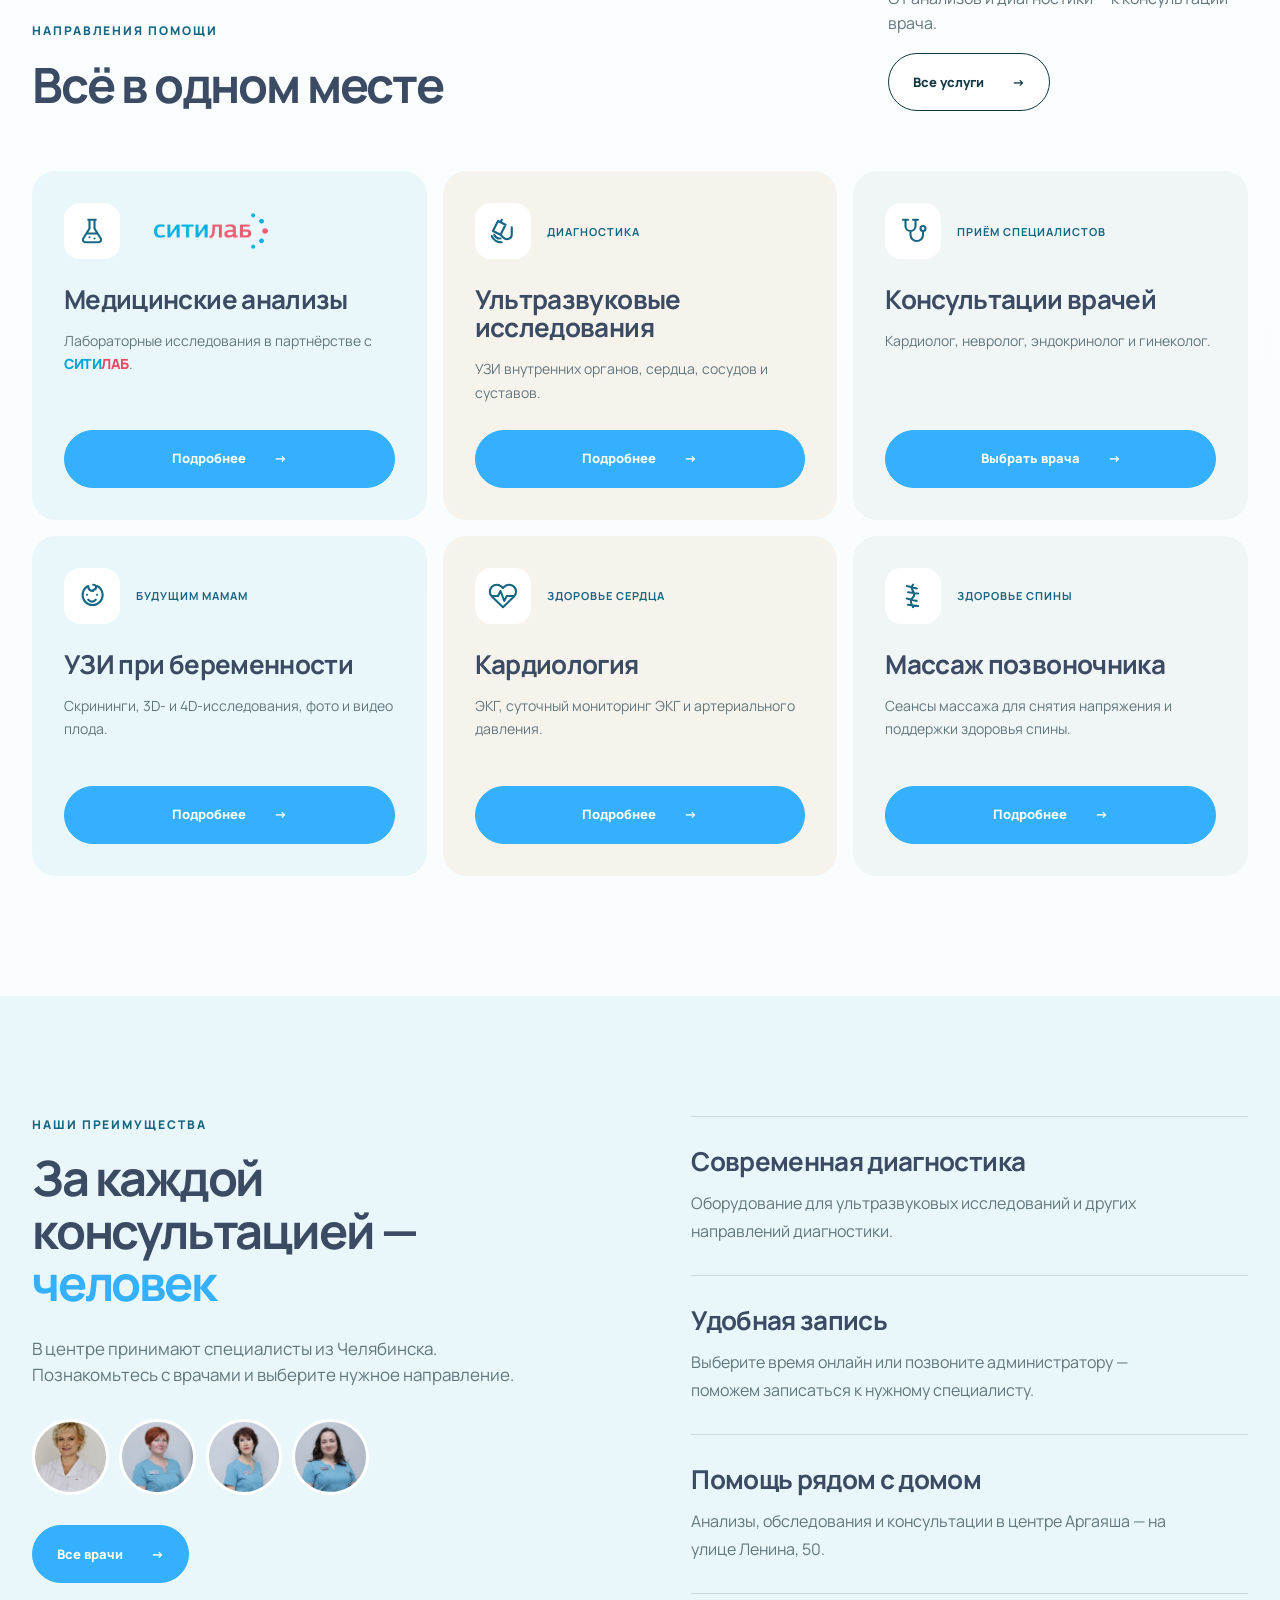
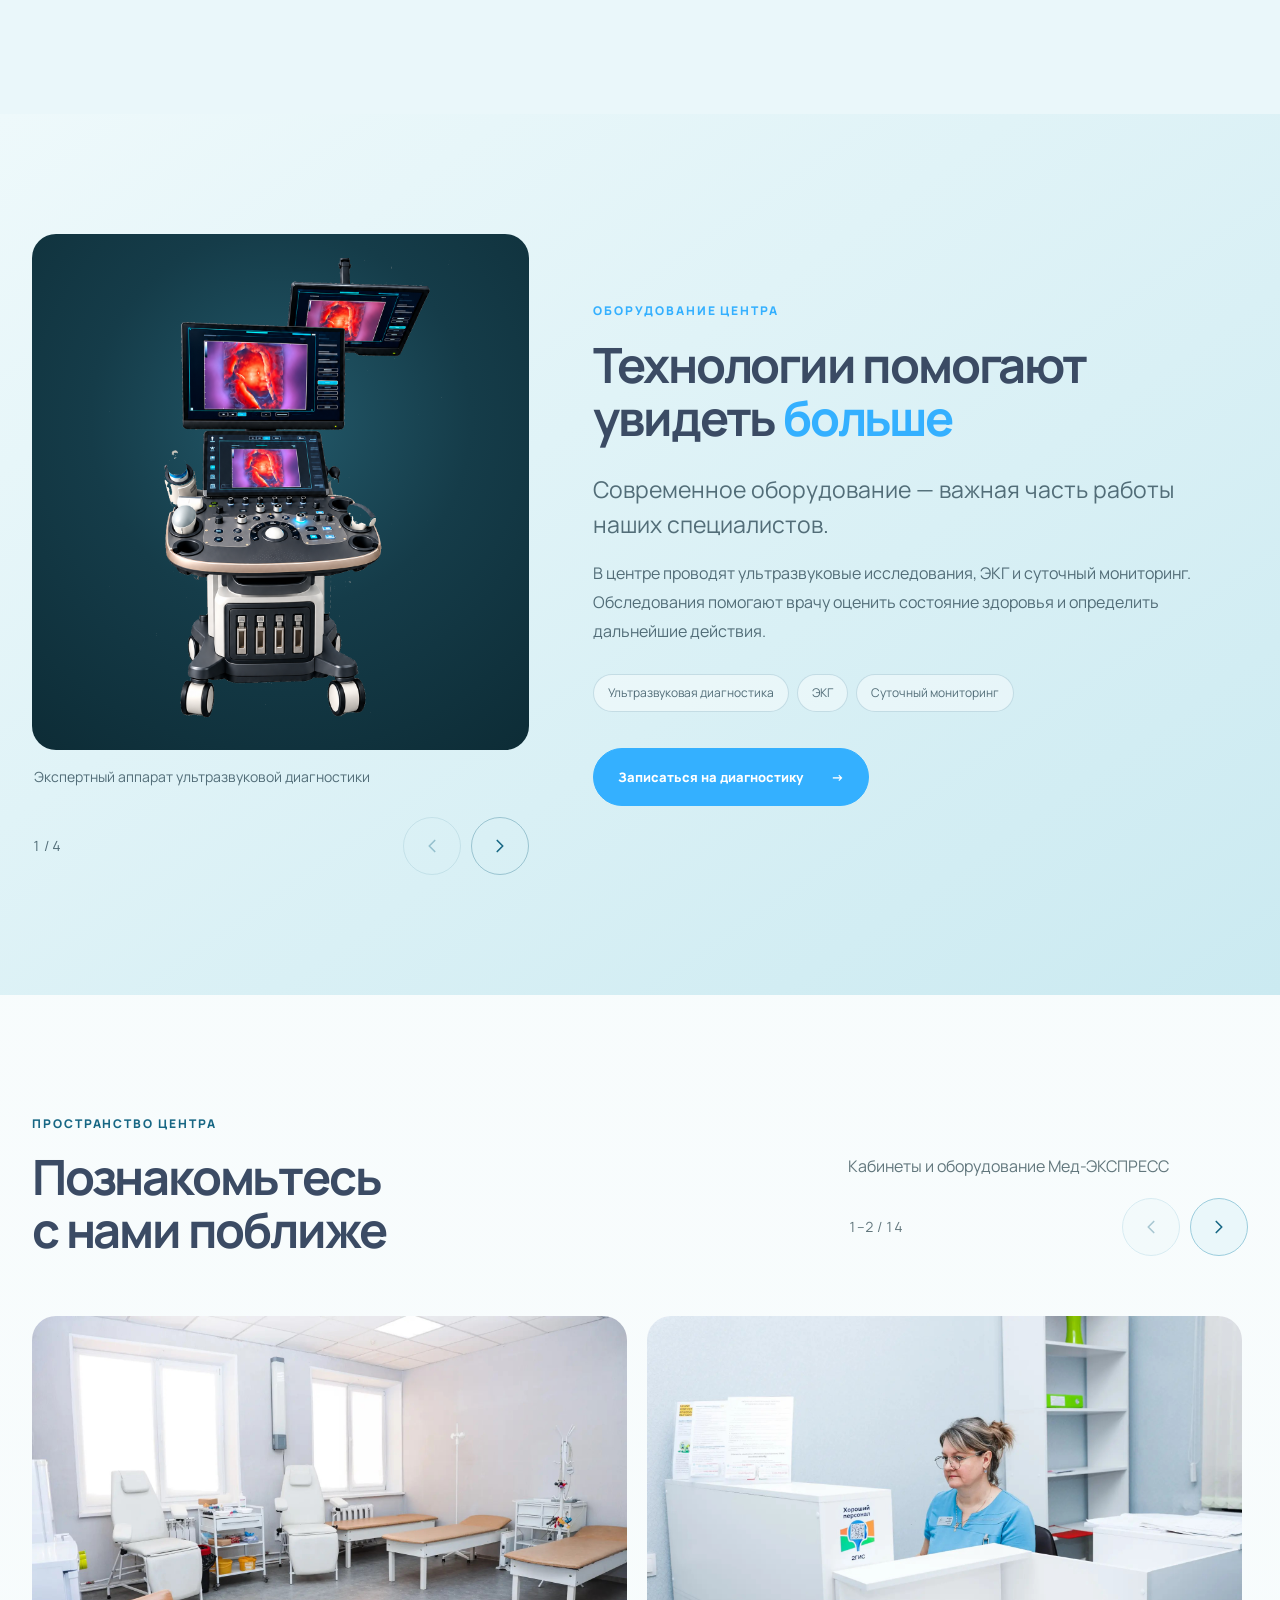
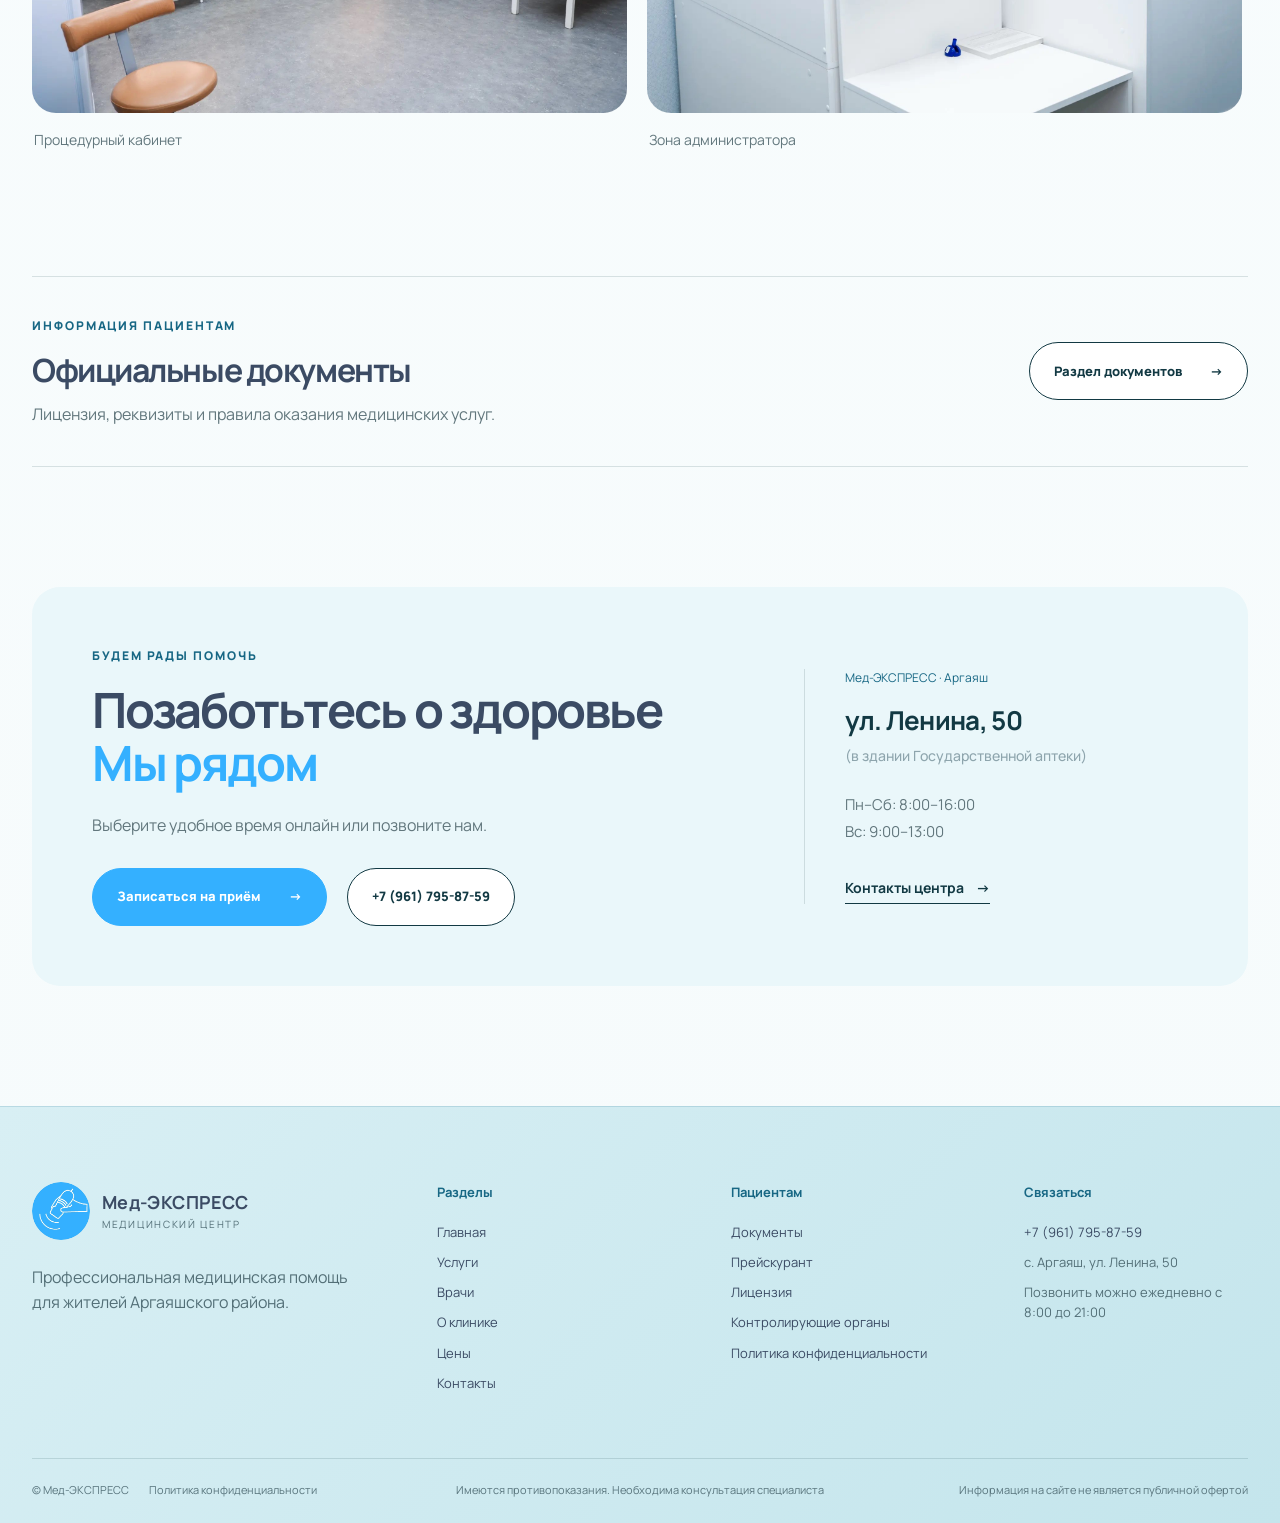
==== commit 487ba8cf: "Update clinic content and service visuals" ====
--- a/about.html
+++ b/about.html
@@ -62,7 +62,7 @@
     <section class="section shell">
       <div class="section-title"><div><span class="eyebrow">Направления помощи</span><h2>Всё в одном месте</h2></div><div><p>От анализов и диагностики — к консультации врача.</p><a class="btn btn--outline" href="services.html">Все услуги <span aria-hidden="true">→</span></a></div></div>
       <div class="clinic-directions">
-        <article class="clinic-direction clinic-direction--lab"><div class="clinic-direction__top"><span class="clinic-direction__icon" aria-hidden="true"><svg viewBox="0 0 24 24" fill="none" stroke="currentColor" stroke-width="1.7" stroke-linecap="round" stroke-linejoin="round"><path d="M9 3h6M10 3v7l-5 8a2 2 0 0 0 1.7 3h10.6a2 2 0 0 0 1.7-3l-5-8V3M8 14h8"/><path d="M10 17h.01M14 18h.01"/></svg></span><div class="clinic-lab-mark"><img src="assets/citilab-transparent.png" alt="СИТИЛАБ" loading="lazy"></div></div><h3>Медицинские анализы</h3><p>Лабораторные исследования в партнёрстве с СИТИЛАБ.</p><a class="btn" href="services/service.html?name=Медицинские%20анализы">Подробнее <span aria-hidden="true">→</span></a></article>
+        <article class="clinic-direction clinic-direction--lab"><div class="clinic-direction__top"><span class="clinic-direction__icon" aria-hidden="true"><svg viewBox="0 0 24 24" fill="none" stroke="currentColor" stroke-width="1.7" stroke-linecap="round" stroke-linejoin="round"><path d="M9 3h6M10 3v7l-5 8a2 2 0 0 0 1.7 3h10.6a2 2 0 0 0 1.7-3l-5-8V3M8 14h8"/><path d="M10 17h.01M14 18h.01"/></svg></span><div class="clinic-lab-mark"><img src="assets/citilab-transparent.png" alt="СИТИЛАБ" loading="lazy"></div></div><h3>Медицинские анализы</h3><p>Лабораторные исследования в партнёрстве с СИТИЛАБ.</p><a class="btn" href="services/category.html?category=medical-analyses">Подробнее <span aria-hidden="true">→</span></a></article>
         <article class="clinic-direction"><div class="clinic-direction__top"><span class="clinic-direction__icon" aria-hidden="true"><svg viewBox="0 0 24 24" fill="none" stroke="currentColor" stroke-width="1.7" stroke-linecap="round" stroke-linejoin="round"><path d="m8 4 6 3-4 8-6-3zM10 5l1-2M10 15l2 2c3 3 7 1 7-2V9"/><path d="M3 16a8 8 0 0 0 8 5M5 15a5 5 0 0 0 5 3"/></svg></span><span class="clinic-direction__category">Диагностика</span></div><h3>Ультразвуковые исследования</h3><p>УЗИ внутренних органов, сердца, сосудов и суставов.</p><a class="btn" href="services/general-ultrasound.html">Подробнее <span aria-hidden="true">→</span></a></article>
         <article class="clinic-direction"><div class="clinic-direction__top"><span class="clinic-direction__icon" aria-hidden="true"><svg viewBox="0 0 24 24" fill="none" stroke="currentColor" stroke-width="1.7" stroke-linecap="round" stroke-linejoin="round"><path d="M6 3v5a4 4 0 0 0 8 0V3M4 3h4M12 3h4M10 12v3a5 5 0 0 0 10 0v-2"/><circle cx="20" cy="10" r="2"/></svg></span><span class="clinic-direction__category">Приём специалистов</span></div><h3>Консультации врачей</h3><p>Кардиолог, невролог, эндокринолог и гинеколог.</p><a class="btn" href="doctors.html">Выбрать врача <span aria-hidden="true">→</span></a></article>
         <article class="clinic-direction"><div class="clinic-direction__top"><span class="clinic-direction__icon" aria-hidden="true"><svg viewBox="0 0 24 24" fill="none" stroke="currentColor" stroke-width="1.7" stroke-linecap="round" stroke-linejoin="round"><path d="M9 4a8 8 0 1 0 7 0M9 4c0 3 2 4 4 4"/><path d="M9 15c2 2 4 2 6 0M8 11h.01M16 11h.01"/><path d="M13 3c3 0 3 4 0 4"/></svg></span><span class="clinic-direction__category">Будущим мамам</span></div><h3>УЗИ при беременности</h3><p>Скрининги, 3D- и 4D-исследования, фото и видео плода.</p><a class="btn" href="services/service.html?name=УЗИ%20при%20беременности">Подробнее <span aria-hidden="true">→</span></a></article>
@@ -86,11 +86,12 @@
       <div class="shell clinic-equipment__grid">
         <div class="clinic-media-slider clinic-media-slider--equipment" data-clinic-gallery role="region" aria-roledescription="карусель" aria-label="Оборудование центра">
           <div class="clinic-gallery-track" id="equipment-track" data-gallery-track tabindex="0" aria-label="Фотографии и видео оборудования">
-            <figure class="clinic-equipment-video-slide" data-gallery-slide role="group" aria-roledescription="слайд" aria-label="1 из 3"><div class="clinic-equipment-video-frame"><video preload="metadata" playsinline aria-label="Видео оборудования Мед-ЭКСПРЕСС"><source src="assets/equipment-video.mp4" type="video/mp4">Ваш браузер не поддерживает воспроизведение видео.</video><img class="clinic-equipment-video-poster" src="assets/equipment-gallery-2.png" alt="" aria-hidden="true" width="578" height="732" data-equipment-video-play><button class="clinic-equipment-play" type="button" data-equipment-video-play aria-label="Запустить видео оборудования"><svg viewBox="0 0 24 24" aria-hidden="true"><path d="M9 7v10l8-5z"/></svg></button></div><figcaption>Аппарат ультразвуковой диагностики в работе</figcaption></figure>
-            <figure data-gallery-slide role="group" aria-roledescription="слайд" aria-label="2 из 3"><img src="assets/equipment-gallery-3.png" alt="Кольпоскоп" width="578" height="732" loading="lazy"><figcaption>Кольпоскоп</figcaption></figure>
-            <figure data-gallery-slide role="group" aria-roledescription="слайд" aria-label="3 из 3"><img src="assets/equipment-gallery-1.png" alt="Оборудование гинекологического кабинета" width="578" height="732" loading="lazy"><figcaption>Оборудование гинекологического кабинета</figcaption></figure>
+            <figure class="clinic-equipment-cutout-slide" data-gallery-slide role="group" aria-roledescription="слайд" aria-label="1 из 4"><img src="assets/equipment-ultrasound-cutout.png" alt="Экспертный аппарат ультразвуковой диагностики Mindray" width="578" height="732"><figcaption>Экспертный аппарат ультразвуковой диагностики</figcaption></figure>
+            <figure class="clinic-equipment-video-slide" data-gallery-slide role="group" aria-roledescription="слайд" aria-label="2 из 4"><div class="clinic-equipment-video-frame"><video preload="metadata" playsinline aria-label="Видео оборудования Мед-ЭКСПРЕСС"><source src="assets/equipment-video.mp4" type="video/mp4">Ваш браузер не поддерживает воспроизведение видео.</video><img class="clinic-equipment-video-poster" src="assets/equipment-gallery-2.png" alt="" aria-hidden="true" width="578" height="732" data-equipment-video-play><button class="clinic-equipment-play" type="button" data-equipment-video-play aria-label="Запустить видео оборудования"><svg viewBox="0 0 24 24" aria-hidden="true"><path d="M9 7v10l8-5z"/></svg></button></div><figcaption>Аппарат ультразвуковой диагностики в работе</figcaption></figure>
+            <figure data-gallery-slide role="group" aria-roledescription="слайд" aria-label="3 из 4"><img src="assets/equipment-gallery-3.png" alt="Кольпоскоп" width="578" height="732" loading="lazy"><figcaption>Кольпоскоп</figcaption></figure>
+            <figure data-gallery-slide role="group" aria-roledescription="слайд" aria-label="4 из 4"><img src="assets/equipment-gallery-1.png" alt="Оборудование гинекологического кабинета" width="578" height="732" loading="lazy"><figcaption>Оборудование гинекологического кабинета</figcaption></figure>
           </div>
-          <div class="clinic-gallery-nav" data-gallery-controls hidden><span class="clinic-gallery-count" data-gallery-count aria-live="polite" aria-atomic="true">1 / 3</span><div class="clinic-gallery-arrows"><button type="button" data-gallery-prev aria-label="Предыдущее фото" aria-controls="equipment-track" disabled><svg viewBox="0 0 24 24" aria-hidden="true"><path d="M15 18l-6-6 6-6"/></svg></button><button type="button" data-gallery-next aria-label="Следующее фото" aria-controls="equipment-track"><svg viewBox="0 0 24 24" aria-hidden="true"><path d="M9 6l6 6-6 6"/></svg></button></div></div>
+          <div class="clinic-gallery-nav" data-gallery-controls hidden><span class="clinic-gallery-count" data-gallery-count aria-live="polite" aria-atomic="true">1 / 4</span><div class="clinic-gallery-arrows"><button type="button" data-gallery-prev aria-label="Предыдущее фото" aria-controls="equipment-track" disabled><svg viewBox="0 0 24 24" aria-hidden="true"><path d="M15 18l-6-6 6-6"/></svg></button><button type="button" data-gallery-next aria-label="Следующее фото" aria-controls="equipment-track"><svg viewBox="0 0 24 24" aria-hidden="true"><path d="M9 6l6 6-6 6"/></svg></button></div></div>
         </div>
         <div class="clinic-equipment__content"><span class="eyebrow">Оборудование центра</span><h2>Технологии помогают<br>увидеть <em>больше</em></h2><p class="clinic-lead">Современное оборудование — важная часть работы наших специалистов.</p><p>В центре проводят ультразвуковые исследования, ЭКГ и суточный мониторинг. Обследования помогают врачу оценить состояние здоровья и определить дальнейшие действия.</p><div class="clinic-equipment__tags"><span>Ультразвуковая диагностика</span><span>ЭКГ</span><span>Суточный мониторинг</span></div><a class="btn" href="https://m.vk.ru/app53642491_-203789798?ref=group_menu" target="_blank" rel="noopener">Записаться на диагностику <span aria-hidden="true">→</span></a></div>
       </div>
@@ -129,7 +130,7 @@
       </div>
     </section>
   </main>
-  <footer class="site-footer"><div class="shell footer-grid"><div><a class="brand brand--footer" href="index.html"><img src="assets/medexpress-mark-blue.png" alt=""><span><strong>Мед-ЭКСПРЕСС</strong><small>медицинский центр</small></span></a><p>Профессиональная медицинская помощь для жителей Аргаяшского района.</p></div><nav><strong>Разделы</strong><a href="services.html">Услуги</a><a href="doctors.html">Врачи</a><a href="about.html">О клинике</a><a href="prices.html">Цены</a><a href="contacts.html">Контакты</a></nav><nav><strong>Пациентам</strong><a href="documents.html">Документы</a><a href="prices.html">Прейскурант</a><a href="documents/document.html?name=Лицензия">Лицензия</a></nav><div><strong>Связаться</strong><a href="tel:+79617958759">+7 (961) 795-87-59</a><span>с. Аргаяш, ул. Ленина, 50</span><span>Ежедневно с 8:00</span></div></div><div class="shell footer-bottom"><span>© Мед-ЭКСПРЕСС</span><a href="documents/document.html?name=Политика%20конфиденциальности">Политика конфиденциальности</a><span>Информация на сайте не является публичной офертой</span></div></footer>
+  <footer class="site-footer"><div class="shell footer-grid"><div><a class="brand brand--footer" href="index.html"><img src="assets/medexpress-mark-blue.png" alt=""><span><strong>Мед-ЭКСПРЕСС</strong><small>медицинский центр</small></span></a><p>Профессиональная медицинская помощь для жителей Аргаяшского района.</p></div><nav><strong>Разделы</strong><a href="services.html">Услуги</a><a href="doctors.html">Врачи</a><a href="about.html">О клинике</a><a href="prices.html">Цены</a><a href="contacts.html">Контакты</a></nav><nav><strong>Пациентам</strong><a href="documents.html">Документы</a><a href="prices.html">Прейскурант</a><a href="documents/document.html?name=Лицензия">Лицензия</a></nav><div><strong>Связаться</strong><a href="tel:+79617958759">+7 (961) 795-87-59</a><span>с. Аргаяш, ул. Ленина, 50</span><span>Позвонить можно ежедневно с 8:00 до 21:00</span></div></div><div class="shell footer-bottom"><span>© Мед-ЭКСПРЕСС</span><a href="documents/document.html?name=Политика%20конфиденциальности">Политика конфиденциальности</a><span>Информация на сайте не является публичной офертой</span></div></footer>
   <a class="floating-record" href="https://m.vk.ru/app53642491_-203789798?ref=group_menu" target="_blank" rel="noopener"><span>Записаться</span><b aria-hidden="true">→</b></a>
   <script src="about.js?v=20260911-variable-gallery-widths" defer></script>
   <script src="script.js?v=20260912-footer-warning-centered"></script>
--- a/home-design.css
+++ b/home-design.css
@@ -41,16 +41,16 @@
 .featured-service__logo{width:calc(100% - 48px);height:126px;overflow:hidden;border-radius:20px;background:white;display:grid;place-items:center;padding:26px;box-shadow:0 10px 28px rgba(24,78,92,.06)}
 .featured-service__logo img{display:block;width:100%;height:100%;max-width:none;object-fit:contain}
 .featured-service--lab .featured-service__visual img{width:100%;height:100%;object-fit:contain;background:transparent;border-radius:0;padding:0}
-.featured-service--ultrasound .featured-service__visual:after{content:"";position:absolute;inset:0;background:linear-gradient(180deg,transparent 48%,rgba(8,49,61,.26))}
-.featured-service--doctors .featured-service__visual{background:#e7f6f9}
-.featured-service--massage .featured-service__visual{background:var(--ink);color:white}
-.featured-service__visual>b{font-size:86px;line-height:1;font-weight:400;color:var(--blue)}
-.featured-service--massage .featured-service__visual>b{color:white;font-size:94px;font-weight:300}
+.featured-service--ultrasound .featured-service__visual,.featured-service--doctors .featured-service__visual,.featured-service--massage .featured-service__visual{background:linear-gradient(145deg,#e8f7fa,#d5eef3);color:var(--blue-dark)}
+.featured-service__emblem{display:grid;place-items:center;width:104px;height:104px;border:1px solid rgba(23,103,132,.16);border-radius:30px;background:rgba(255,255,255,.78);box-shadow:0 18px 34px rgba(25,101,126,.12);transform:rotate(-3deg)}
+.featured-service--doctors .featured-service__emblem{transform:rotate(3deg)}
+.featured-service__emblem svg{width:58px;height:58px}
 .featured-service__visual>small{position:absolute;left:20px;bottom:16px;font-size:10px;font-weight:800;letter-spacing:.1em;text-transform:uppercase}
 .featured-service__body{padding:24px;display:flex;flex:1;flex-direction:column}
 .featured-service h3{font-size:23px;line-height:1.12;letter-spacing:-.035em;margin:0 0 10px}
 .featured-service p{font-size:13px;color:var(--muted);margin:0 0 26px}
 .featured-service__actions{display:grid;grid-template-columns:1fr 1fr;gap:8px;margin-top:auto}
+.featured-service--lab .featured-service__actions{grid-template-columns:1fr}
 .service-button{min-height:48px;border-radius:999px;display:inline-flex;align-items:center;justify-content:center;padding:0 14px;font-size:12px;font-weight:800;transition:.2s}
 .service-button--primary{background:var(--ink);color:white;box-shadow:0 8px 18px rgba(18,57,67,.14)}
 .service-button--primary:hover{background:var(--blue-dark);transform:translateY(-2px)}
@@ -169,8 +169,7 @@
 .home-page .site-header{background:rgba(255,255,255,.96)}
 .home-page .partner-band{background:linear-gradient(110deg,#edf9fb 0,var(--home-sea) 100%)}
 .home-page .about-section{background:linear-gradient(135deg,#f8fbfa 0,#eef7f8 100%)}
-.home-page .featured-service--massage .featured-service__visual{background:linear-gradient(145deg,var(--home-sea-strong),#eaf7f9);color:var(--ink)}
-.home-page .featured-service--massage .featured-service__visual>b{color:var(--home-sea-deep)}
+.home-page .featured-service--massage .featured-service__visual{background:linear-gradient(145deg,var(--home-sea-strong),#eaf7f9);color:var(--home-sea-deep)}
 .home-page .featured-service--massage .featured-service__visual>small{color:var(--blue-dark)}
 .home-page .diagnostic-section{background:linear-gradient(135deg,#eaf8fa 0,var(--home-sea-strong) 100%);color:var(--ink);border-block:1px solid rgba(23,103,132,.1)}
 .home-page .diagnostic-grid>div:first-child p{color:var(--muted)}
--- a/about-design.css
+++ b/about-design.css
@@ -87,6 +87,7 @@
 .clinic-media-slider--rooms .clinic-gallery-track img{width:100%;height:clamp(230px,31vw,420px);aspect-ratio:auto;object-fit:contain;object-position:center;background:white}
 .clinic-media-slider--equipment .clinic-gallery-track figure{flex-basis:100%}
 .clinic-media-slider--equipment .clinic-gallery-track img{aspect-ratio:578/600;object-position:center}
+.clinic-media-slider--equipment .clinic-equipment-cutout-slide img{object-fit:contain;padding:24px;background:radial-gradient(circle at 50% 36%,#23596a 0,#153c49 46%,#0d2c36 100%)}
 .clinic-media-slider--equipment .clinic-gallery-track :is(img,.clinic-equipment-video-frame){max-height:clamp(430px,44vw,620px)}
 .clinic-equipment-video-frame{position:relative;overflow:hidden;border-radius:24px;background:#102d38;aspect-ratio:578/600}
 .clinic-equipment-video-frame video{display:block;width:100%;height:100%;background:#102d38;object-fit:contain}
--- a/light-site.css
+++ b/light-site.css
@@ -40,6 +40,8 @@
 body:not(.home-page) .price-table-card--accent>header{background:var(--blue);color:white}
 body:not(.home-page) .detail-booking :is(h2,p,.detail-phone),
 body:not(.home-page) .price-table-card--accent>header :is(h3,a,small){color:white}
+body:not(.home-page) .detail-booking .btn{background:white;color:var(--blue-dark);box-shadow:none}
+body:not(.home-page) .detail-booking .btn:hover{background:#f4fbfd;color:var(--blue-dark)}
 body:not(.home-page) :is(.service-tile--blue,.service-tile--image) :is(h2,h3,h4){color:white}
 
 @media(max-width:720px){
